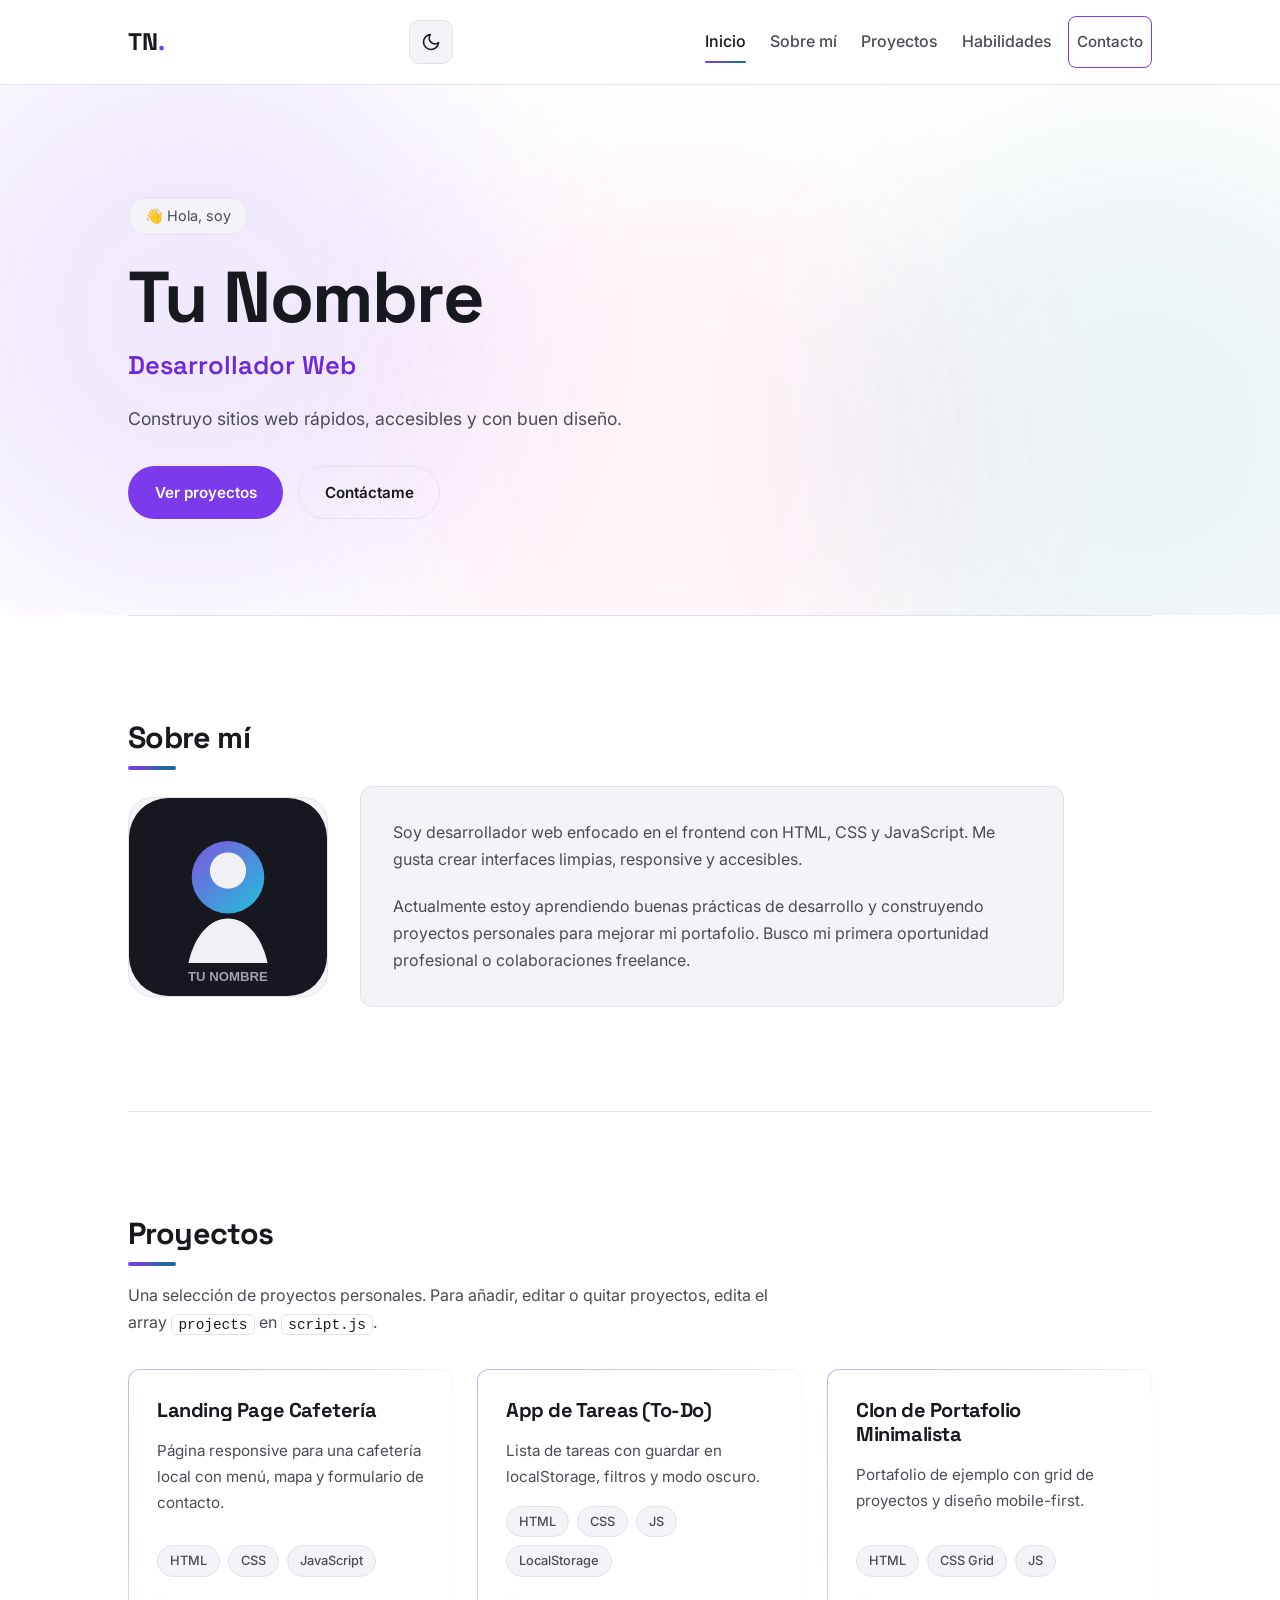
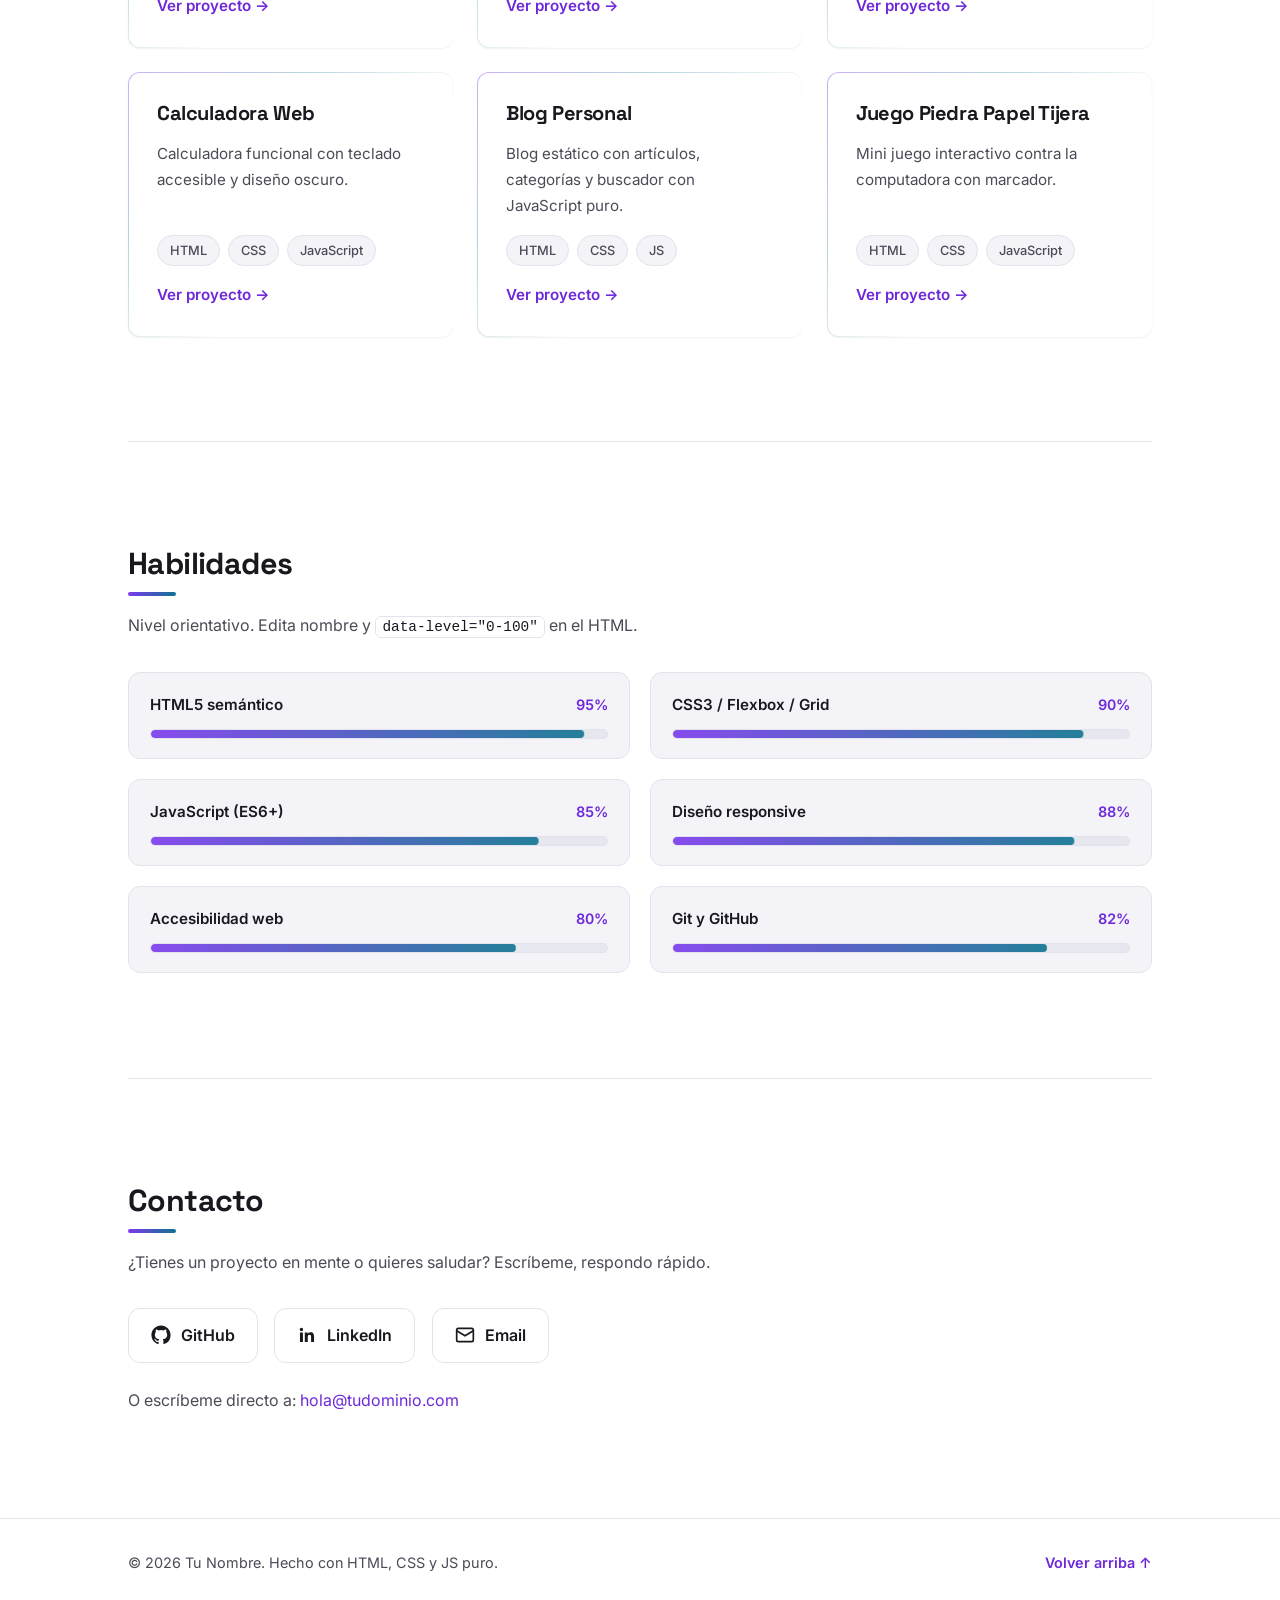
==== index.html @ bc7ae4a7 "Portafolio" ====
<!DOCTYPE html>
<html lang="es" data-theme="dark">
<head>
  <meta charset="UTF-8" />
  <meta name="viewport" content="width=device-width, initial-scale=1.0" />

  <!-- SEO básico -->
  <title>Tu Nombre — Desarrollador Web Frontend | Portafolio</title>
  <meta name="description" content="Portafolio de Tu Nombre, desarrollador web frontend: proyectos con HTML, CSS y JavaScript, habilidades y contacto. Sitios rápidos, responsive y accesibles." />
  <meta name="author" content="Tu Nombre" />
  <meta name="robots" content="index, follow" />
  <link rel="canonical" href="./" />
  <meta name="color-scheme" content="dark light" />
  <meta name="theme-color" media="(prefers-color-scheme: dark)" content="#0f0f14" />
  <meta name="theme-color" media="(prefers-color-scheme: light)" content="#ffffff" />

  <!-- Open Graph -->
  <meta property="og:type" content="website" />
  <meta property="og:locale" content="es_ES" />
  <meta property="og:title" content="Tu Nombre — Desarrollador Web Frontend | Portafolio" />
  <meta property="og:description" content="Proyectos, habilidades y contacto de Tu Nombre. HTML, CSS y JavaScript: sitios rápidos, responsive y accesibles." />
  <!-- NOTA: para previsualizaciones ricas (WhatsApp, X, etc.) sustituye "./" y
       "avatar.svg" por la URL absoluta final de GitHub Pages tras publicar. -->
  <meta property="og:url" content="./" />
  <meta property="og:image" content="avatar.svg" />
  <meta property="og:image:alt" content="Avatar ilustrado con las iniciales TN" />

  <!-- Twitter Card -->
  <meta name="twitter:card" content="summary" />
  <meta name="twitter:title" content="Tu Nombre — Desarrollador Web Frontend | Portafolio" />
  <meta name="twitter:description" content="Proyectos con HTML, CSS y JS puro. Rápidos, responsive y accesibles." />
  <meta name="twitter:image" content="avatar.svg" />
  <meta name="twitter:image:alt" content="Avatar ilustrado con las iniciales TN" />

  <!-- Favicon -->
  <link rel="icon" type="image/svg+xml" href="favicon.svg" />
  <link rel="apple-touch-icon" href="favicon.svg" />

  <!-- Evita parpadeo del tema: aplica la preferencia guardada antes de pintar -->
  <script>
    (function () {
      try {
        var saved = localStorage.getItem("theme");
        var theme = saved === "light" || saved === "dark"
          ? saved
          : (window.matchMedia("(prefers-color-scheme: light)").matches ? "light" : "dark");
        document.documentElement.setAttribute("data-theme", theme);
      } catch (e) { /* localStorage no disponible: se queda "dark" por defecto */ }
    })();
  </script>

  <!-- Tipografías: Space Grotesk para títulos, Inter para texto -->
  <link rel="preconnect" href="https://fonts.googleapis.com" />
  <link rel="preconnect" href="https://fonts.gstatic.com" crossorigin />
  <link
    href="https://fonts.googleapis.com/css2?family=Inter:wght@400;500;600&family=Space+Grotesk:wght@500;600;700&display=swap"
    rel="stylesheet"
  />

  <link rel="stylesheet" href="styles.css" />
  <script src="script.js" defer></script>
</head>
<body>
  <a class="skip-link" href="#contenido">Saltar al contenido</a>

  <!-- Barra de progreso de scroll + resplandor del cursor -->
  <div id="scroll-progress" aria-hidden="true"></div>
  <div id="cursor-glow" aria-hidden="true"></div>

  <header class="site-header" id="site-header">
    <nav class="nav container" aria-label="Navegación principal">
      <!-- EDITA AQUÍ: tu nombre / logo -->
      <a href="#inicio" class="logo" aria-label="Inicio - Tu Nombre">TN<span>.</span></a>

      <div class="nav-actions">
        <button
          id="theme-toggle"
          class="theme-toggle"
          type="button"
          aria-label="Cambiar a tema claro"
          aria-pressed="false"
          title="Cambiar tema"
        >
          <svg class="icon-sun" width="20" height="20" viewBox="0 0 24 24" fill="none" stroke="currentColor" stroke-width="2" stroke-linecap="round" aria-hidden="true"><circle cx="12" cy="12" r="4"/><path d="M12 2v2m0 16v2M4.9 4.9l1.4 1.4m11.4 11.4 1.4 1.4M2 12h2m16 0h2M4.9 19.1l1.4-1.4M17.7 6.3l1.4-1.4"/></svg>
          <svg class="icon-moon" width="20" height="20" viewBox="0 0 24 24" fill="none" stroke="currentColor" stroke-width="2" stroke-linecap="round" stroke-linejoin="round" aria-hidden="true"><path d="M21 12.8A9 9 0 1 1 11.2 3a7 7 0 0 0 9.8 9.8z"/></svg>
        </button>

        <button
          class="nav-toggle"
          aria-expanded="false"
          aria-controls="nav-menu"
          aria-label="Abrir menú"
        >
          <span aria-hidden="true"></span>
          <span aria-hidden="true"></span>
          <span aria-hidden="true"></span>
        </button>
      </div>

      <ul id="nav-menu" class="nav-menu">
        <li><a href="#inicio" class="nav-link" data-section="inicio">Inicio</a></li>
        <li><a href="#sobre-mi" class="nav-link" data-section="sobre-mi">Sobre mí</a></li>
        <li><a href="#proyectos" class="nav-link" data-section="proyectos">Proyectos</a></li>
        <li><a href="#habilidades" class="nav-link" data-section="habilidades">Habilidades</a></li>
        <li><a href="#contacto" class="btn btn-small magnetic nav-link" data-section="contacto">Contacto</a></li>
      </ul>
    </nav>
  </header>

  <main id="contenido">
    <!-- ============ HERO ============ -->
    <section id="inicio" class="hero" aria-labelledby="hero-title">
      <!-- Fondo aurora animado (solo CSS, transform + opacity) -->
      <div class="aurora" aria-hidden="true">
        <div class="aurora-blob b1"></div>
        <div class="aurora-blob b2"></div>
        <div class="aurora-blob b3"></div>
      </div>
      <div class="container hero-inner">
        <p class="hero-badge reveal-hero" style="--hd: 0s">👋 Hola, soy</p>
        <!-- EDITA AQUÍ: tu nombre y profesión. El JS lo divide palabra por palabra -->
        <h1 id="hero-title" class="hero-title" data-words>Tu Nombre</h1>
        <p class="hero-subtitle reveal-hero" style="--hd: 0.5s">Desarrollador Web</p>
        <p class="hero-tagline reveal-hero" style="--hd: 0.65s">
          Construyo sitios web rápidos, accesibles y con buen diseño.
        </p>
        <div class="hero-actions reveal-hero" style="--hd: 0.8s">
          <a href="#proyectos" class="btn btn-primary magnetic">Ver proyectos</a>
          <a href="#contacto" class="btn btn-secondary magnetic">Contáctame</a>
        </div>
      </div>
    </section>

    <!-- ============ SOBRE MÍ ============ -->
    <section id="sobre-mi" class="section container reveal-group" aria-labelledby="sobre-mi-title">
      <h2 id="sobre-mi-title" class="section-title reveal">Sobre mí</h2>
      <!-- EDITA AQUÍ: 2 o 3 frases sobre ti y cambia avatar.svg por tu foto -->
      <div class="about-grid">
        <figure class="about-photo reveal">
          <img
            src="avatar.svg"
            alt="Ilustración de perfil de Tu Nombre con iniciales TN"
            width="240"
            height="240"
            loading="lazy"
            decoding="async"
          />
        </figure>
        <div class="about-content reveal">
          <p>
            Soy desarrollador web enfocado en el frontend con HTML, CSS y JavaScript.
            Me gusta crear interfaces limpias, responsive y accesibles.
          </p>
          <p>
            Actualmente estoy aprendiendo buenas prácticas de desarrollo y construyendo
            proyectos personales para mejorar mi portafolio. Busco mi primera
            oportunidad profesional o colaboraciones freelance.
          </p>
        </div>
      </div>
    </section>

    <!-- ============ PROYECTOS ============ -->
    <section id="proyectos" class="section container reveal-group" aria-labelledby="proyectos-title">
      <h2 id="proyectos-title" class="section-title reveal">Proyectos</h2>
      <p class="section-desc reveal">
        Una selección de proyectos personales. Para añadir, editar o quitar proyectos,
        edita el array <code>projects</code> en <code>script.js</code>.
      </p>
      <!-- Las tarjetas se generan automáticamente desde script.js -->
      <div id="projects-grid" class="projects-grid" role="list"></div>
      <noscript>
        <p>Activa JavaScript para ver los proyectos.</p>
      </noscript>
    </section>

    <!-- ============ HABILIDADES ============ -->
    <section id="habilidades" class="section container reveal-group" aria-labelledby="habilidades-title">
      <h2 id="habilidades-title" class="section-title reveal">Habilidades</h2>
      <p class="section-desc reveal">Nivel orientativo. Edita nombre y <code>data-level="0-100"</code> en el HTML.</p>
      <!-- EDITA AQUÍ: tus habilidades y nivel (data-level) -->
      <div class="skills-grid" id="skills-grid">
        <div class="skill reveal">
          <div class="skill-head"><span>HTML5 semántico</span><span class="skill-pct" data-pct="95">95%</span></div>
          <div class="skill-track" role="progressbar" aria-valuenow="95" aria-valuemin="0" aria-valuemax="100" aria-label="Nivel de HTML5 semántico"><div class="skill-fill" data-level="95"></div></div>
        </div>
        <div class="skill reveal">
          <div class="skill-head"><span>CSS3 / Flexbox / Grid</span><span class="skill-pct" data-pct="90">90%</span></div>
          <div class="skill-track" role="progressbar" aria-valuenow="90" aria-valuemin="0" aria-valuemax="100" aria-label="Nivel de CSS3"><div class="skill-fill" data-level="90"></div></div>
        </div>
        <div class="skill reveal">
          <div class="skill-head"><span>JavaScript (ES6+)</span><span class="skill-pct" data-pct="85">85%</span></div>
          <div class="skill-track" role="progressbar" aria-valuenow="85" aria-valuemin="0" aria-valuemax="100" aria-label="Nivel de JavaScript"><div class="skill-fill" data-level="85"></div></div>
        </div>
        <div class="skill reveal">
          <div class="skill-head"><span>Diseño responsive</span><span class="skill-pct" data-pct="88">88%</span></div>
          <div class="skill-track" role="progressbar" aria-valuenow="88" aria-valuemin="0" aria-valuemax="100" aria-label="Nivel de diseño responsive"><div class="skill-fill" data-level="88"></div></div>
        </div>
        <div class="skill reveal">
          <div class="skill-head"><span>Accesibilidad web</span><span class="skill-pct" data-pct="80">80%</span></div>
          <div class="skill-track" role="progressbar" aria-valuenow="80" aria-valuemin="0" aria-valuemax="100" aria-label="Nivel de accesibilidad"><div class="skill-fill" data-level="80"></div></div>
        </div>
        <div class="skill reveal">
          <div class="skill-head"><span>Git y GitHub</span><span class="skill-pct" data-pct="82">82%</span></div>
          <div class="skill-track" role="progressbar" aria-valuenow="82" aria-valuemin="0" aria-valuemax="100" aria-label="Nivel de Git y GitHub"><div class="skill-fill" data-level="82"></div></div>
        </div>
      </div>
    </section>

    <!-- ============ CONTACTO ============ -->
    <section id="contacto" class="section container reveal-group" aria-labelledby="contacto-title">
      <h2 id="contacto-title" class="section-title reveal">Contacto</h2>
      <p class="section-desc reveal">
        ¿Tienes un proyecto en mente o quieres saludar? Escríbeme, respondo rápido.
      </p>
      <!-- EDITA AQUÍ: tus enlaces reales -->
      <ul class="social-list reveal">
        <li>
          <a href="https://github.com/tu-usuario" target="_blank" rel="noopener noreferrer" aria-label="GitHub de Tu Nombre (se abre en pestaña nueva)" class="magnetic">
            <svg width="20" height="20" viewBox="0 0 24 24" fill="currentColor" aria-hidden="true" focusable="false"><path d="M12 .5C5.65.5.5 5.65.5 12c0 5.08 3.29 9.39 7.86 10.91.58.11.79-.25.79-.55 0-.27-.01-1.17-.02-2.12-3.2.7-3.88-1.36-3.88-1.36-.52-1.33-1.28-1.68-1.28-1.68-1.04-.71.08-.7.08-.7 1.15.08 1.76 1.19 1.76 1.19 1.03 1.76 2.7 1.25 3.36.96.1-.75.4-1.25.72-1.54-2.55-.29-5.23-1.28-5.23-5.68 0-1.26.45-2.28 1.19-3.09-.12-.29-.52-1.46.11-3.05 0 0 .97-.31 3.18 1.18a11.1 11.1 0 0 1 5.8 0c2.2-1.49 3.17-1.18 3.17-1.18.63 1.59.23 2.76.11 3.05.74.81 1.19 1.83 1.19 3.09 0 4.41-2.69 5.38-5.25 5.67.41.35.77 1.05.77 2.12 0 1.53-.01 2.76-.01 3.14 0 .3.2.67.8.55A11.51 11.51 0 0 0 23.5 12C23.5 5.65 18.35.5 12 .5z"/></svg>
            GitHub
          </a>
        </li>
        <li>
          <a href="https://linkedin.com/in/tu-usuario" target="_blank" rel="noopener noreferrer" aria-label="LinkedIn de Tu Nombre (se abre en pestaña nueva)" class="magnetic">
            <svg width="20" height="20" viewBox="0 0 24 24" fill="currentColor" aria-hidden="true" focusable="false"><path d="M20.45 20.45h-3.55v-5.57c0-1.33-.03-3.04-1.85-3.04-1.86 0-2.14 1.45-2.14 2.94v5.67H9.35V9h3.41v1.56h.05c.47-.9 1.63-1.85 3.36-1.85 3.6 0 4.27 2.37 4.27 5.46v6.28zM5.34 7.43a2.06 2.06 0 1 1 0-4.12 2.06 2.06 0 0 1 0 4.12zM7.12 20.45H3.56V9h3.56v11.45z"/></svg>
            LinkedIn
          </a>
        </li>
        <li>
          <a href="mailto:hola@tudominio.com" aria-label="Enviar email a Tu Nombre" class="magnetic">
            <svg width="20" height="20" viewBox="0 0 24 24" fill="none" stroke="currentColor" stroke-width="2" aria-hidden="true" focusable="false"><rect x="2" y="4" width="20" height="16" rx="2"/><path d="m22 7-10 6L2 7"/></svg>
            Email
          </a>
        </li>
      </ul>
      <p class="contact-email reveal">
        O escríbeme directo a: <a href="mailto:hola@tudominio.com">hola@tudominio.com</a>
      </p>
    </section>
  </main>

  <footer class="site-footer">
    <div class="container footer-inner">
      <p>© <span id="year">2026</span> Tu Nombre. Hecho con HTML, CSS y JS puro.</p>
      <a href="#inicio" class="back-top">Volver arriba ↑</a>
    </div>
  </footer>
</body>
</html>
---- styles.css ----
/* ============ VARIABLES CSS ============ */
:root {
  --bg: #0f0f14;
  --bg-secondary: #17171f;
  --card-bg: #1c1c26;
  --text: #f1f1f5;
  --text-muted: #c4c4cc; /* aclarado para contraste AA sobre fondo oscuro */
  --accent: #8b5cf6; /* violeta - cambia aquí tu color de acento, ej: #22d3ee para cian */
  --accent-hover: #7c3aed;
  --accent-2: #22d3ee;
  --accent-text: #b7a5ff; /* versión clara del acento, solo para texto sobre fondo oscuro */
  --link: #b7a5ff;
  --link-hover: #d0c2ff;
  --border: #2a2a36;
  --header-bg: rgba(15, 15, 20, 0.72);
  --header-bg-scrolled: rgba(15, 15, 20, 0.88);
  --menu-bg: rgba(23, 23, 31, 0.96);
  --track-bg: #262633;
  --focus: #22d3ee;
  --radius: 12px;
  --font-heading: 'Space Grotesk', system-ui, sans-serif;
  --font-body: 'Inter', system-ui, sans-serif;
  --max-width: 1024px;
  --spacing-section: 5rem;
  --ease-out: cubic-bezier(0.22, 1, 0.36, 1);
}

/* Tema claro: paleta con contraste AA verificado */
[data-theme="light"] {
  --bg: #ffffff;
  --bg-secondary: #f3f3f8;
  --card-bg: #ffffff;
  --text: #18181f;
  --text-muted: #4b4b58;
  --accent: #7c3aed;
  --accent-hover: #6d28d9;
  --accent-2: #0e7490;
  --accent-text: #6d28d9;
  --link: #6d28d9;
  --link-hover: #5b21b6;
  --border: #e2e2ec;
  --header-bg: rgba(255, 255, 255, 0.8);
  --header-bg-scrolled: rgba(255, 255, 255, 0.94);
  --menu-bg: rgba(255, 255, 255, 0.97);
  --track-bg: #e7e7ef;
  --focus: #6d28d9;
}

/* ============ RESET / BASE (mobile-first) ============ */
*,
*::before,
*::after {
  box-sizing: border-box;
  margin: 0;
  padding: 0;
}

html {
  scroll-behavior: smooth;
  scroll-padding-top: 84px;
}

body {
  background-color: var(--bg);
  color: var(--text);
  font-family: var(--font-body);
  line-height: 1.7;
  font-size: 1rem;
  -webkit-font-smoothing: antialiased;
  overflow-x: hidden;
}

img {
  max-width: 100%;
  display: block;
}

a {
  color: var(--link);
  text-decoration: none;
}

a:hover {
  color: var(--link-hover);
}

a:focus-visible,
button:focus-visible {
  outline: 3px solid var(--focus);
  outline-offset: 3px;
  border-radius: 6px;
}

/* Foco siempre visible en controles interactivos clave */
.btn:focus-visible,
.nav-link:focus-visible,
.project-link:focus-visible,
.social-list a:focus-visible,
.theme-toggle:focus-visible,
.nav-toggle:focus-visible,
.back-top:focus-visible,
.logo:focus-visible {
  outline: 3px solid var(--focus);
  outline-offset: 3px;
}

h1, h2, h3 {
  font-family: var(--font-heading);
  line-height: 1.2;
  letter-spacing: -0.02em;
}

.container {
  width: min(100% - 2.5rem, var(--max-width));
  margin-inline: auto;
}

.skip-link {
  position: absolute;
  left: -9999px;
  top: 0;
  background: var(--accent);
  color: #fff;
  padding: 0.75rem 1rem;
  z-index: 100;
  border-radius: 0 0 8px 0;
}

.skip-link:focus {
  left: 0;
}

/* ============ SCROLL PROGRESS + CURSOR GLOW ============ */
#scroll-progress {
  position: fixed;
  top: 0;
  left: 0;
  right: 0;
  height: 3px;
  z-index: 80;
  background: linear-gradient(90deg, var(--accent), var(--accent-2));
  transform: scaleX(0);
  transform-origin: left center;
  opacity: 0.95;
  pointer-events: none;
}

#cursor-glow {
  display: none;
  position: fixed;
  top: 0;
  left: 0;
  width: 520px;
  height: 520px;
  margin-left: -260px;
  margin-top: -260px;
  border-radius: 50%;
  pointer-events: none;
  z-index: 1;
  background: radial-gradient(circle, rgba(139, 92, 246, 0.14) 0%, rgba(34, 211, 238, 0.07) 35%, transparent 65%);
  opacity: 0;
  will-change: transform, opacity;
}

/* Solo ratón fino: muestra el glow */
@media (hover: hover) and (pointer: fine) {
  #cursor-glow {
    display: block;
  }
}

/* ============ HEADER / NAV (vidrio) ============ */
.site-header {
  position: sticky;
  top: 0;
  z-index: 50;
  background: var(--header-bg);
  -webkit-backdrop-filter: blur(16px) saturate(1.4);
  backdrop-filter: blur(16px) saturate(1.4);
  border-bottom: 1px solid var(--border);
}

.site-header.scrolled {
  background: var(--header-bg-scrolled);
}

.nav {
  display: flex;
  align-items: center;
  justify-content: space-between;
  padding: 1rem 0;
}

.logo {
  font-family: var(--font-heading);
  font-size: 1.5rem;
  font-weight: 700;
  color: var(--text);
}

.logo span {
  color: var(--accent);
}

.nav-actions {
  display: flex;
  align-items: center;
  gap: 0.6rem;
}

/* Botón de tema: objetivo táctil mínimo 44px */
.theme-toggle {
  display: inline-flex;
  align-items: center;
  justify-content: center;
  width: 44px;
  height: 44px;
  border-radius: 10px;
  border: 1px solid var(--border);
  background: var(--bg-secondary);
  color: var(--text);
  cursor: pointer;
}

.theme-toggle:hover {
  border-color: var(--accent);
  color: var(--accent-text);
}

.theme-toggle .icon-moon {
  display: none;
}

[data-theme="light"] .theme-toggle .icon-moon {
  display: block;
}

[data-theme="light"] .theme-toggle .icon-sun {
  display: none;
}

.nav-toggle {
  display: flex;
  flex-direction: column;
  justify-content: center;
  align-items: center;
  gap: 5px;
  background: none;
  border: 1px solid var(--border);
  border-radius: 10px;
  width: 44px;
  height: 44px;
  padding: 0.6rem;
  cursor: pointer;
  color: var(--text);
}

.nav-toggle span {
  display: block;
  width: 22px;
  height: 2px;
  background: var(--text);
}

.nav-menu {
  display: none;
  position: absolute;
  top: 100%;
  left: 0;
  right: 0;
  background: var(--menu-bg);
  -webkit-backdrop-filter: blur(16px);
  backdrop-filter: blur(16px);
  border-bottom: 1px solid var(--border);
  list-style: none;
  padding: 1rem 1.25rem 1.5rem;
  flex-direction: column;
  gap: 0.25rem;
}

.nav-menu.open {
  display: flex;
}

.nav-menu a {
  display: block;
  color: var(--text-muted);
  padding: 0.75rem 0.5rem;
  border-radius: 8px;
  font-weight: 500;
}

.nav-menu a:hover {
  color: var(--text);
  background: var(--card-bg);
}

.nav-link.active {
  color: var(--text);
  position: relative;
}

.nav-link.active::after {
  content: "";
  position: absolute;
  left: 0.5rem;
  right: 0.5rem;
  bottom: 0.3rem;
  height: 2px;
  border-radius: 999px;
  background: linear-gradient(90deg, var(--accent), var(--accent-2));
}

/* ============ BOTONES (magnéticos) ============ */
.btn {
  display: inline-block;
  padding: 0.8rem 1.6rem;
  border-radius: 999px;
  font-weight: 600;
  font-size: 0.95rem;
  border: 1px solid transparent;
  will-change: transform;
}

.btn-primary {
  background: var(--accent);
  color: #fff;
}

.btn-primary:hover {
  color: #fff;
}

.btn-secondary {
  border-color: var(--border);
  color: var(--text);
  background: transparent;
}

.btn-secondary:hover {
  border-color: var(--accent);
  color: var(--accent);
}

.btn-small {
  border: 1px solid var(--accent);
  color: var(--accent);
  padding: 0.5rem 1.2rem;
}

/* ============ SECCIONES + REVEAL ON SCROLL ============ */
.section {
  padding: var(--spacing-section) 0;
  border-top: 1px solid var(--border);
}

.section-title {
  font-size: 1.9rem;
  margin-bottom: 1rem;
}

.section-title::after {
  content: "";
  display: block;
  width: 48px;
  height: 4px;
  background: linear-gradient(90deg, var(--accent), var(--accent-2));
  border-radius: 999px;
  margin-top: 0.6rem;
}

.section-desc {
  color: var(--text-muted);
  margin-bottom: 2rem;
  max-width: 42rem;
}

.section-desc code {
  background: var(--card-bg);
  border: 1px solid var(--border);
  padding: 0.1rem 0.4rem;
  border-radius: 6px;
  font-size: 0.9em;
  color: var(--text);
}

/* Reveal genérico: solo transform + opacity (60fps) */
.reveal {
  opacity: 0;
  transform: translateY(28px);
  transition: transform 0.7s var(--ease-out), opacity 0.7s var(--ease-out);
  transition-delay: var(--d, 0s);
  will-change: transform, opacity;
}

.reveal.visible {
  opacity: 1;
  transform: translateY(0);
}

/* ============ HERO + AURORA ============ */
.hero {
  position: relative;
  overflow: hidden;
  padding: 5rem 0 4rem;
  border-top: none;
}

.aurora {
  position: absolute;
  inset: 0;
  overflow: hidden;
  pointer-events: none;
  z-index: 0;
}

.aurora-blob {
  position: absolute;
  width: 46vw;
  height: 46vw;
  min-width: 300px;
  min-height: 300px;
  border-radius: 50%;
  filter: blur(90px);
  opacity: 0.5;
  will-change: transform, opacity;
}

.aurora-blob.b1 {
  background: rgba(139, 92, 246, 0.55);
  top: -12%;
  left: -8%;
  animation: drift1 16s ease-in-out infinite alternate;
}

.aurora-blob.b2 {
  background: rgba(34, 211, 238, 0.35);
  top: 10%;
  right: -12%;
  animation: drift2 20s ease-in-out infinite alternate;
}

.aurora-blob.b3 {
  background: rgba(236, 72, 153, 0.28);
  bottom: -25%;
  left: 30%;
  animation: drift3 24s ease-in-out infinite alternate;
}

@keyframes drift1 {
  from { transform: translate3d(0, 0, 0) scale(1); }
  to { transform: translate3d(6vw, 5vh, 0) scale(1.15); }
}

@keyframes drift2 {
  from { transform: translate3d(0, 0, 0) scale(1.1); }
  to { transform: translate3d(-6vw, 7vh, 0) scale(0.95); }
}

@keyframes drift3 {
  from { transform: translate3d(0, 0, 0) scale(0.95); opacity: 0.35; }
  to { transform: translate3d(-4vw, -6vh, 0) scale(1.12); opacity: 0.55; }
}

.hero-inner {
  position: relative;
  z-index: 2;
}

.hero-badge {
  display: inline-block;
  background: var(--bg-secondary);
  border: 1px solid var(--border);
  color: var(--text-muted);
  font-size: 0.9rem;
  padding: 0.35rem 1rem;
  border-radius: 999px;
  margin-bottom: 1.2rem;
}

.hero-title {
  font-size: clamp(2.5rem, 8vw, 4.5rem);
  margin-bottom: 0.25rem;
}

/* Revelado palabra por palabra: solo transform + opacity */
.hero-title .word-wrap {
  display: inline-block;
  overflow: hidden;
  vertical-align: bottom;
  padding-bottom: 0.12em;
  margin-bottom: -0.12em;
}

.hero-title .word {
  display: inline-block;
  opacity: 0;
  transform: translateY(110%);
  will-change: transform, opacity;
}

body.loaded .hero-title .word {
  opacity: 1;
  transform: translateY(0);
  transition: transform 0.75s var(--ease-out), opacity 0.6s var(--ease-out);
  transition-delay: calc(var(--wi, 0) * 0.12s + 0.1s);
}

/* Resto del hero entra con retraso escalonado */
.reveal-hero {
  opacity: 0;
  transform: translateY(18px);
  will-change: transform, opacity;
}

body.loaded .reveal-hero {
  opacity: 1;
  transform: translateY(0);
  transition: transform 0.65s var(--ease-out), opacity 0.65s var(--ease-out);
  transition-delay: var(--hd, 0s);
}

.hero-subtitle {
  font-family: var(--font-heading);
  font-size: clamp(1.2rem, 4vw, 1.6rem);
  color: var(--accent-text);
  font-weight: 600;
  margin-bottom: 1rem;
}

.hero-tagline {
  color: var(--text-muted);
  font-size: 1.1rem;
  max-width: 32rem;
  margin-bottom: 2rem;
}

.hero-actions {
  display: flex;
  flex-wrap: wrap;
  gap: 0.9rem;
}

/* ============ SOBRE MÍ ============ */
.about-grid {
  display: grid;
  gap: 1.5rem;
  align-items: start;
}

.about-photo {
  margin: 0;
  justify-self: start;
}

.about-photo img {
  width: 160px;
  height: 160px;
  border-radius: 24px;
  border: 1px solid var(--border);
  background: var(--bg-secondary);
  object-fit: cover;
}

.about-content {
  display: grid;
  gap: 1.2rem;
  max-width: 44rem;
  color: var(--text-muted);
  background: var(--bg-secondary);
  border: 1px solid var(--border);
  border-radius: var(--radius);
  padding: 2rem;
}

/* ============ PROYECTOS (tilt 3D + spotlight + borde gradiente) ============ */
.projects-grid {
  display: grid;
  gap: 1.5rem;
  perspective: 1000px;
}

.project-card {
  position: relative;
  isolation: isolate;
  background: linear-gradient(var(--card-bg), var(--card-bg)) padding-box,
    linear-gradient(135deg, rgba(139, 92, 246, 0.55), rgba(34, 211, 238, 0.4), transparent 60%) border-box;
  border: 1px solid transparent;
  border-radius: var(--radius);
  padding: 1.75rem;
  display: flex;
  flex-direction: column;
  gap: 1rem;
  will-change: transform;
  transform-style: preserve-3d;
  /* Transición corta solo para entrada/salida; el tilt usa rAF */
  transition: border-color 0.25s ease;
}

/* Spotlight que sigue el cursor: solo opacity (el movimiento va en vars, sin repintar layout) */
.project-card::before {
  content: "";
  position: absolute;
  inset: 0;
  border-radius: inherit;
  z-index: -1;
  background: radial-gradient(
    320px circle at var(--mx, 50%) var(--my, 50%),
    rgba(139, 92, 246, 0.22),
    rgba(34, 211, 238, 0.1) 40%,
    transparent 65%
  );
  opacity: 0;
  transition: opacity 0.3s ease;
  pointer-events: none;
}

.project-card:hover::before {
  opacity: 1;
}

.project-card h3 {
  font-size: 1.25rem;
  transform: translateZ(24px);
}

.project-card p {
  color: var(--text-muted);
  font-size: 0.95rem;
  flex-grow: 1;
}

.tech-list {
  display: flex;
  flex-wrap: wrap;
  gap: 0.5rem;
  list-style: none;
}

.tech-list li {
  font-size: 0.8rem;
  font-weight: 500;
  background: var(--bg-secondary);
  border: 1px solid var(--border);
  color: var(--text-muted);
  padding: 0.25rem 0.75rem;
  border-radius: 999px;
}

.project-link {
  font-weight: 600;
  font-size: 0.95rem;
  align-self: flex-start;
}

/* Las tarjetas también usan reveal (stagger desde JS con --d) */
.project-card.reveal {
  opacity: 0;
  transform: translateY(28px);
}

.project-card.reveal.visible {
  opacity: 1;
  transform: translateY(0);
}

/* Cuando hay tilt activo, JS añade .tilting y controla el transform inline */

/* ============ HABILIDADES (barras animadas) ============ */
.skills-grid {
  display: grid;
  gap: 1.25rem;
}

.skill {
  background: var(--bg-secondary);
  border: 1px solid var(--border);
  border-radius: var(--radius);
  padding: 1.2rem 1.3rem;
}

.skill-head {
  display: flex;
  justify-content: space-between;
  align-items: baseline;
  gap: 1rem;
  font-weight: 600;
  font-size: 0.95rem;
  margin-bottom: 0.7rem;
}

.skill-pct {
  color: var(--accent);
  font-variant-numeric: tabular-nums;
  font-size: 0.9rem;
}

.skill-track {
  height: 10px;
  border-radius: 999px;
  background: var(--track-bg);
  border: 1px solid var(--border);
  overflow: hidden;
}

.skill-fill {
  height: 100%;
  width: 100%;
  border-radius: inherit;
  background: linear-gradient(90deg, var(--accent), var(--accent-2));
  transform: scaleX(0);
  transform-origin: left center;
  opacity: 0.9;
  will-change: transform;
}

.skill.visible .skill-fill {
  transform: scaleX(var(--level, 0.8));
  transition: transform 1.2s var(--ease-out);
  transition-delay: var(--d, 0s);
}

/* ============ CONTACTO ============ */
.social-list {
  list-style: none;
  display: flex;
  flex-wrap: wrap;
  gap: 1rem;
  margin-bottom: 1.5rem;
}

.social-list a {
  display: inline-flex;
  align-items: center;
  gap: 0.6rem;
  background: var(--card-bg);
  border: 1px solid var(--border);
  color: var(--text);
  font-weight: 600;
  padding: 0.8rem 1.4rem;
  border-radius: var(--radius);
  will-change: transform;
}

.contact-email {
  color: var(--text-muted);
}

/* ============ FOOTER ============ */
.site-footer {
  border-top: 1px solid var(--border);
  padding: 2rem 0;
  color: var(--text-muted);
  font-size: 0.9rem;
}

.footer-inner {
  display: flex;
  flex-direction: column;
  gap: 0.75rem;
}

.back-top {
  font-weight: 600;
}

/* ============ RESPONSIVE: tablet y desktop ============ */
/* Móviles pequeños: evita desbordes y botones a ancho completo */
@media (max-width: 380px) {
  .hero-actions .btn {
    flex: 1 1 100%;
    text-align: center;
  }

  .about-content {
    padding: 1.4rem;
  }

  .project-card {
    padding: 1.3rem;
  }
}

@media (min-width: 768px) {
  .nav-toggle {
    display: none;
  }

  .nav-menu {
    display: flex;
    position: static;
    background: none;
    -webkit-backdrop-filter: none;
    backdrop-filter: none;
    border: none;
    padding: 0;
    flex-direction: row;
    align-items: center;
    gap: 0.5rem;
  }

  .hero {
    padding: 7rem 0 6rem;
  }

  .about-grid {
    grid-template-columns: 200px 1fr;
    gap: 2rem;
    align-items: center;
  }

  .about-photo img {
    width: 200px;
    height: 200px;
  }

  .projects-grid {
    grid-template-columns: repeat(2, 1fr);
  }

  .skills-grid {
    grid-template-columns: repeat(2, 1fr);
  }

  .footer-inner {
    flex-direction: row;
    justify-content: space-between;
    align-items: center;
  }
}

@media (min-width: 1024px) {
  :root {
    --spacing-section: 6.5rem;
  }

  .projects-grid {
    grid-template-columns: repeat(3, 1fr);
  }
}

/* ============ AJUSTES TEMA CLARO (aurora, glow, tarjetas) ============ */
[data-theme="light"] .aurora-blob {
  opacity: 0.35;
}

[data-theme="light"] .aurora-blob.b1 {
  background: rgba(124, 58, 237, 0.3);
}

[data-theme="light"] .aurora-blob.b2 {
  background: rgba(14, 116, 144, 0.22);
}

[data-theme="light"] .aurora-blob.b3 {
  background: rgba(236, 72, 153, 0.16);
}

[data-theme="light"] #cursor-glow {
  background: radial-gradient(circle, rgba(124, 58, 237, 0.1) 0%, rgba(14, 116, 144, 0.06) 35%, transparent 65%);
}

[data-theme="light"] .project-card {
  background: linear-gradient(var(--card-bg), var(--card-bg)) padding-box,
    linear-gradient(135deg, rgba(124, 58, 237, 0.4), rgba(14, 116, 144, 0.3), transparent 60%) border-box;
  box-shadow: 0 1px 2px rgba(24, 24, 31, 0.06);
}

[data-theme="light"] .skill-pct {
  color: var(--accent-text);
}

/* ============ TÁCTIL: desactiva efectos de cursor ============ */
@media (hover: none), (pointer: coarse) {
  #cursor-glow {
    display: none !important;
  }

  .project-card {
    transform: none !important;
  }

  .project-card::before {
    display: none;
  }

  .magnetic {
    transform: none !important;
  }
}

/* ============ MOVIMIENTO REDUCIDO ============ */
@media (prefers-reduced-motion: reduce) {
  html {
    scroll-behavior: auto;
  }

  *,
  *::before,
  *::after {
    animation-duration: 0.01ms !important;
    animation-iteration-count: 1 !important;
    transition-duration: 0.01ms !important;
  }

  .aurora {
    display: none;
  }

  #cursor-glow {
    display: none !important;
  }

  .reveal,
  .project-card.reveal,
  .reveal-hero,
  .hero-title .word {
    opacity: 1 !important;
    transform: none !important;
  }

  .skill-fill {
    transform: scaleX(var(--level, 0.8)) !important;
  }
}
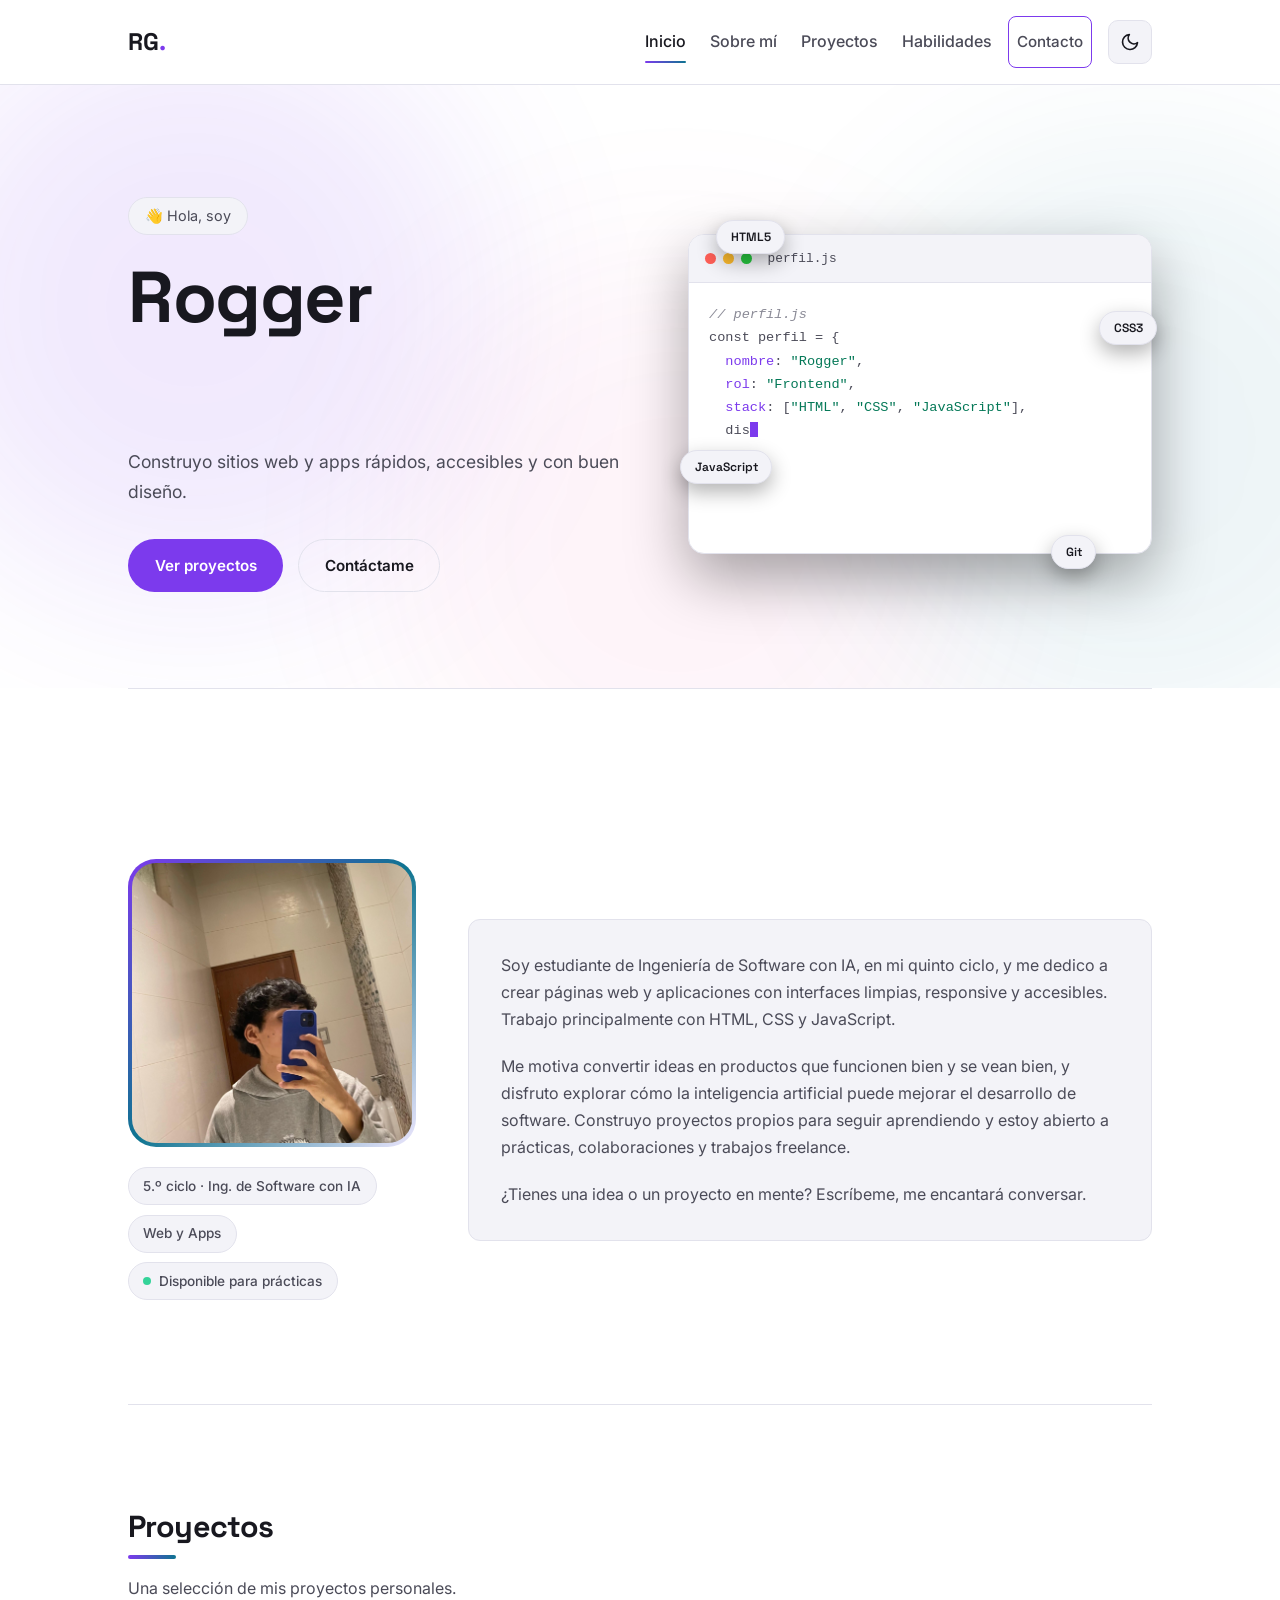
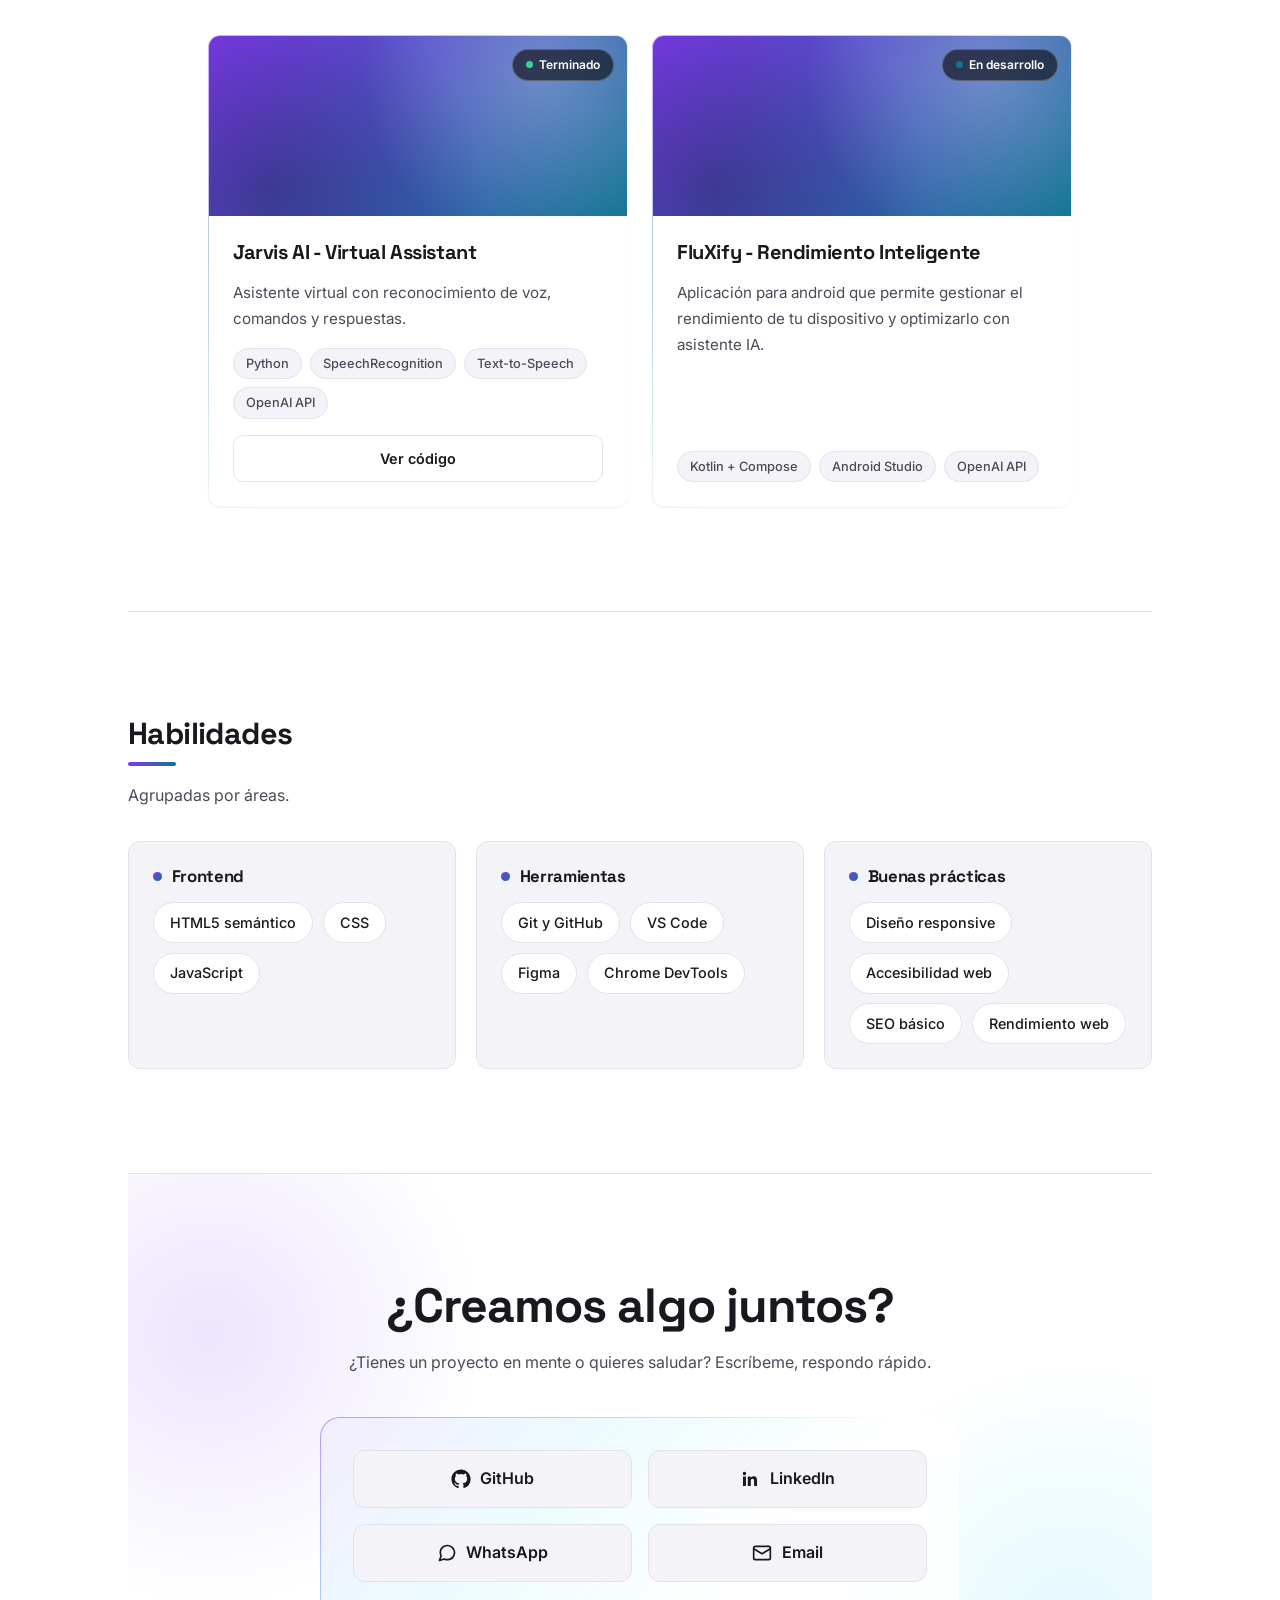
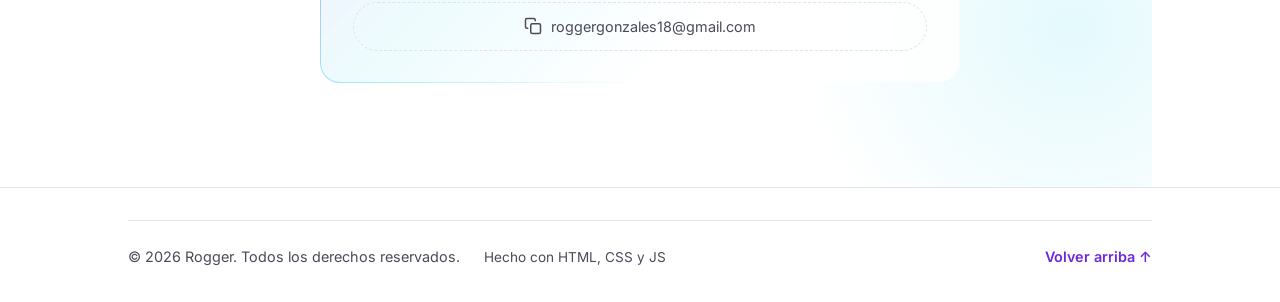
==== commit 4f6ec724: "Simplifica el footer" ====
--- a/index.html
+++ b/index.html
@@ -5,9 +5,9 @@
   <meta name="viewport" content="width=device-width, initial-scale=1.0" />
 
   <!-- SEO básico -->
-  <title>Tu Nombre — Desarrollador Web Frontend | Portafolio</title>
-  <meta name="description" content="Portafolio de Tu Nombre, desarrollador web frontend: proyectos con HTML, CSS y JavaScript, habilidades y contacto. Sitios rápidos, responsive y accesibles." />
-  <meta name="author" content="Tu Nombre" />
+  <title>Rogger | Estudiante de Ingeniería de Software con IA · Desarrollador Web Frontend</title>
+  <meta name="description" content="Portafolio de Rogger, estudiante de Ingeniería de Software con IA y desarrollador web frontend: proyectos con HTML, CSS y JavaScript, habilidades y contacto." />
+  <meta name="author" content="Rogger" />
   <meta name="robots" content="index, follow" />
   <link rel="canonical" href="./" />
   <meta name="color-scheme" content="dark light" />
@@ -17,20 +17,19 @@
   <!-- Open Graph -->
   <meta property="og:type" content="website" />
   <meta property="og:locale" content="es_ES" />
-  <meta property="og:title" content="Tu Nombre — Desarrollador Web Frontend | Portafolio" />
-  <meta property="og:description" content="Proyectos, habilidades y contacto de Tu Nombre. HTML, CSS y JavaScript: sitios rápidos, responsive y accesibles." />
-  <!-- NOTA: para previsualizaciones ricas (WhatsApp, X, etc.) sustituye "./" y
-       "avatar.svg" por la URL absoluta final de GitHub Pages tras publicar. -->
+  <meta property="og:site_name" content="Portafolio de Rogger" />
+  <meta property="og:title" content="Rogger | Estudiante de Ingeniería de Software con IA · Desarrollador Web Frontend" />
+  <meta property="og:description" content="Proyectos, habilidades y contacto de Rogger, estudiante de Ingeniería de Software con IA. HTML, CSS y JavaScript: sitios rápidos, responsive y accesibles." />
   <meta property="og:url" content="./" />
   <meta property="og:image" content="avatar.svg" />
-  <meta property="og:image:alt" content="Avatar ilustrado con las iniciales TN" />
+  <meta property="og:image:alt" content="Avatar ilustrado con las iniciales RG" />
 
   <!-- Twitter Card -->
   <meta name="twitter:card" content="summary" />
-  <meta name="twitter:title" content="Tu Nombre — Desarrollador Web Frontend | Portafolio" />
+  <meta name="twitter:title" content="Rogger | Estudiante de Ingeniería de Software con IA · Desarrollador Web Frontend" />
   <meta name="twitter:description" content="Proyectos con HTML, CSS y JS puro. Rápidos, responsive y accesibles." />
   <meta name="twitter:image" content="avatar.svg" />
-  <meta name="twitter:image:alt" content="Avatar ilustrado con las iniciales TN" />
+  <meta name="twitter:image:alt" content="Avatar ilustrado con las iniciales RG" />
 
   <!-- Favicon -->
   <link rel="icon" type="image/svg+xml" href="favicon.svg" />
@@ -59,6 +58,13 @@
 
   <link rel="stylesheet" href="styles.css" />
   <script src="script.js" defer></script>
+  <noscript>
+    <style>
+      /* Sin JS: muestra el contenido que normalmente se anima al hacer scroll */
+      .reveal, .reveal-hero, .hero-title .word { opacity: 1 !important; transform: none !important; }
+      .aurora, #cursor-glow { display: none !important; }
+    </style>
+  </noscript>
 </head>
 <body>
   <a class="skip-link" href="#contenido">Saltar al contenido</a>
@@ -69,8 +75,7 @@
 
   <header class="site-header" id="site-header">
     <nav class="nav container" aria-label="Navegación principal">
-      <!-- EDITA AQUÍ: tu nombre / logo -->
-      <a href="#inicio" class="logo" aria-label="Inicio - Tu Nombre">TN<span>.</span></a>
+      <a href="#inicio" class="logo" aria-label="Inicio - Rogger">RG<span>.</span></a>
 
       <div class="nav-actions">
         <button
@@ -107,7 +112,7 @@
     </nav>
   </header>
 
-  <main id="contenido">
+  <main id="contenido" tabindex="-1">
     <!-- ============ HERO ============ -->
     <section id="inicio" class="hero" aria-labelledby="hero-title">
       <!-- Fondo aurora animado (solo CSS, transform + opacity) -->
@@ -117,16 +122,33 @@
         <div class="aurora-blob b3"></div>
       </div>
       <div class="container hero-inner">
-        <p class="hero-badge reveal-hero" style="--hd: 0s">👋 Hola, soy</p>
-        <!-- EDITA AQUÍ: tu nombre y profesión. El JS lo divide palabra por palabra -->
-        <h1 id="hero-title" class="hero-title" data-words>Tu Nombre</h1>
-        <p class="hero-subtitle reveal-hero" style="--hd: 0.5s">Desarrollador Web</p>
-        <p class="hero-tagline reveal-hero" style="--hd: 0.65s">
-          Construyo sitios web rápidos, accesibles y con buen diseño.
-        </p>
-        <div class="hero-actions reveal-hero" style="--hd: 0.8s">
-          <a href="#proyectos" class="btn btn-primary magnetic">Ver proyectos</a>
-          <a href="#contacto" class="btn btn-secondary magnetic">Contáctame</a>
+        <div class="hero-text">
+          <p class="hero-badge reveal-hero" style="--hd: 0s">👋 Hola, soy</p>
+          <h1 id="hero-title" class="hero-title" data-words>Rogger</h1>
+          <p class="hero-subtitle reveal-hero" style="--hd: 0.5s"><span class="rotator" id="role-rotator">Desarrollador Web</span></p>
+          <p class="hero-tagline reveal-hero" style="--hd: 0.65s">
+            Construyo sitios web y apps rápidos, accesibles y con buen diseño.
+          </p>
+          <div class="hero-actions reveal-hero" style="--hd: 0.8s">
+            <a href="#proyectos" class="btn btn-primary magnetic">Ver proyectos</a>
+            <a href="#contacto" class="btn btn-secondary magnetic">Contáctame</a>
+          </div>
+        </div>
+        <div class="hero-visual reveal-hero" style="--hd: 0.45s">
+          <div class="code-window">
+            <div class="code-bar" aria-hidden="true">
+              <span class="dot dot-r"></span>
+              <span class="dot dot-y"></span>
+              <span class="dot dot-g"></span>
+              <span class="code-filename">perfil.js</span>
+            </div>
+            <pre class="code-body" aria-hidden="true"><code id="typed-code"></code><span class="caret" aria-hidden="true"></span></pre>
+            <p class="sr-only">Perfil de Rogger: desarrollador frontend, stack HTML, CSS y JavaScript, disponible para prácticas.</p>
+          </div>
+          <span class="chip chip-1" aria-hidden="true">HTML5</span>
+          <span class="chip chip-2" aria-hidden="true">CSS3</span>
+          <span class="chip chip-3" aria-hidden="true">JavaScript</span>
+          <span class="chip chip-4" aria-hidden="true">Git</span>
         </div>
       </div>
     </section>
@@ -134,28 +156,39 @@
     <!-- ============ SOBRE MÍ ============ -->
     <section id="sobre-mi" class="section container reveal-group" aria-labelledby="sobre-mi-title">
       <h2 id="sobre-mi-title" class="section-title reveal">Sobre mí</h2>
-      <!-- EDITA AQUÍ: 2 o 3 frases sobre ti y cambia avatar.svg por tu foto -->
       <div class="about-grid">
-        <figure class="about-photo reveal">
-          <img
-            src="avatar.svg"
-            alt="Ilustración de perfil de Tu Nombre con iniciales TN"
-            width="240"
-            height="240"
-            loading="lazy"
-            decoding="async"
-          />
-        </figure>
+        <div class="about-side reveal">
+          <figure class="about-photo">
+            <img
+              src="foto.jpeg"
+              alt="Foto de Rogger"
+              width="480"
+              height="480"
+              loading="lazy"
+              decoding="async"
+            />
+          </figure>
+          <ul class="about-facts" aria-label="Datos rápidos">
+            <li>5.º ciclo · Ing. de Software con IA</li>
+            <li>Web y Apps</li>
+            <li class="fact-available"><span class="fact-dot" aria-hidden="true"></span>Disponible para prácticas</li>
+          </ul>
+        </div>
         <div class="about-content reveal">
           <p>
-            Soy desarrollador web enfocado en el frontend con HTML, CSS y JavaScript.
-            Me gusta crear interfaces limpias, responsive y accesibles.
-          </p>
-          <p>
-            Actualmente estoy aprendiendo buenas prácticas de desarrollo y construyendo
-            proyectos personales para mejorar mi portafolio. Busco mi primera
-            oportunidad profesional o colaboraciones freelance.
-          </p>
+  Soy estudiante de Ingeniería de Software con IA, en mi quinto ciclo,
+  y me dedico a crear páginas web y aplicaciones con interfaces limpias,
+  responsive y accesibles. Trabajo principalmente con HTML, CSS y JavaScript.
+</p>
+<p>
+  Me motiva convertir ideas en productos que funcionen bien y se vean bien,
+  y disfruto explorar cómo la inteligencia artificial puede mejorar
+  el desarrollo de software. Construyo proyectos propios para seguir
+  aprendiendo y estoy abierto a prácticas, colaboraciones y trabajos freelance.
+</p>
+<p>
+  ¿Tienes una idea o un proyecto en mente? Escríbeme, me encantará conversar.
+</p>
         </div>
       </div>
     </section>
@@ -164,10 +197,8 @@
     <section id="proyectos" class="section container reveal-group" aria-labelledby="proyectos-title">
       <h2 id="proyectos-title" class="section-title reveal">Proyectos</h2>
       <p class="section-desc reveal">
-        Una selección de proyectos personales. Para añadir, editar o quitar proyectos,
-        edita el array <code>projects</code> en <code>script.js</code>.
+        Una selección de mis proyectos personales.
       </p>
-      <!-- Las tarjetas se generan automáticamente desde script.js -->
       <div id="projects-grid" class="projects-grid" role="list"></div>
       <noscript>
         <p>Activa JavaScript para ver los proyectos.</p>
@@ -177,73 +208,88 @@
     <!-- ============ HABILIDADES ============ -->
     <section id="habilidades" class="section container reveal-group" aria-labelledby="habilidades-title">
       <h2 id="habilidades-title" class="section-title reveal">Habilidades</h2>
-      <p class="section-desc reveal">Nivel orientativo. Edita nombre y <code>data-level="0-100"</code> en el HTML.</p>
-      <!-- EDITA AQUÍ: tus habilidades y nivel (data-level) -->
-      <div class="skills-grid" id="skills-grid">
-        <div class="skill reveal">
-          <div class="skill-head"><span>HTML5 semántico</span><span class="skill-pct" data-pct="95">95%</span></div>
-          <div class="skill-track" role="progressbar" aria-valuenow="95" aria-valuemin="0" aria-valuemax="100" aria-label="Nivel de HTML5 semántico"><div class="skill-fill" data-level="95"></div></div>
-        </div>
-        <div class="skill reveal">
-          <div class="skill-head"><span>CSS3 / Flexbox / Grid</span><span class="skill-pct" data-pct="90">90%</span></div>
-          <div class="skill-track" role="progressbar" aria-valuenow="90" aria-valuemin="0" aria-valuemax="100" aria-label="Nivel de CSS3"><div class="skill-fill" data-level="90"></div></div>
-        </div>
-        <div class="skill reveal">
-          <div class="skill-head"><span>JavaScript (ES6+)</span><span class="skill-pct" data-pct="85">85%</span></div>
-          <div class="skill-track" role="progressbar" aria-valuenow="85" aria-valuemin="0" aria-valuemax="100" aria-label="Nivel de JavaScript"><div class="skill-fill" data-level="85"></div></div>
-        </div>
-        <div class="skill reveal">
-          <div class="skill-head"><span>Diseño responsive</span><span class="skill-pct" data-pct="88">88%</span></div>
-          <div class="skill-track" role="progressbar" aria-valuenow="88" aria-valuemin="0" aria-valuemax="100" aria-label="Nivel de diseño responsive"><div class="skill-fill" data-level="88"></div></div>
-        </div>
-        <div class="skill reveal">
-          <div class="skill-head"><span>Accesibilidad web</span><span class="skill-pct" data-pct="80">80%</span></div>
-          <div class="skill-track" role="progressbar" aria-valuenow="80" aria-valuemin="0" aria-valuemax="100" aria-label="Nivel de accesibilidad"><div class="skill-fill" data-level="80"></div></div>
-        </div>
-        <div class="skill reveal">
-          <div class="skill-head"><span>Git y GitHub</span><span class="skill-pct" data-pct="82">82%</span></div>
-          <div class="skill-track" role="progressbar" aria-valuenow="82" aria-valuemin="0" aria-valuemax="100" aria-label="Nivel de Git y GitHub"><div class="skill-fill" data-level="82"></div></div>
+      <p class="section-desc reveal">Agrupadas por áreas.</p>
+      <div class="skills-groups">
+        <div class="skill-group reveal">
+          <h3>Frontend</h3>
+          <ul class="tag-list" aria-label="Habilidades de frontend">
+            <li>HTML5 semántico</li>
+            <li>CSS</li>
+            <li>JavaScript</li>
+          </ul>
+        </div>
+        <div class="skill-group reveal">
+          <h3>Herramientas</h3>
+          <ul class="tag-list" aria-label="Herramientas">
+            <li>Git y GitHub</li>
+            <li>VS Code</li>
+            <li>Figma</li>
+            <li>Chrome DevTools</li>
+          </ul>
+        </div>
+        <div class="skill-group reveal">
+          <h3>Buenas prácticas</h3>
+          <ul class="tag-list" aria-label="Buenas prácticas">
+            <li>Diseño responsive</li>
+            <li>Accesibilidad web</li>
+            <li>SEO básico</li>
+            <li>Rendimiento web</li>
+          </ul>
         </div>
       </div>
     </section>
 
     <!-- ============ CONTACTO ============ -->
     <section id="contacto" class="section container reveal-group" aria-labelledby="contacto-title">
-      <h2 id="contacto-title" class="section-title reveal">Contacto</h2>
-      <p class="section-desc reveal">
+      <div class="contact-glow" aria-hidden="true"></div>
+      <h2 id="contacto-title" class="contact-title reveal">¿Creamos algo juntos?</h2>
+      <p class="section-desc contact-lead reveal">
         ¿Tienes un proyecto en mente o quieres saludar? Escríbeme, respondo rápido.
       </p>
-      <!-- EDITA AQUÍ: tus enlaces reales -->
-      <ul class="social-list reveal">
-        <li>
-          <a href="https://github.com/tu-usuario" target="_blank" rel="noopener noreferrer" aria-label="GitHub de Tu Nombre (se abre en pestaña nueva)" class="magnetic">
-            <svg width="20" height="20" viewBox="0 0 24 24" fill="currentColor" aria-hidden="true" focusable="false"><path d="M12 .5C5.65.5.5 5.65.5 12c0 5.08 3.29 9.39 7.86 10.91.58.11.79-.25.79-.55 0-.27-.01-1.17-.02-2.12-3.2.7-3.88-1.36-3.88-1.36-.52-1.33-1.28-1.68-1.28-1.68-1.04-.71.08-.7.08-.7 1.15.08 1.76 1.19 1.76 1.19 1.03 1.76 2.7 1.25 3.36.96.1-.75.4-1.25.72-1.54-2.55-.29-5.23-1.28-5.23-5.68 0-1.26.45-2.28 1.19-3.09-.12-.29-.52-1.46.11-3.05 0 0 .97-.31 3.18 1.18a11.1 11.1 0 0 1 5.8 0c2.2-1.49 3.17-1.18 3.17-1.18.63 1.59.23 2.76.11 3.05.74.81 1.19 1.83 1.19 3.09 0 4.41-2.69 5.38-5.25 5.67.41.35.77 1.05.77 2.12 0 1.53-.01 2.76-.01 3.14 0 .3.2.67.8.55A11.51 11.51 0 0 0 23.5 12C23.5 5.65 18.35.5 12 .5z"/></svg>
-            GitHub
-          </a>
-        </li>
-        <li>
-          <a href="https://linkedin.com/in/tu-usuario" target="_blank" rel="noopener noreferrer" aria-label="LinkedIn de Tu Nombre (se abre en pestaña nueva)" class="magnetic">
-            <svg width="20" height="20" viewBox="0 0 24 24" fill="currentColor" aria-hidden="true" focusable="false"><path d="M20.45 20.45h-3.55v-5.57c0-1.33-.03-3.04-1.85-3.04-1.86 0-2.14 1.45-2.14 2.94v5.67H9.35V9h3.41v1.56h.05c.47-.9 1.63-1.85 3.36-1.85 3.6 0 4.27 2.37 4.27 5.46v6.28zM5.34 7.43a2.06 2.06 0 1 1 0-4.12 2.06 2.06 0 0 1 0 4.12zM7.12 20.45H3.56V9h3.56v11.45z"/></svg>
-            LinkedIn
-          </a>
-        </li>
-        <li>
-          <a href="mailto:hola@tudominio.com" aria-label="Enviar email a Tu Nombre" class="magnetic">
-            <svg width="20" height="20" viewBox="0 0 24 24" fill="none" stroke="currentColor" stroke-width="2" aria-hidden="true" focusable="false"><rect x="2" y="4" width="20" height="16" rx="2"/><path d="m22 7-10 6L2 7"/></svg>
-            Email
-          </a>
-        </li>
-      </ul>
-      <p class="contact-email reveal">
-        O escríbeme directo a: <a href="mailto:hola@tudominio.com">hola@tudominio.com</a>
-      </p>
+      <div class="contact-card reveal">
+        <ul class="contact-buttons">
+          <li>
+            <a href="https://github.com/lxwxx-fx" target="_blank" rel="noopener noreferrer" aria-label="GitHub de Rogger (se abre en pestaña nueva)" class="contact-btn magnetic">
+              <svg width="20" height="20" viewBox="0 0 24 24" fill="currentColor" aria-hidden="true" focusable="false"><path d="M12 .5C5.65.5.5 5.65.5 12c0 5.08 3.29 9.39 7.86 10.91.58.11.79-.25.79-.55 0-.27-.01-1.17-.02-2.12-3.2.7-3.88-1.36-3.88-1.36-.52-1.33-1.28-1.68-1.28-1.68-1.04-.71.08-.7.08-.7 1.15.08 1.76 1.19 1.76 1.19 1.03 1.76 2.7 1.25 3.36.96.1-.75.4-1.25.72-1.54-2.55-.29-5.23-1.28-5.23-5.68 0-1.26.45-2.28 1.19-3.09-.12-.29-.52-1.46.11-3.05 0 0 .97-.31 3.18 1.18a11.1 11.1 0 0 1 5.8 0c2.2-1.49 3.17-1.18 3.17-1.18.63 1.59.23 2.76.11 3.05.74.81 1.19 1.83 1.19 3.09 0 4.41-2.69 5.38-5.25 5.67.41.35.77 1.05.77 2.12 0 1.53-.01 2.76-.01 3.14 0 .3.2.67.8.55A11.51 11.51 0 0 0 23.5 12C23.5 5.65 18.35.5 12 .5z"/></svg>
+              GitHub
+            </a>
+          </li>
+          <li>
+            <a href="https://www.linkedin.com/in/tu-usuario" target="_blank" rel="noopener noreferrer" aria-label="LinkedIn de Rogger (se abre en pestaña nueva)" class="contact-btn magnetic">
+              <svg width="20" height="20" viewBox="0 0 24 24" fill="currentColor" aria-hidden="true" focusable="false"><path d="M20.45 20.45h-3.55v-5.57c0-1.33-.03-3.04-1.85-3.04-1.86 0-2.14 1.45-2.14 2.94v5.67H9.35V9h3.41v1.56h.05c.47-.9 1.63-1.85 3.36-1.85 3.6 0 4.27 2.37 4.27 5.46v6.28zM5.34 7.43a2.06 2.06 0 1 1 0-4.12 2.06 2.06 0 0 1 0 4.12zM7.12 20.45H3.56V9h3.56v11.45z"/></svg>
+              LinkedIn
+            </a>
+          </li>
+          <li>
+            <a href="https://wa.me/51959117557" target="_blank" rel="noopener noreferrer" aria-label="WhatsApp de Rogger (se abre en pestaña nueva)" class="contact-btn magnetic">
+              <svg width="20" height="20" viewBox="0 0 24 24" fill="none" stroke="currentColor" stroke-width="2" stroke-linecap="round" stroke-linejoin="round" aria-hidden="true" focusable="false"><path d="M21 11.5a8.38 8.38 0 0 1-.9 3.8 8.5 8.5 0 0 1-7.6 4.7 8.38 8.38 0 0 1-3.8-.9L3 21l1.9-5.7a8.38 8.38 0 0 1-.9-3.8 8.5 8.5 0 0 1 4.7-7.6 8.38 8.38 0 0 1 3.8-.9h.5a8.48 8.48 0 0 1 8 8v.5z"/></svg>
+              WhatsApp
+            </a>
+          </li>
+          <li>
+            <a href="mailto:roggergonzales18@gmail.com" aria-label="Enviar email a Rogger" class="contact-btn magnetic">
+              <svg width="20" height="20" viewBox="0 0 24 24" fill="none" stroke="currentColor" stroke-width="2" aria-hidden="true" focusable="false"><rect x="2" y="4" width="20" height="16" rx="2"/><path d="m22 7-10 6L2 7"/></svg>
+              Email
+            </a>
+          </li>
+        </ul>
+        <button id="copy-email" type="button" class="copy-email magnetic" data-email="roggergonzales18@gmail.com" aria-label="Copiar el correo roggergonzales18@gmail.com al portapapeles">
+          <svg width="18" height="18" viewBox="0 0 24 24" fill="none" stroke="currentColor" stroke-width="2" stroke-linecap="round" stroke-linejoin="round" aria-hidden="true" focusable="false"><rect x="9" y="9" width="13" height="13" rx="2"/><path d="M5 15H4a2 2 0 0 1-2-2V4a2 2 0 0 1 2-2h9a2 2 0 0 1 2 2v1"/></svg>
+          <span>roggergonzales18@gmail.com</span>
+        </button>
+      </div>
     </section>
   </main>
+
+  <div id="toast" class="toast" role="status" aria-live="polite">¡Copiado!</div>
 
   <footer class="site-footer">
     <div class="container footer-inner">
-      <p>© <span id="year">2026</span> Tu Nombre. Hecho con HTML, CSS y JS puro.</p>
-      <a href="#inicio" class="back-top">Volver arriba ↑</a>
+      <div class="footer-bottom">
+        <p>© <span id="year">2026</span> Rogger. Todos los derechos reservados.</p>
+        <p class="footer-made">Hecho con HTML, CSS y JS</p>
+        <a href="#inicio" class="back-top">Volver arriba <span class="back-arrow" aria-hidden="true">↑</span></a>
+      </div>
     </div>
   </footer>
 </body>
--- a/styles.css
+++ b/styles.css
@@ -15,7 +15,6 @@
   --header-bg: rgba(15, 15, 20, 0.72);
   --header-bg-scrolled: rgba(15, 15, 20, 0.88);
   --menu-bg: rgba(23, 23, 31, 0.96);
-  --track-bg: #262633;
   --focus: #22d3ee;
   --radius: 12px;
   --font-heading: 'Space Grotesk', system-ui, sans-serif;
@@ -42,7 +41,6 @@
   --header-bg: rgba(255, 255, 255, 0.8);
   --header-bg-scrolled: rgba(255, 255, 255, 0.94);
   --menu-bg: rgba(255, 255, 255, 0.97);
-  --track-bg: #e7e7ef;
   --focus: #6d28d9;
 }
 
@@ -94,8 +92,8 @@
 /* Foco siempre visible en controles interactivos clave */
 .btn:focus-visible,
 .nav-link:focus-visible,
-.project-link:focus-visible,
-.social-list a:focus-visible,
+.btn-card:focus-visible,
+.contact-btn:focus-visible,
 .theme-toggle:focus-visible,
 .nav-toggle:focus-visible,
 .back-top:focus-visible,
@@ -128,6 +126,19 @@
 
 .skip-link:focus {
   left: 0;
+}
+
+/* Texto solo para lectores de pantalla */
+.sr-only {
+  position: absolute;
+  width: 1px;
+  height: 1px;
+  padding: 0;
+  margin: -1px;
+  overflow: hidden;
+  clip: rect(0, 0, 0, 0);
+  white-space: nowrap;
+  border: 0;
 }
 
 /* ============ SCROLL PROGRESS + CURSOR GLOW ============ */
@@ -396,6 +407,7 @@
 .reveal.visible {
   opacity: 1;
   transform: translateY(0);
+  will-change: auto;
 }
 
 /* ============ HERO + AURORA ============ */
@@ -541,25 +553,225 @@
   gap: 0.9rem;
 }
 
+/* Palabras rotativas del subtítulo: solo opacity + transform */
+.hero-subtitle {
+  min-height: 2lh;
+}
+
+.rotator {
+  display: inline-block;
+  transition: opacity 0.35s ease, transform 0.35s var(--ease-out);
+  will-change: transform, opacity;
+}
+
+.rotator.rot-out {
+  opacity: 0;
+  transform: translateY(12px);
+}
+
+/* ============ HERO VISUAL: ventana de código + chips ============ */
+.hero-visual {
+  position: relative;
+  margin-top: 3rem;
+  will-change: transform, opacity;
+}
+
+.code-window {
+  border-radius: 16px;
+  border: 1px solid var(--border);
+  background: var(--card-bg);
+  box-shadow: 0 24px 60px rgba(0, 0, 0, 0.35);
+  overflow: hidden;
+  animation: floaty 7s ease-in-out infinite;
+  will-change: transform;
+}
+
+.code-bar {
+  display: flex;
+  align-items: center;
+  gap: 0.45rem;
+  padding: 0.8rem 1rem;
+  border-bottom: 1px solid var(--border);
+  background: var(--bg-secondary);
+}
+
+.dot {
+  width: 11px;
+  height: 11px;
+  border-radius: 50%;
+}
+
+.dot-r { background: #ff5f57; }
+.dot-y { background: #febc2e; }
+.dot-g { background: #28c840; }
+
+.code-filename {
+  margin-left: 0.5rem;
+  font-family: ui-monospace, "Cascadia Code", Consolas, monospace;
+  font-size: 0.8rem;
+  color: var(--text-muted);
+}
+
+.code-body {
+  margin: 0;
+  padding: 1.25rem 1.25rem 1.5rem;
+  font-family: ui-monospace, "Cascadia Code", Consolas, monospace;
+  font-size: 0.85rem;
+  line-height: 1.7;
+  text-align: left;
+  white-space: pre-wrap;
+  word-break: break-word;
+  min-height: 270px;
+  color: var(--text-muted);
+}
+
+.caret {
+  display: inline-block;
+  width: 8px;
+  height: 1.1em;
+  vertical-align: -0.2em;
+  background: var(--accent);
+  animation: blink 1.1s ease-in-out infinite;
+}
+
+@keyframes blink {
+  0%, 100% { opacity: 1; }
+  50% { opacity: 0; }
+}
+
+@keyframes floaty {
+  0%, 100% { transform: translateY(0); }
+  50% { transform: translateY(-10px); }
+}
+
+/* Resaltado de sintaxis */
+.tok-key { color: var(--code-key); }
+.tok-str { color: var(--code-str); }
+.tok-bool { color: var(--code-bool); }
+.tok-com { color: var(--code-com); font-style: italic; }
+
+:root {
+  --code-key: #b7a5ff;
+  --code-str: #7dd3a8;
+  --code-bool: #fbbf24;
+  --code-com: #71717a;
+}
+
+[data-theme="light"] {
+  --code-key: #7c3aed;
+  --code-str: #047857;
+  --code-bool: #b45309;
+  --code-com: #8a8a96;
+}
+
+/* Chips flotantes de tecnologías */
+.chip {
+  position: absolute;
+  font-size: 0.75rem;
+  font-weight: 600;
+  font-family: var(--font-heading);
+  background: var(--bg-secondary);
+  border: 1px solid var(--border);
+  color: var(--text);
+  padding: 0.35rem 0.85rem;
+  border-radius: 999px;
+  box-shadow: 0 8px 20px rgba(0, 0, 0, 0.3);
+  animation: floaty 6s ease-in-out infinite;
+  will-change: transform;
+  white-space: nowrap;
+}
+
+.chip-1 { top: -14px; left: 6%; animation-delay: -1s; }
+.chip-2 { top: 24%; right: -6px; animation-delay: -2.5s; animation-duration: 7s; }
+.chip-3 { bottom: 22%; left: -8px; animation-delay: -4s; animation-duration: 8s; }
+.chip-4 { bottom: -14px; right: 12%; animation-delay: -0.5s; animation-duration: 5.5s; }
+
+@media (min-width: 900px) {
+  .hero-inner {
+    display: grid;
+    grid-template-columns: 1.05fr 0.95fr;
+    gap: 3rem;
+    align-items: center;
+  }
+
+  .hero-visual {
+    margin-top: 0;
+  }
+}
+
 /* ============ SOBRE MÍ ============ */
 .about-grid {
   display: grid;
-  gap: 1.5rem;
+  gap: 2rem;
   align-items: start;
+}
+
+.about-side {
+  display: grid;
+  gap: 1.25rem;
+  justify-items: start;
+  align-content: start;
 }
 
 .about-photo {
   margin: 0;
-  justify-self: start;
+  padding: 4px;
+  border-radius: 28px;
+  background: linear-gradient(135deg, var(--accent), var(--accent-2), rgba(139, 92, 246, 0.15)) border-box;
+  transition: box-shadow 0.3s ease;
+}
+
+.about-photo:hover {
+  box-shadow: 0 14px 44px rgba(139, 92, 246, 0.35);
 }
 
 .about-photo img {
-  width: 160px;
-  height: 160px;
+  width: 220px;
+  height: 220px;
   border-radius: 24px;
-  border: 1px solid var(--border);
+  border: none;
   background: var(--bg-secondary);
   object-fit: cover;
+  display: block;
+}
+
+.about-facts {
+  list-style: none;
+  display: flex;
+  flex-wrap: wrap;
+  gap: 0.6rem;
+}
+
+.about-facts li {
+  font-size: 0.85rem;
+  font-weight: 500;
+  background: var(--bg-secondary);
+  border: 1px solid var(--border);
+  color: var(--text-muted);
+  padding: 0.4rem 0.9rem;
+  border-radius: 999px;
+  display: inline-flex;
+  align-items: center;
+  gap: 0.5rem;
+}
+
+.fact-available {
+  color: var(--text);
+  border-color: var(--accent);
+}
+
+.fact-dot {
+  width: 8px;
+  height: 8px;
+  border-radius: 50%;
+  background: #34d399;
+  flex-shrink: 0;
+  animation: pulse-dot 2s ease-in-out infinite;
+}
+
+@keyframes pulse-dot {
+  0%, 100% { opacity: 1; }
+  50% { opacity: 0.4; }
 }
 
 .about-content {
@@ -575,7 +787,9 @@
 
 /* ============ PROYECTOS (tilt 3D + spotlight + borde gradiente) ============ */
 .projects-grid {
-  display: grid;
+  display: flex;
+  flex-wrap: wrap;
+  justify-content: center;
   gap: 1.5rem;
   perspective: 1000px;
 }
@@ -583,14 +797,15 @@
 .project-card {
   position: relative;
   isolation: isolate;
+  flex: 1 1 300px;
+  max-width: 420px;
   background: linear-gradient(var(--card-bg), var(--card-bg)) padding-box,
     linear-gradient(135deg, rgba(139, 92, 246, 0.55), rgba(34, 211, 238, 0.4), transparent 60%) border-box;
   border: 1px solid transparent;
   border-radius: var(--radius);
-  padding: 1.75rem;
+  overflow: hidden;
   display: flex;
   flex-direction: column;
-  gap: 1rem;
   will-change: transform;
   transform-style: preserve-3d;
   /* Transición corta solo para entrada/salida; el tilt usa rAF */
@@ -619,12 +834,76 @@
   opacity: 1;
 }
 
-.project-card h3 {
+.project-media {
+  position: relative;
+  height: 180px;
+  flex-shrink: 0;
+  background: linear-gradient(135deg, var(--accent), var(--accent-2));
+  overflow: hidden;
+}
+
+.project-media-empty::after {
+  content: "";
+  position: absolute;
+  inset: 0;
+  background:
+    radial-gradient(circle at 80% 20%, rgba(255, 255, 255, 0.28), transparent 50%),
+    radial-gradient(circle at 15% 85%, rgba(0, 0, 0, 0.28), transparent 55%);
+}
+
+.project-media img {
+  position: absolute;
+  inset: 0;
+  width: 100%;
+  height: 100%;
+  object-fit: cover;
+}
+
+.status-badge {
+  position: absolute;
+  top: 0.8rem;
+  right: 0.8rem;
+  display: inline-flex;
+  align-items: center;
+  gap: 0.4rem;
+  font-size: 0.75rem;
+  font-weight: 600;
+  padding: 0.3rem 0.8rem;
+  border-radius: 999px;
+  background: rgba(15, 15, 20, 0.65);
+  color: #fff;
+  border: 1px solid rgba(255, 255, 255, 0.22);
+  -webkit-backdrop-filter: blur(8px);
+  backdrop-filter: blur(8px);
+  z-index: 1;
+}
+
+.status-badge::before {
+  content: "";
+  width: 7px;
+  height: 7px;
+  border-radius: 50%;
+  background: var(--accent-2);
+}
+
+.status-badge.status-done::before {
+  background: #34d399;
+}
+
+.project-body {
+  display: flex;
+  flex-direction: column;
+  gap: 1rem;
+  padding: 1.5rem;
+  flex: 1;
+}
+
+.project-body h3 {
   font-size: 1.25rem;
   transform: translateZ(24px);
 }
 
-.project-card p {
+.project-body p {
   color: var(--text-muted);
   font-size: 0.95rem;
   flex-grow: 1;
@@ -647,10 +926,36 @@
   border-radius: 999px;
 }
 
-.project-link {
+.project-actions {
+  display: flex;
+  gap: 0.75rem;
+}
+
+.btn-card {
+  flex: 1;
+  text-align: center;
+  padding: 0.65rem 0.5rem;
+  border: 1px solid var(--border);
+  border-radius: 10px;
   font-weight: 600;
-  font-size: 0.95rem;
-  align-self: flex-start;
+  font-size: 0.9rem;
+  color: var(--text);
+}
+
+.btn-card:hover {
+  border-color: var(--accent);
+  color: var(--accent-text);
+}
+
+.btn-card-primary {
+  background: var(--accent);
+  border-color: transparent;
+  color: #fff;
+}
+
+.btn-card-primary:hover {
+  background: var(--accent-hover);
+  color: #fff;
 }
 
 /* Las tarjetas también usan reveal (stagger desde JS con --d) */
@@ -662,88 +967,187 @@
 .project-card.reveal.visible {
   opacity: 1;
   transform: translateY(0);
-}
-
-/* Cuando hay tilt activo, JS añade .tilting y controla el transform inline */
-
-/* ============ HABILIDADES (barras animadas) ============ */
-.skills-grid {
+  will-change: transform;
+}
+
+/* ============ HABILIDADES (grupos por categoría) ============ */
+.skills-groups {
   display: grid;
   gap: 1.25rem;
 }
 
-.skill {
+.skill-group {
   background: var(--bg-secondary);
   border: 1px solid var(--border);
   border-radius: var(--radius);
-  padding: 1.2rem 1.3rem;
-}
-
-.skill-head {
-  display: flex;
-  justify-content: space-between;
-  align-items: baseline;
+  padding: 1.5rem;
+}
+
+.skill-group h3 {
+  font-size: 1.05rem;
+  margin-bottom: 1rem;
+  display: flex;
+  align-items: center;
+  gap: 0.6rem;
+}
+
+.skill-group h3::before {
+  content: "";
+  width: 9px;
+  height: 9px;
+  border-radius: 50%;
+  background: linear-gradient(135deg, var(--accent), var(--accent-2));
+  flex-shrink: 0;
+}
+
+.tag-list {
+  list-style: none;
+  display: flex;
+  flex-wrap: wrap;
+  gap: 0.6rem;
+}
+
+.tag-list li {
+  font-size: 0.9rem;
+  font-weight: 500;
+  background: var(--card-bg);
+  border: 1px solid var(--border);
+  color: var(--text);
+  padding: 0.45rem 1rem;
+  border-radius: 999px;
+}
+
+/* ============ CONTACTO ============ */
+#contacto {
+  position: relative;
+  overflow: clip;
+  text-align: center;
+}
+
+.contact-glow {
+  position: absolute;
+  inset: -10% -20%;
+  background:
+    radial-gradient(420px circle at 20% 30%, rgba(139, 92, 246, 0.16), transparent 65%),
+    radial-gradient(420px circle at 80% 70%, rgba(34, 211, 238, 0.12), transparent 65%);
+  pointer-events: none;
+}
+
+.contact-title,
+.contact-lead,
+.contact-card {
+  position: relative;
+}
+
+.contact-title {
+  font-family: var(--font-heading);
+  font-size: clamp(2rem, 6vw, 3rem);
+  letter-spacing: -0.02em;
+  line-height: 1.15;
+  margin-bottom: 1rem;
+}
+
+.contact-lead {
+  margin-inline: auto;
+  margin-bottom: 2.5rem;
+}
+
+.contact-card {
+  max-width: 640px;
+  margin-inline: auto;
+  padding: 2rem;
+  border-radius: 20px;
+  border: 1px solid transparent;
+  background:
+    linear-gradient(var(--card-bg), var(--card-bg)) padding-box,
+    linear-gradient(135deg, rgba(139, 92, 246, 0.6), rgba(34, 211, 238, 0.45), transparent 65%) border-box;
+  background:
+    linear-gradient(color-mix(in srgb, var(--card-bg) 82%, transparent), color-mix(in srgb, var(--card-bg) 82%, transparent)) padding-box,
+    linear-gradient(135deg, rgba(139, 92, 246, 0.6), rgba(34, 211, 238, 0.45), transparent 65%) border-box;
+  -webkit-backdrop-filter: blur(14px);
+  backdrop-filter: blur(14px);
+}
+
+.contact-buttons {
+  list-style: none;
+  display: grid;
   gap: 1rem;
-  font-weight: 600;
-  font-size: 0.95rem;
-  margin-bottom: 0.7rem;
-}
-
-.skill-pct {
-  color: var(--accent);
-  font-variant-numeric: tabular-nums;
-  font-size: 0.9rem;
-}
-
-.skill-track {
-  height: 10px;
-  border-radius: 999px;
-  background: var(--track-bg);
-  border: 1px solid var(--border);
-  overflow: hidden;
-}
-
-.skill-fill {
-  height: 100%;
-  width: 100%;
-  border-radius: inherit;
-  background: linear-gradient(90deg, var(--accent), var(--accent-2));
-  transform: scaleX(0);
-  transform-origin: left center;
-  opacity: 0.9;
-  will-change: transform;
-}
-
-.skill.visible .skill-fill {
-  transform: scaleX(var(--level, 0.8));
-  transition: transform 1.2s var(--ease-out);
-  transition-delay: var(--d, 0s);
-}
-
-/* ============ CONTACTO ============ */
-.social-list {
-  list-style: none;
-  display: flex;
-  flex-wrap: wrap;
-  gap: 1rem;
-  margin-bottom: 1.5rem;
-}
-
-.social-list a {
+  margin-bottom: 1.25rem;
+}
+
+.contact-btn {
   display: inline-flex;
   align-items: center;
+  justify-content: center;
   gap: 0.6rem;
+  width: 100%;
+  padding: 0.9rem 1.2rem;
+  border-radius: var(--radius);
+  background: var(--bg-secondary);
+  border: 1px solid var(--border);
+  color: var(--text);
+  font-weight: 600;
+  will-change: transform;
+}
+
+.contact-btn:hover {
+  border-color: var(--accent);
+  color: var(--accent-text);
+  box-shadow: 0 10px 28px rgba(139, 92, 246, 0.28);
+}
+
+.copy-email {
+  display: inline-flex;
+  align-items: center;
+  justify-content: center;
+  gap: 0.6rem;
+  width: 100%;
+  padding: 0.9rem 1.2rem;
+  border-radius: 999px;
+  border: 1px dashed var(--border);
+  background: transparent;
+  color: var(--text-muted);
+  font-family: var(--font-body);
+  font-size: 0.9rem;
+  cursor: pointer;
+  overflow-wrap: anywhere;
+  will-change: transform;
+}
+
+.copy-email:hover {
+  border-color: var(--accent);
+  color: var(--text);
+}
+
+/* Toast de confirmación: solo opacity + transform */
+.toast {
+  position: fixed;
+  left: 50%;
+  bottom: 1.5rem;
+  transform: translate(-50%, 12px);
+  opacity: 0;
   background: var(--card-bg);
-  border: 1px solid var(--border);
+  border: 1px solid var(--accent);
   color: var(--text);
   font-weight: 600;
-  padding: 0.8rem 1.4rem;
-  border-radius: var(--radius);
-  will-change: transform;
-}
-
-.contact-email {
-  color: var(--text-muted);
+  font-size: 0.9rem;
+  padding: 0.7rem 1.5rem;
+  border-radius: 999px;
+  box-shadow: 0 10px 28px rgba(0, 0, 0, 0.35);
+  pointer-events: none;
+  z-index: 90;
+  transition: opacity 0.3s ease, transform 0.3s var(--ease-out);
+}
+
+.toast.show {
+  opacity: 1;
+  transform: translate(-50%, 0);
+}
+
+@media (min-width: 640px) {
+  .contact-buttons {
+    grid-template-columns: repeat(2, 1fr);
+  }
 }
 
 /* ============ FOOTER ============ */
@@ -760,6 +1164,28 @@
   gap: 0.75rem;
 }
 
+.footer-bottom {
+  border-top: 1px solid var(--border);
+  padding-top: 1.5rem;
+  display: flex;
+  flex-direction: column;
+  gap: 0.6rem;
+}
+
+.footer-made {
+  color: var(--text-muted);
+  font-size: 0.85rem;
+}
+
+.back-top .back-arrow {
+  display: inline-block;
+  transition: transform 0.3s var(--ease-out);
+}
+
+.back-top:hover .back-arrow {
+  transform: translateY(-3px);
+}
+
 .back-top {
   font-weight: 600;
 }
@@ -776,8 +1202,8 @@
     padding: 1.4rem;
   }
 
-  .project-card {
-    padding: 1.3rem;
+  .project-body {
+    padding: 1.25rem;
   }
 }
 
@@ -797,6 +1223,13 @@
     flex-direction: row;
     align-items: center;
     gap: 0.5rem;
+    order: 1;
+    margin-left: auto;
+  }
+
+  .nav-actions {
+    order: 2;
+    margin-left: 1rem;
   }
 
   .hero {
@@ -804,38 +1237,34 @@
   }
 
   .about-grid {
-    grid-template-columns: 200px 1fr;
-    gap: 2rem;
+    grid-template-columns: 300px 1fr;
+    gap: 2.5rem;
     align-items: center;
   }
 
   .about-photo img {
-    width: 200px;
-    height: 200px;
-  }
-
-  .projects-grid {
-    grid-template-columns: repeat(2, 1fr);
-  }
-
-  .skills-grid {
-    grid-template-columns: repeat(2, 1fr);
-  }
-
-  .footer-inner {
+    width: 280px;
+    height: 280px;
+  }
+
+  .skills-groups {
+    grid-template-columns: repeat(3, 1fr);
+  }
+
+  .footer-bottom {
     flex-direction: row;
-    justify-content: space-between;
+    flex-wrap: wrap;
     align-items: center;
-  }
-}
+    gap: 0.6rem 1.5rem;
+  }
+
+  .footer-bottom .back-top {
+    margin-left: auto;
+  }
 
 @media (min-width: 1024px) {
   :root {
     --spacing-section: 6.5rem;
-  }
-
-  .projects-grid {
-    grid-template-columns: repeat(3, 1fr);
   }
 }
 
@@ -864,10 +1293,6 @@
   background: linear-gradient(var(--card-bg), var(--card-bg)) padding-box,
     linear-gradient(135deg, rgba(124, 58, 237, 0.4), rgba(14, 116, 144, 0.3), transparent 60%) border-box;
   box-shadow: 0 1px 2px rgba(24, 24, 31, 0.06);
-}
-
-[data-theme="light"] .skill-pct {
-  color: var(--accent-text);
 }
 
 /* ============ TÁCTIL: desactiva efectos de cursor ============ */
@@ -907,6 +1332,11 @@
     display: none;
   }
 
+  .code-window,
+  .chip {
+    animation: none;
+  }
+
   #cursor-glow {
     display: none !important;
   }
@@ -918,8 +1348,4 @@
     opacity: 1 !important;
     transform: none !important;
   }
-
-  .skill-fill {
-    transform: scaleX(var(--level, 0.8)) !important;
-  }
-}
+}
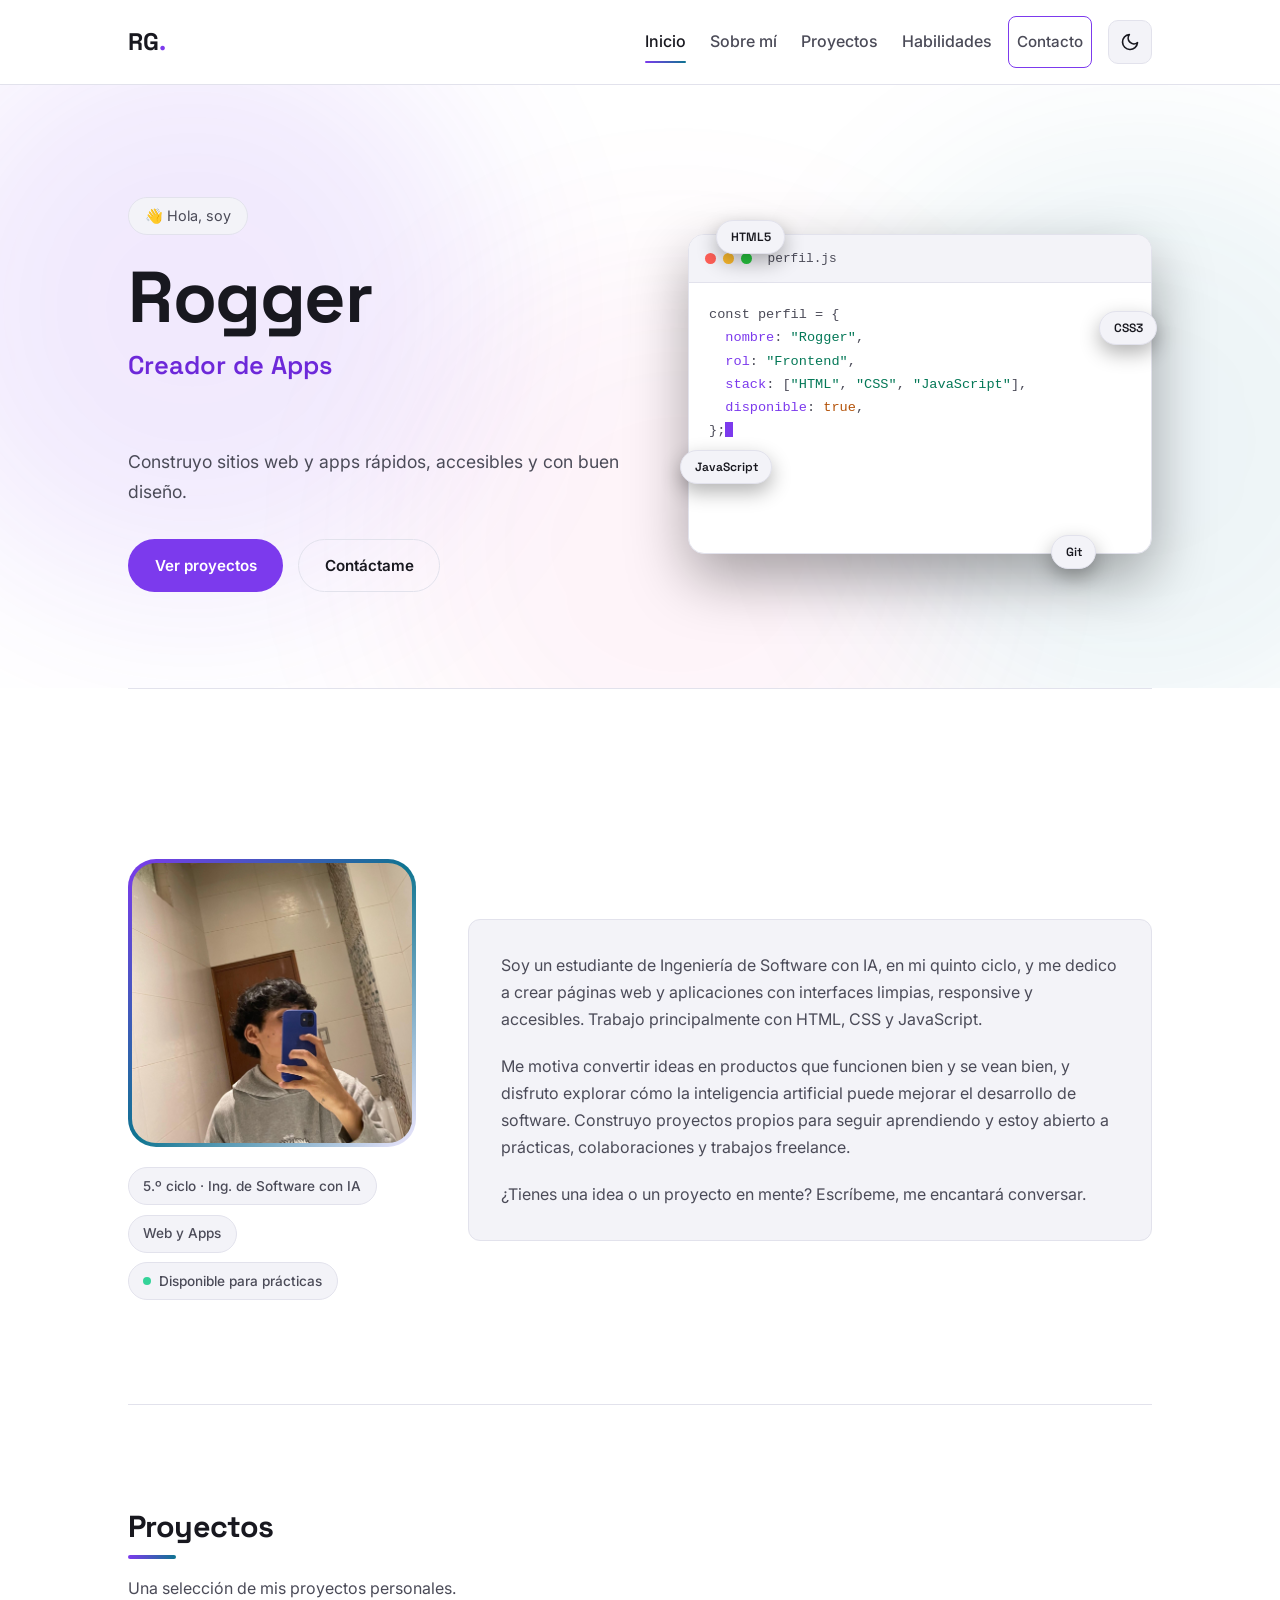
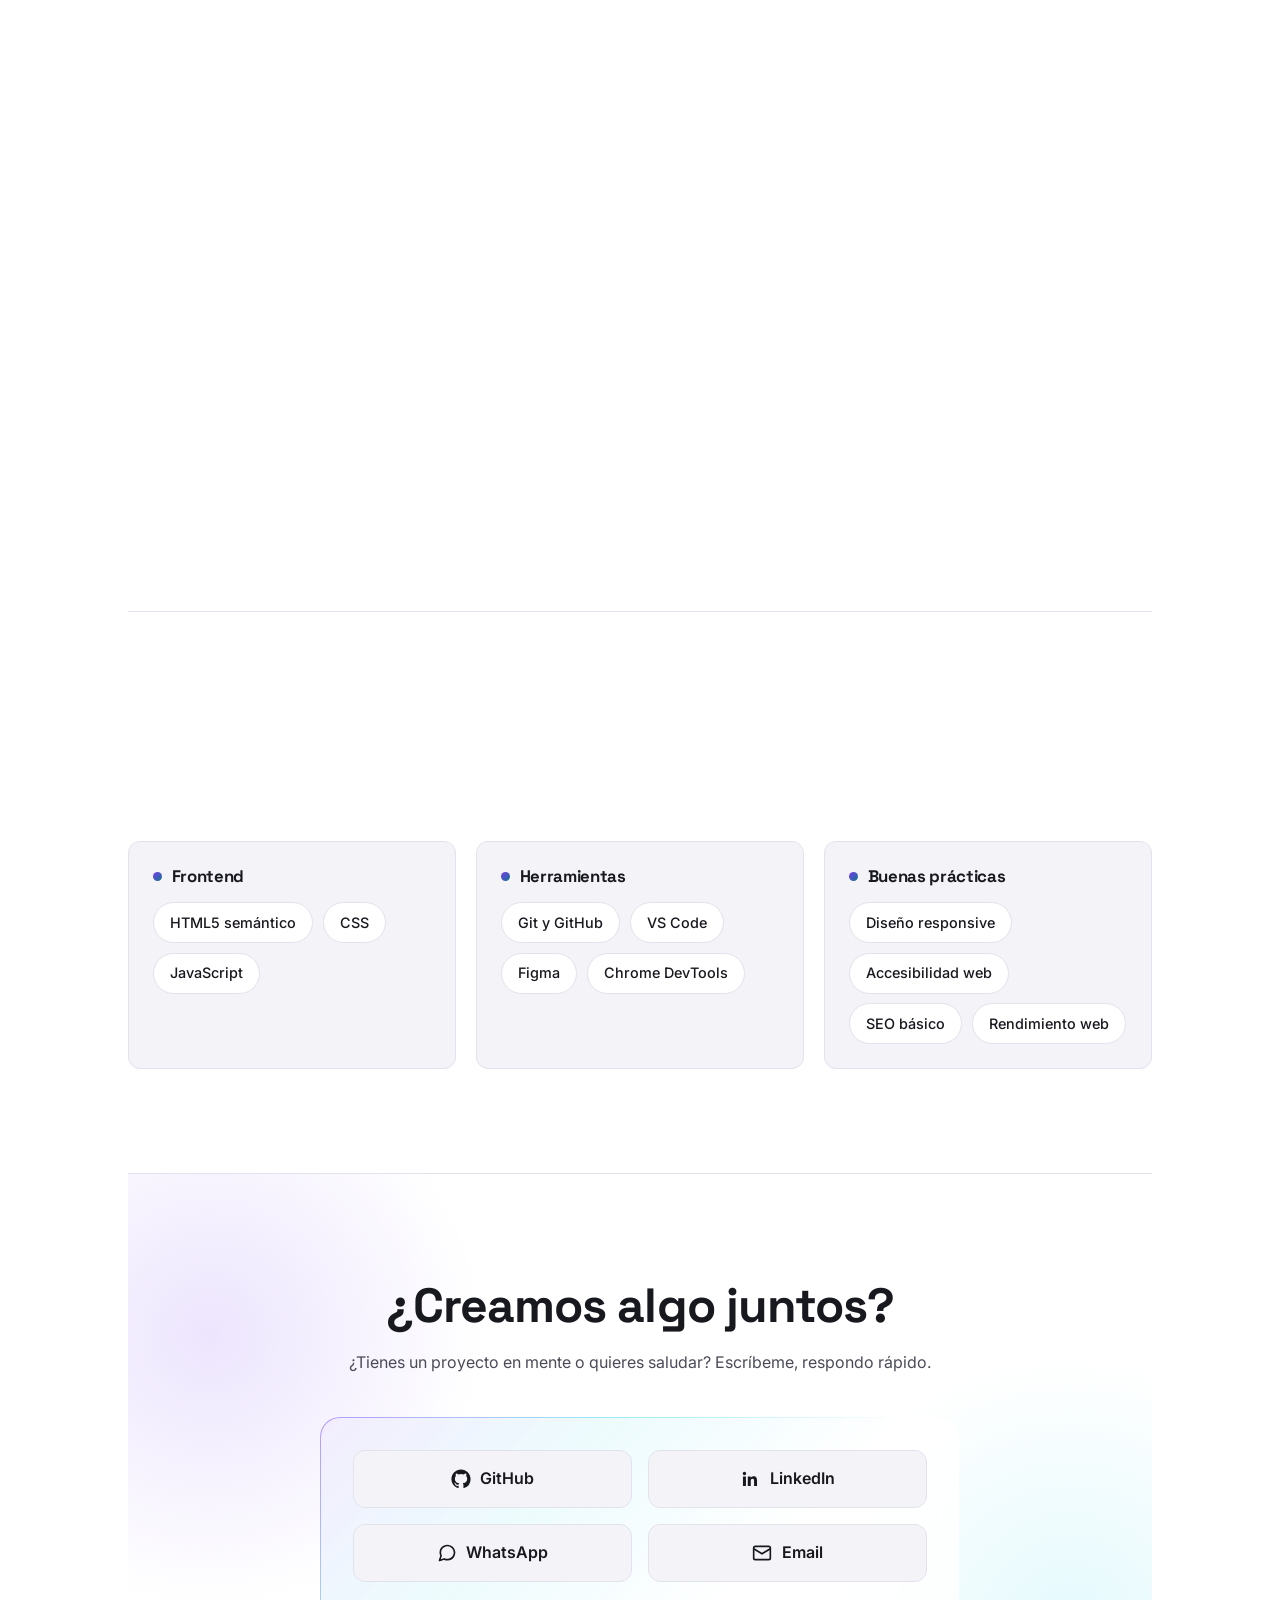
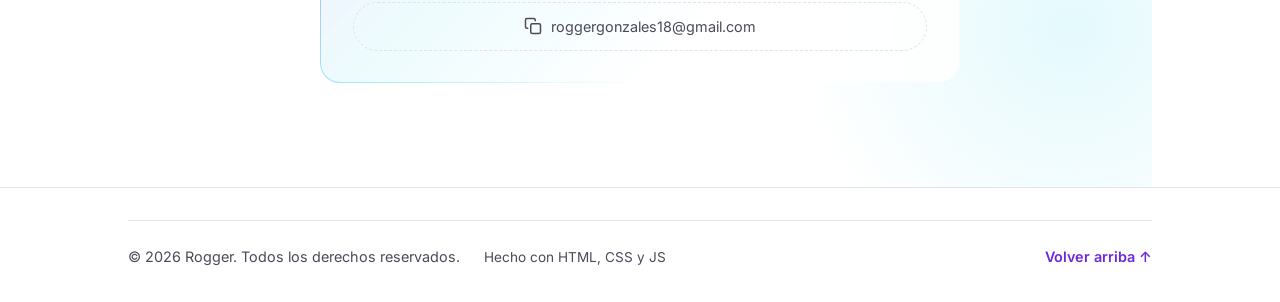
==== commit 86ba8668: "Cambio en los espacios" ====
--- a/index.html
+++ b/index.html
@@ -176,7 +176,7 @@
         </div>
         <div class="about-content reveal">
           <p>
-  Soy estudiante de Ingeniería de Software con IA, en mi quinto ciclo,
+  Soy un estudiante de Ingeniería de Software con IA, en mi quinto ciclo,
   y me dedico a crear páginas web y aplicaciones con interfaces limpias,
   responsive y accesibles. Trabajo principalmente con HTML, CSS y JavaScript.
 </p>
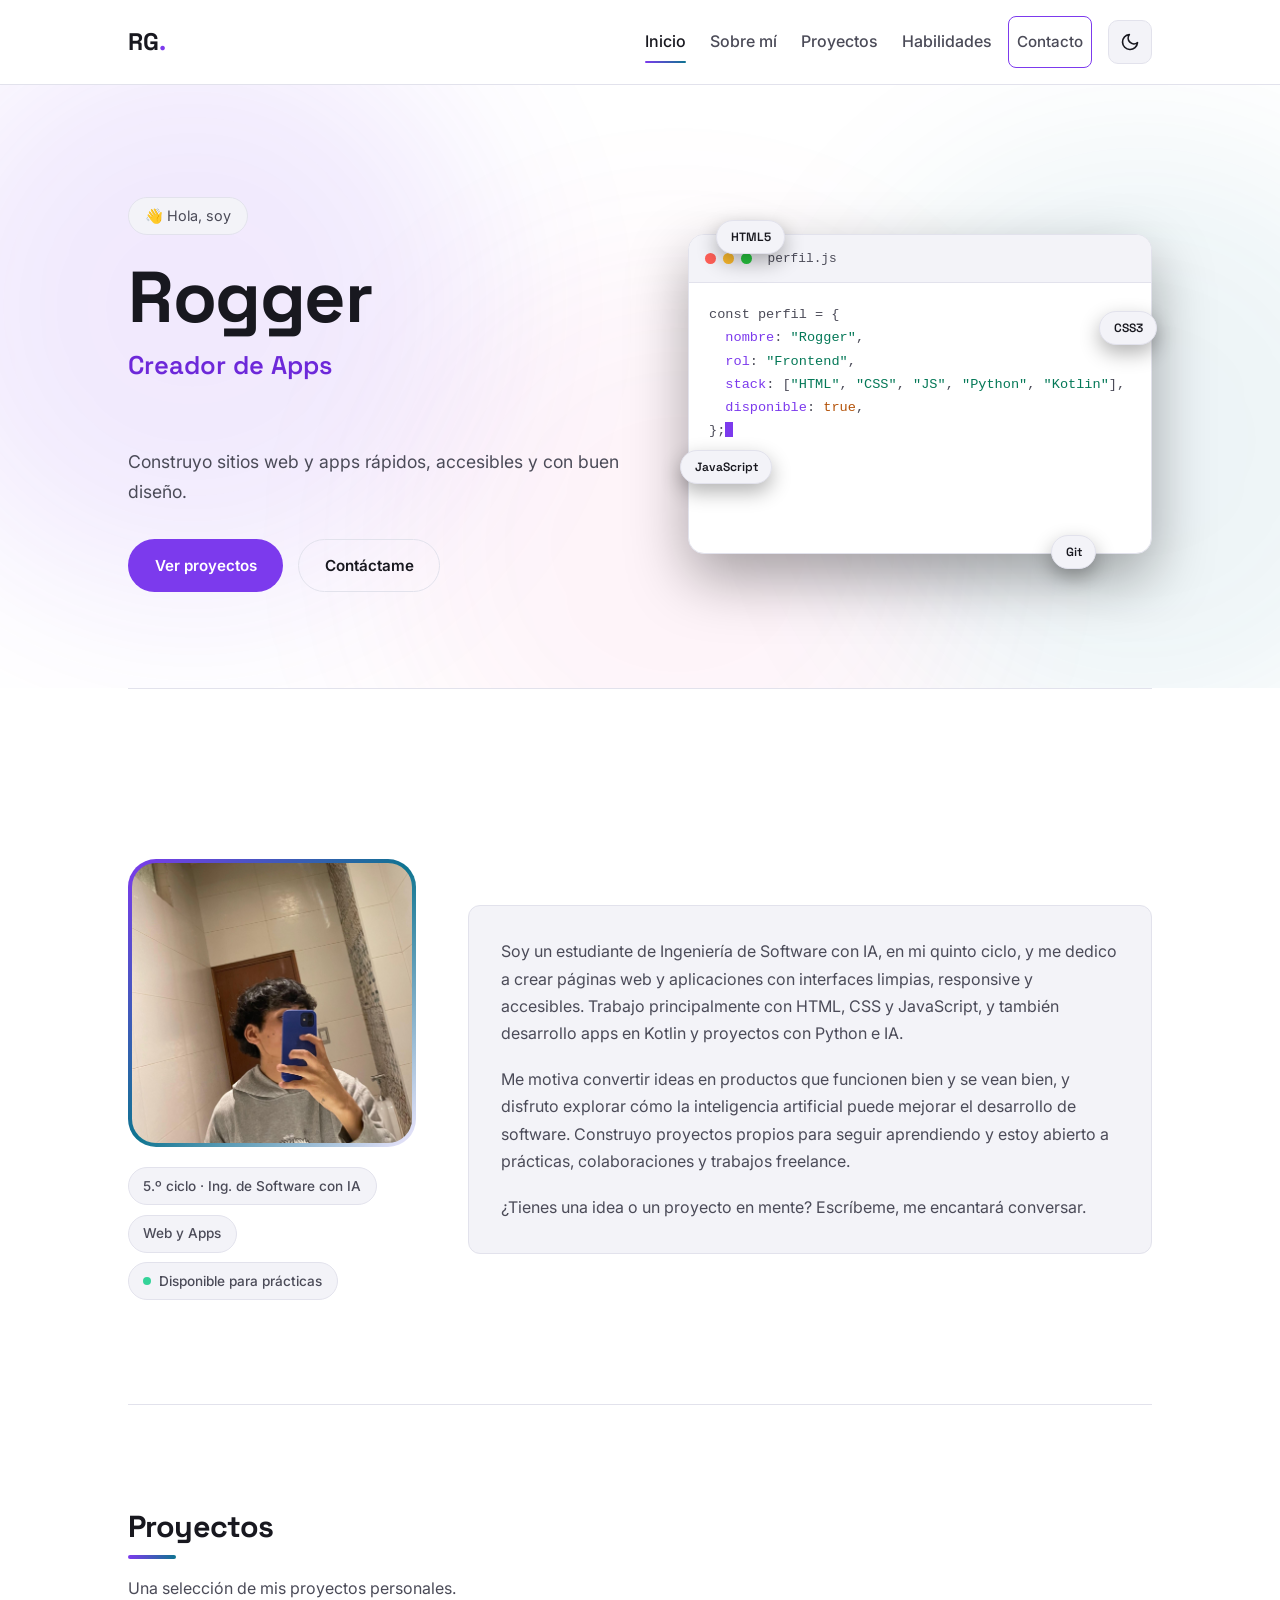
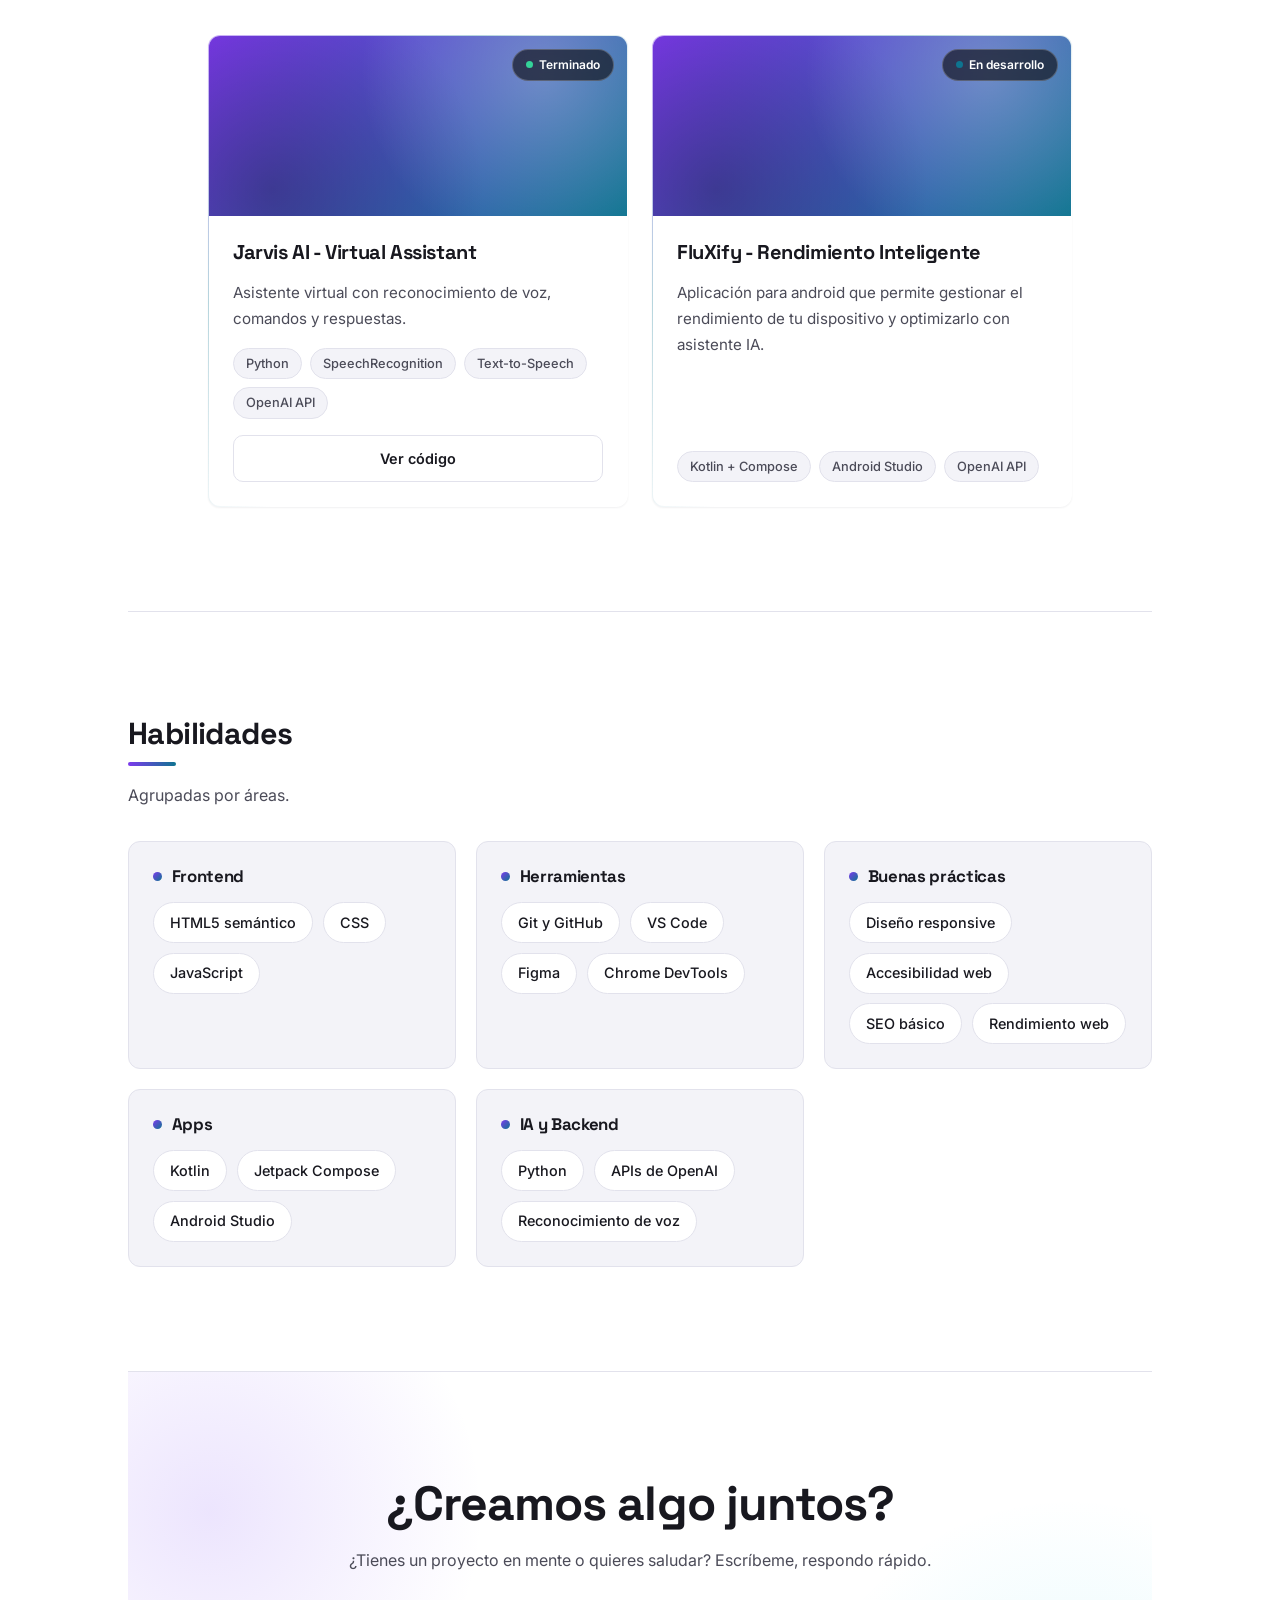
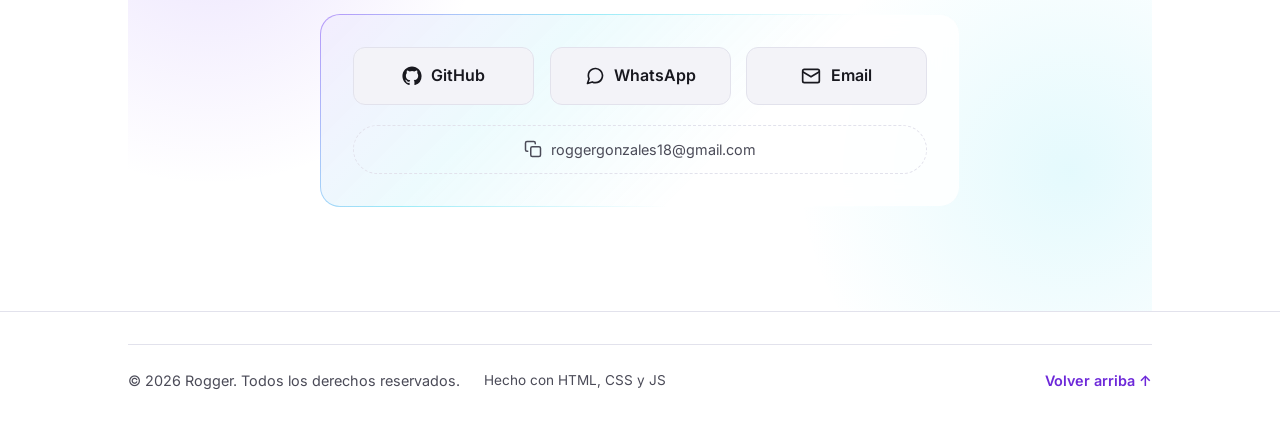
==== commit ed1f4624: "Cambio CSS" ====
--- a/index.html
+++ b/index.html
@@ -9,9 +9,9 @@
   <meta name="description" content="Portafolio de Rogger, estudiante de Ingeniería de Software con IA y desarrollador web frontend: proyectos con HTML, CSS y JavaScript, habilidades y contacto." />
   <meta name="author" content="Rogger" />
   <meta name="robots" content="index, follow" />
-  <link rel="canonical" href="./" />
+  <link rel="canonical" href="https://lxwxx-fx.github.io/lxwxx_fx/" />
   <meta name="color-scheme" content="dark light" />
-  <meta name="theme-color" media="(prefers-color-scheme: dark)" content="#0f0f14" />
+  <meta name="theme-color" media="(prefers-color-scheme: dark)" content="#0b0b12" />
   <meta name="theme-color" media="(prefers-color-scheme: light)" content="#ffffff" />
 
   <!-- Open Graph -->
@@ -20,16 +20,18 @@
   <meta property="og:site_name" content="Portafolio de Rogger" />
   <meta property="og:title" content="Rogger | Estudiante de Ingeniería de Software con IA · Desarrollador Web Frontend" />
   <meta property="og:description" content="Proyectos, habilidades y contacto de Rogger, estudiante de Ingeniería de Software con IA. HTML, CSS y JavaScript: sitios rápidos, responsive y accesibles." />
-  <meta property="og:url" content="./" />
-  <meta property="og:image" content="avatar.svg" />
-  <meta property="og:image:alt" content="Avatar ilustrado con las iniciales RG" />
+  <meta property="og:url" content="https://lxwxx-fx.github.io/lxwxx_fx/" />
+  <meta property="og:image" content="https://lxwxx-fx.github.io/lxwxx_fx/og-image.png" />
+  <meta property="og:image:width" content="1200" />
+  <meta property="og:image:height" content="630" />
+  <meta property="og:image:alt" content="Portada del portafolio de Rogger con su nombre y rol" />
 
   <!-- Twitter Card -->
-  <meta name="twitter:card" content="summary" />
+  <meta name="twitter:card" content="summary_large_image" />
   <meta name="twitter:title" content="Rogger | Estudiante de Ingeniería de Software con IA · Desarrollador Web Frontend" />
   <meta name="twitter:description" content="Proyectos con HTML, CSS y JS puro. Rápidos, responsive y accesibles." />
-  <meta name="twitter:image" content="avatar.svg" />
-  <meta name="twitter:image:alt" content="Avatar ilustrado con las iniciales RG" />
+  <meta name="twitter:image" content="https://lxwxx-fx.github.io/lxwxx_fx/og-image.png" />
+  <meta name="twitter:image:alt" content="Portada del portafolio de Rogger con su nombre y rol" />
 
   <!-- Favicon -->
   <link rel="icon" type="image/svg+xml" href="favicon.svg" />
@@ -143,7 +145,7 @@
               <span class="code-filename">perfil.js</span>
             </div>
             <pre class="code-body" aria-hidden="true"><code id="typed-code"></code><span class="caret" aria-hidden="true"></span></pre>
-            <p class="sr-only">Perfil de Rogger: desarrollador frontend, stack HTML, CSS y JavaScript, disponible para prácticas.</p>
+            <p class="sr-only">Perfil de Rogger: desarrollador frontend, stack HTML, CSS, JavaScript, Python y Kotlin, disponible para prácticas.</p>
           </div>
           <span class="chip chip-1" aria-hidden="true">HTML5</span>
           <span class="chip chip-2" aria-hidden="true">CSS3</span>
@@ -178,7 +180,8 @@
           <p>
   Soy un estudiante de Ingeniería de Software con IA, en mi quinto ciclo,
   y me dedico a crear páginas web y aplicaciones con interfaces limpias,
-  responsive y accesibles. Trabajo principalmente con HTML, CSS y JavaScript.
+  responsive y accesibles. Trabajo principalmente con HTML, CSS y JavaScript,
+  y también desarrollo apps en Kotlin y proyectos con Python e IA.
 </p>
 <p>
   Me motiva convertir ideas en productos que funcionen bien y se vean bien,
@@ -234,6 +237,22 @@
             <li>Accesibilidad web</li>
             <li>SEO básico</li>
             <li>Rendimiento web</li>
+          </ul>
+        </div>
+        <div class="skill-group reveal">
+          <h3>Apps</h3>
+          <ul class="tag-list" aria-label="Desarrollo de aplicaciones">
+            <li>Kotlin</li>
+            <li>Jetpack Compose</li>
+            <li>Android Studio</li>
+          </ul>
+        </div>
+        <div class="skill-group reveal">
+          <h3>IA y Backend</h3>
+          <ul class="tag-list" aria-label="Inteligencia artificial y backend">
+            <li>Python</li>
+            <li>APIs de OpenAI</li>
+            <li>Reconocimiento de voz</li>
           </ul>
         </div>
       </div>
@@ -252,12 +271,6 @@
             <a href="https://github.com/lxwxx-fx" target="_blank" rel="noopener noreferrer" aria-label="GitHub de Rogger (se abre en pestaña nueva)" class="contact-btn magnetic">
               <svg width="20" height="20" viewBox="0 0 24 24" fill="currentColor" aria-hidden="true" focusable="false"><path d="M12 .5C5.65.5.5 5.65.5 12c0 5.08 3.29 9.39 7.86 10.91.58.11.79-.25.79-.55 0-.27-.01-1.17-.02-2.12-3.2.7-3.88-1.36-3.88-1.36-.52-1.33-1.28-1.68-1.28-1.68-1.04-.71.08-.7.08-.7 1.15.08 1.76 1.19 1.76 1.19 1.03 1.76 2.7 1.25 3.36.96.1-.75.4-1.25.72-1.54-2.55-.29-5.23-1.28-5.23-5.68 0-1.26.45-2.28 1.19-3.09-.12-.29-.52-1.46.11-3.05 0 0 .97-.31 3.18 1.18a11.1 11.1 0 0 1 5.8 0c2.2-1.49 3.17-1.18 3.17-1.18.63 1.59.23 2.76.11 3.05.74.81 1.19 1.83 1.19 3.09 0 4.41-2.69 5.38-5.25 5.67.41.35.77 1.05.77 2.12 0 1.53-.01 2.76-.01 3.14 0 .3.2.67.8.55A11.51 11.51 0 0 0 23.5 12C23.5 5.65 18.35.5 12 .5z"/></svg>
               GitHub
-            </a>
-          </li>
-          <li>
-            <a href="https://www.linkedin.com/in/tu-usuario" target="_blank" rel="noopener noreferrer" aria-label="LinkedIn de Rogger (se abre en pestaña nueva)" class="contact-btn magnetic">
-              <svg width="20" height="20" viewBox="0 0 24 24" fill="currentColor" aria-hidden="true" focusable="false"><path d="M20.45 20.45h-3.55v-5.57c0-1.33-.03-3.04-1.85-3.04-1.86 0-2.14 1.45-2.14 2.94v5.67H9.35V9h3.41v1.56h.05c.47-.9 1.63-1.85 3.36-1.85 3.6 0 4.27 2.37 4.27 5.46v6.28zM5.34 7.43a2.06 2.06 0 1 1 0-4.12 2.06 2.06 0 0 1 0 4.12zM7.12 20.45H3.56V9h3.56v11.45z"/></svg>
-              LinkedIn
             </a>
           </li>
           <li>
--- a/styles.css
+++ b/styles.css
@@ -1146,7 +1146,7 @@
 
 @media (min-width: 640px) {
   .contact-buttons {
-    grid-template-columns: repeat(2, 1fr);
+    grid-template-columns: repeat(3, 1fr);
   }
 }
 
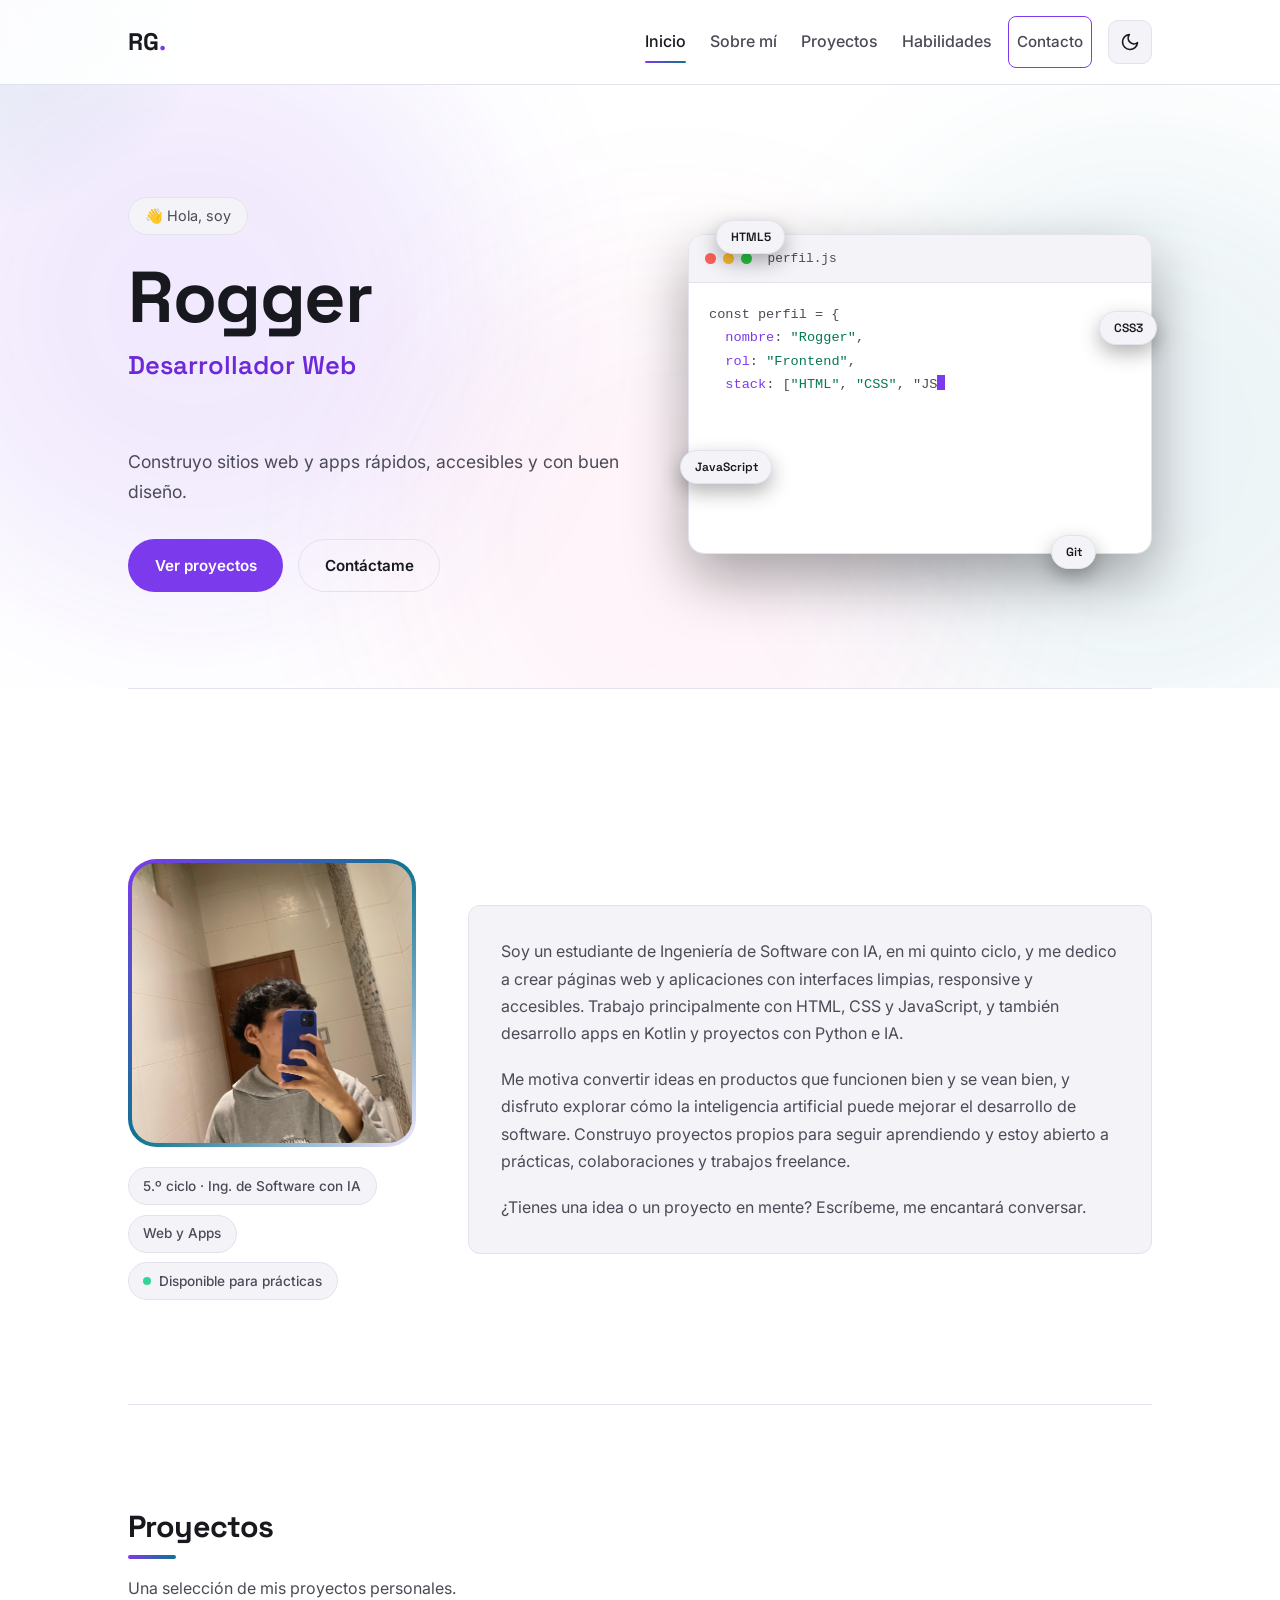
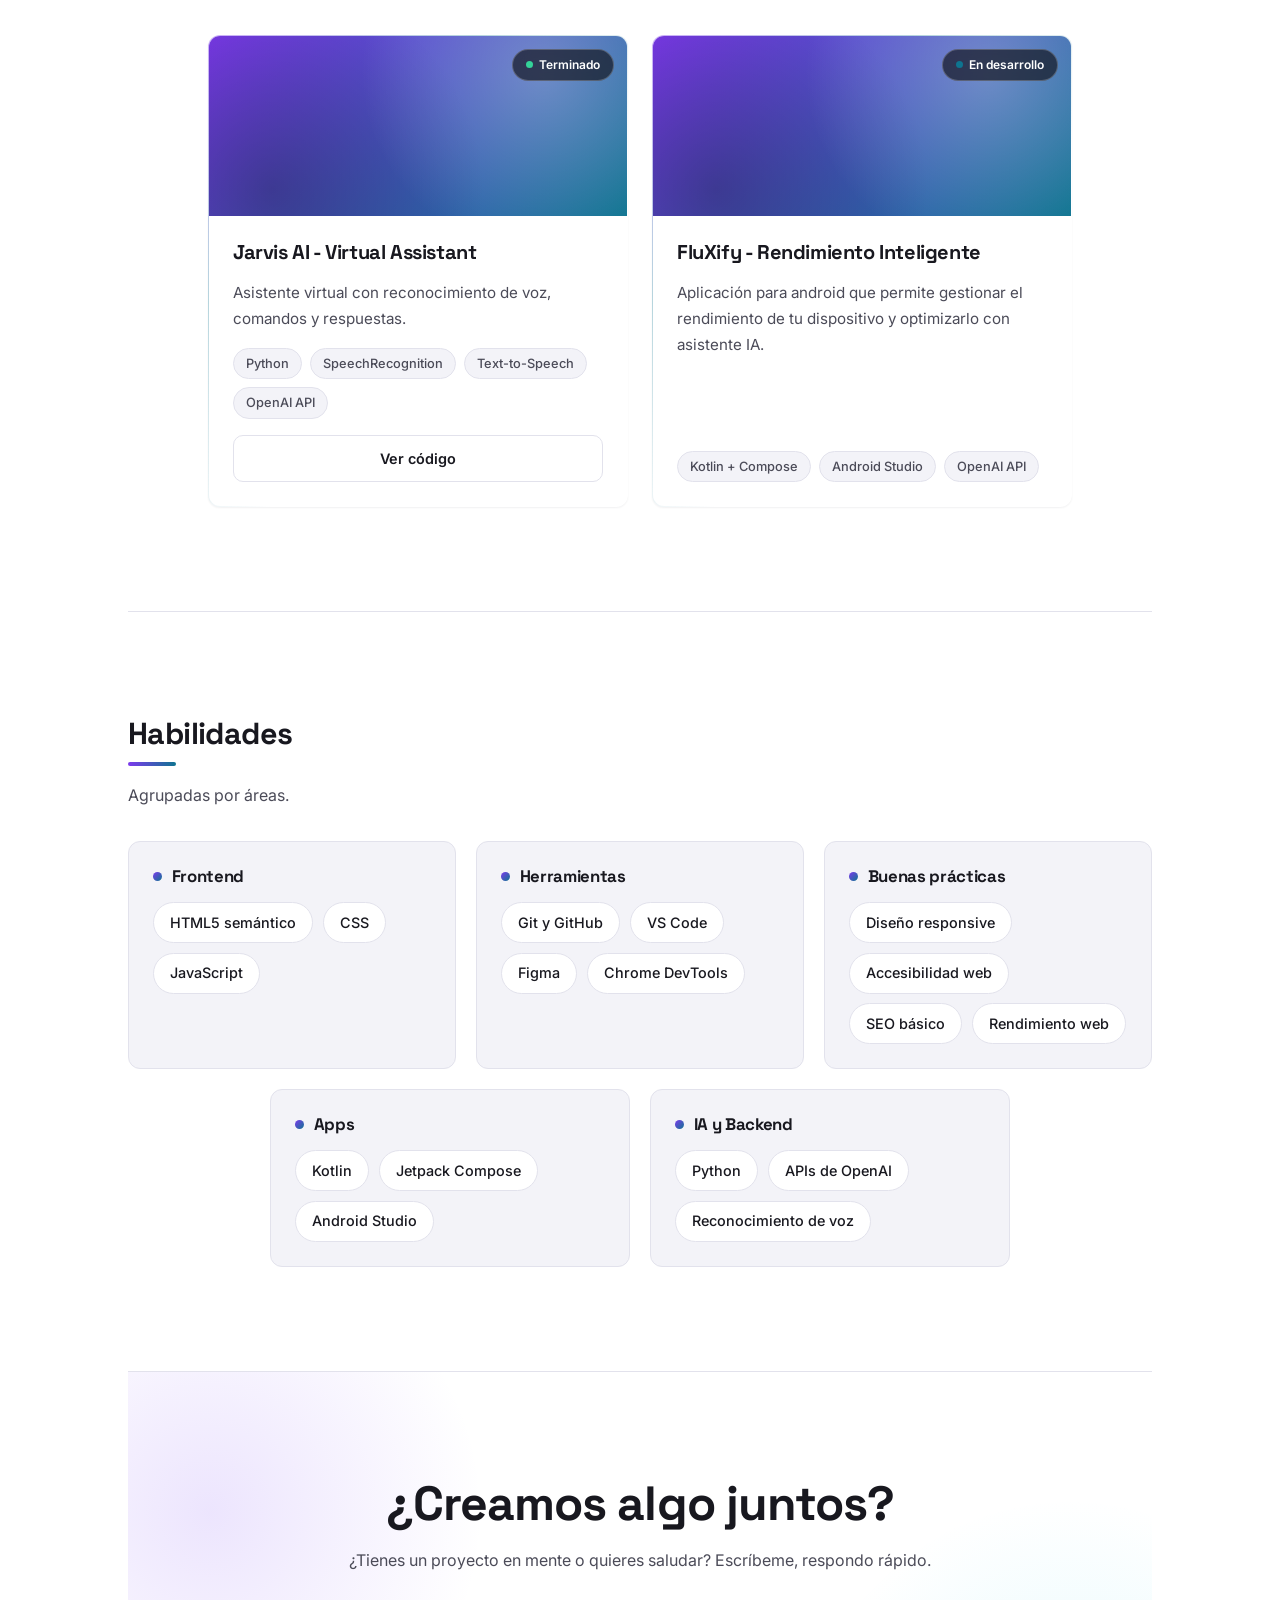
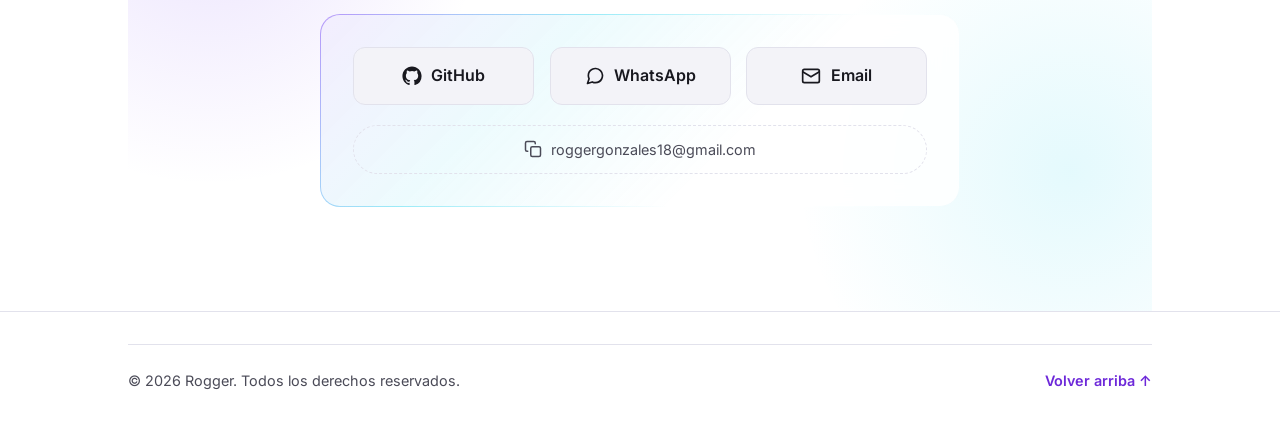
==== commit 60cded9b: "CSS" ====
--- a/index.html
+++ b/index.html
@@ -300,7 +300,6 @@
     <div class="container footer-inner">
       <div class="footer-bottom">
         <p>© <span id="year">2026</span> Rogger. Todos los derechos reservados.</p>
-        <p class="footer-made">Hecho con HTML, CSS y JS</p>
         <a href="#inicio" class="back-top">Volver arriba <span class="back-arrow" aria-hidden="true">↑</span></a>
       </div>
     </div>
--- a/styles.css
+++ b/styles.css
@@ -972,11 +972,15 @@
 
 /* ============ HABILIDADES (grupos por categoría) ============ */
 .skills-groups {
-  display: grid;
+  display: flex;
+  flex-wrap: wrap;
+  justify-content: center;
   gap: 1.25rem;
 }
 
 .skill-group {
+  flex: 1 1 260px;
+  max-width: 360px;
   background: var(--bg-secondary);
   border: 1px solid var(--border);
   border-radius: var(--radius);
@@ -1172,11 +1176,6 @@
   gap: 0.6rem;
 }
 
-.footer-made {
-  color: var(--text-muted);
-  font-size: 0.85rem;
-}
-
 .back-top .back-arrow {
   display: inline-block;
   transition: transform 0.3s var(--ease-out);
@@ -1246,10 +1245,7 @@
     width: 280px;
     height: 280px;
   }
-
-  .skills-groups {
-    grid-template-columns: repeat(3, 1fr);
-  }
+}
 
   .footer-bottom {
     flex-direction: row;
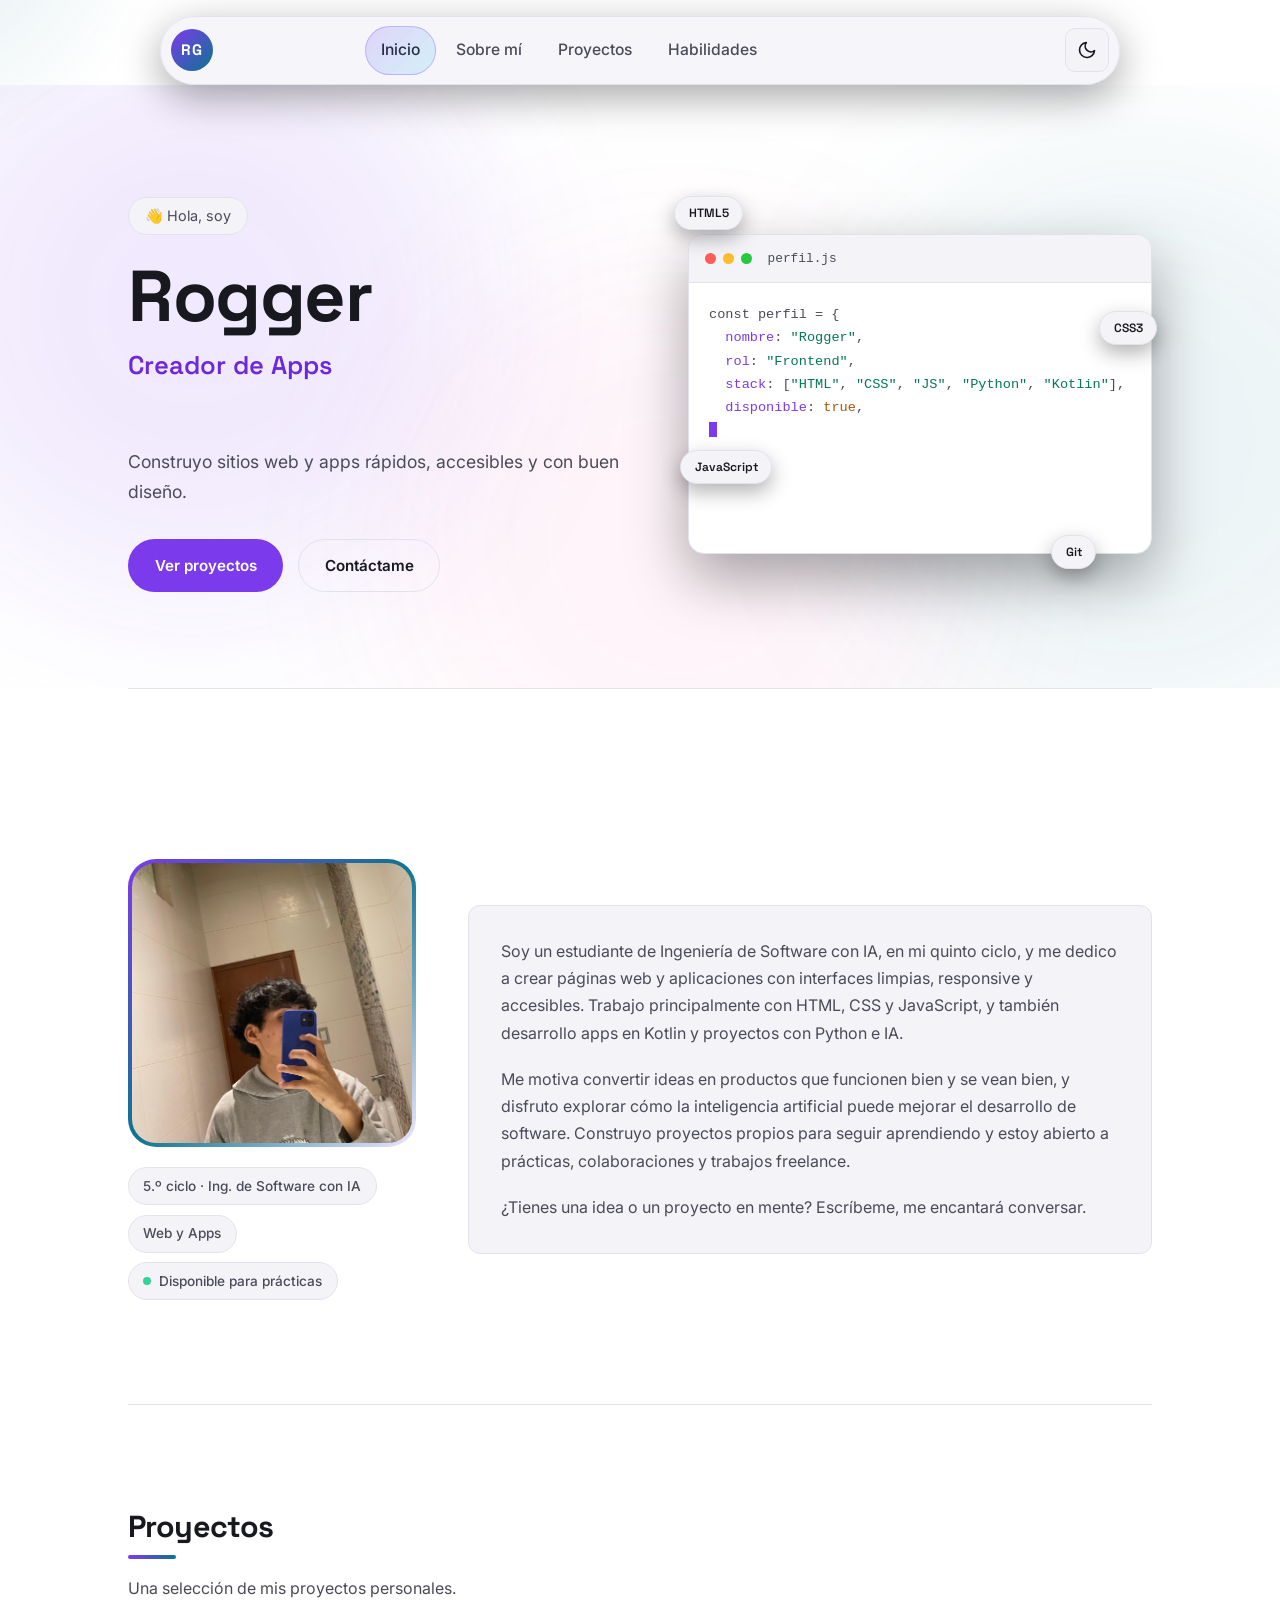
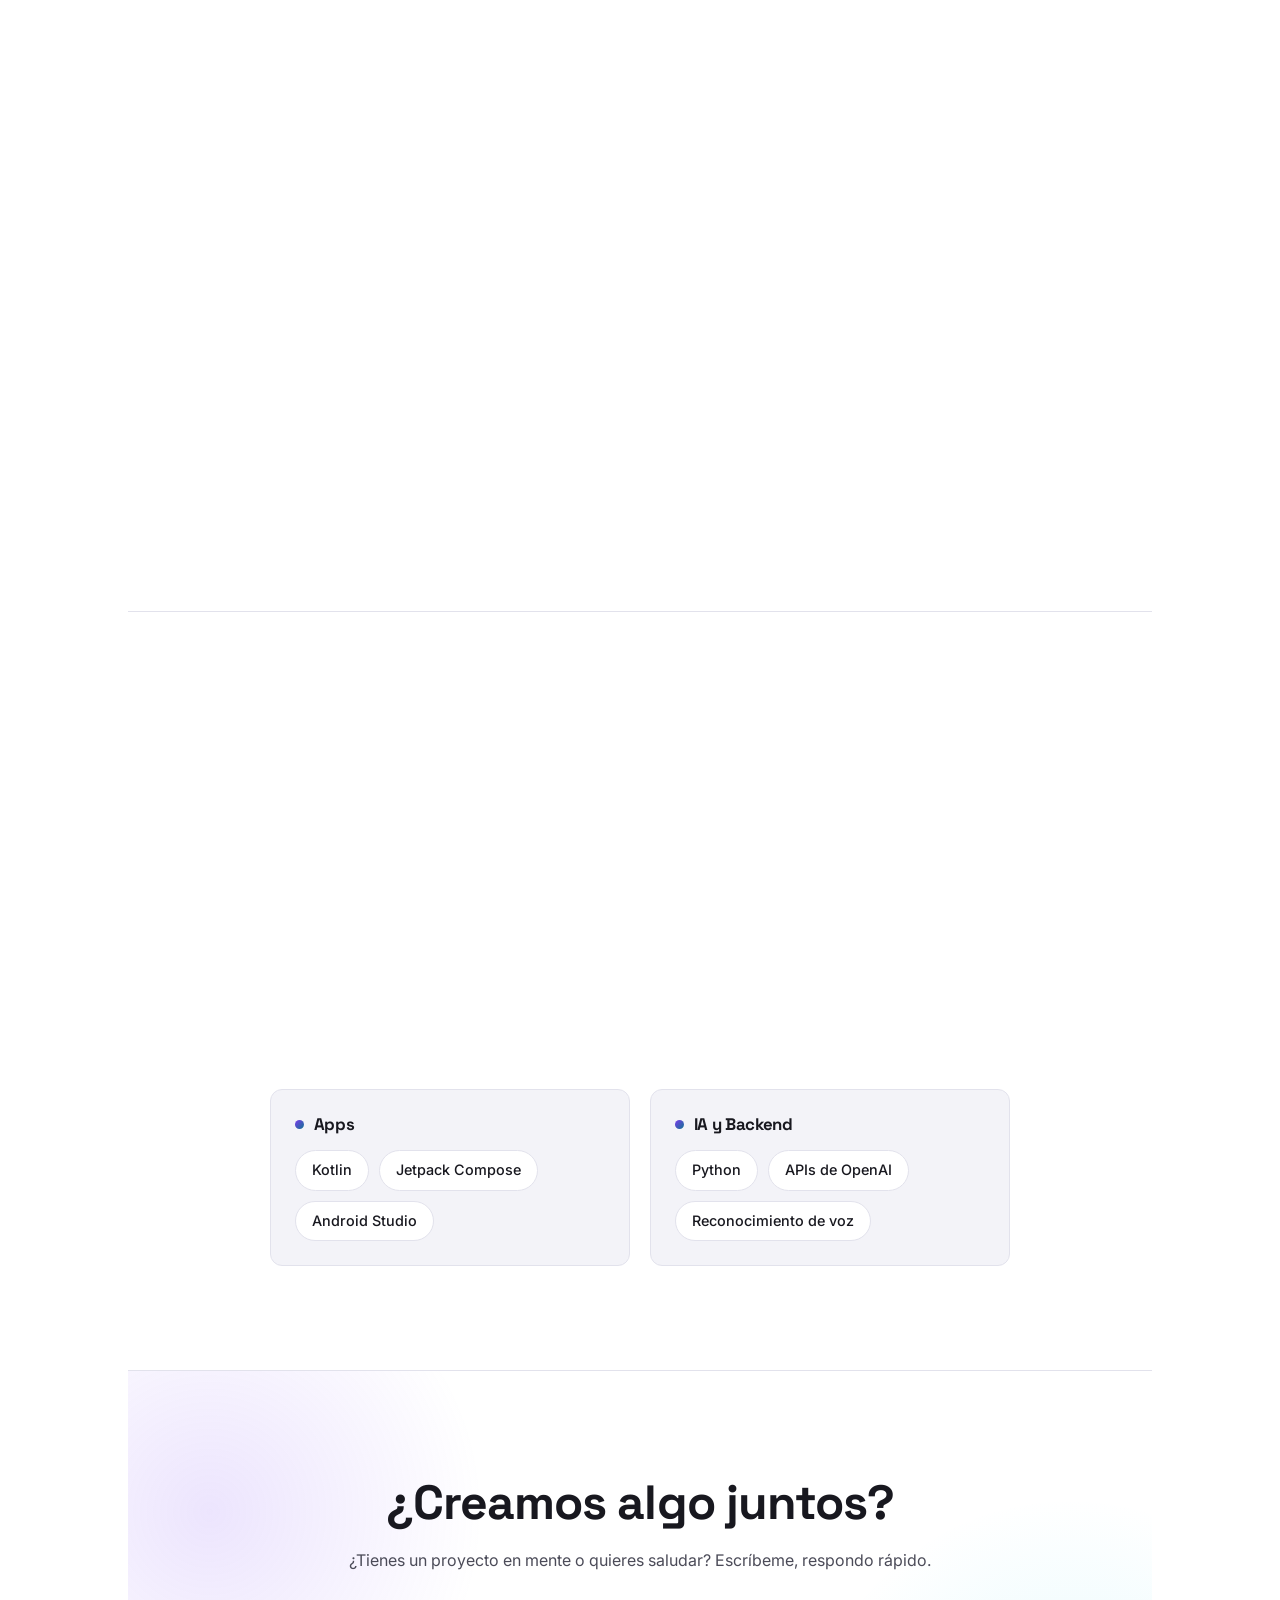
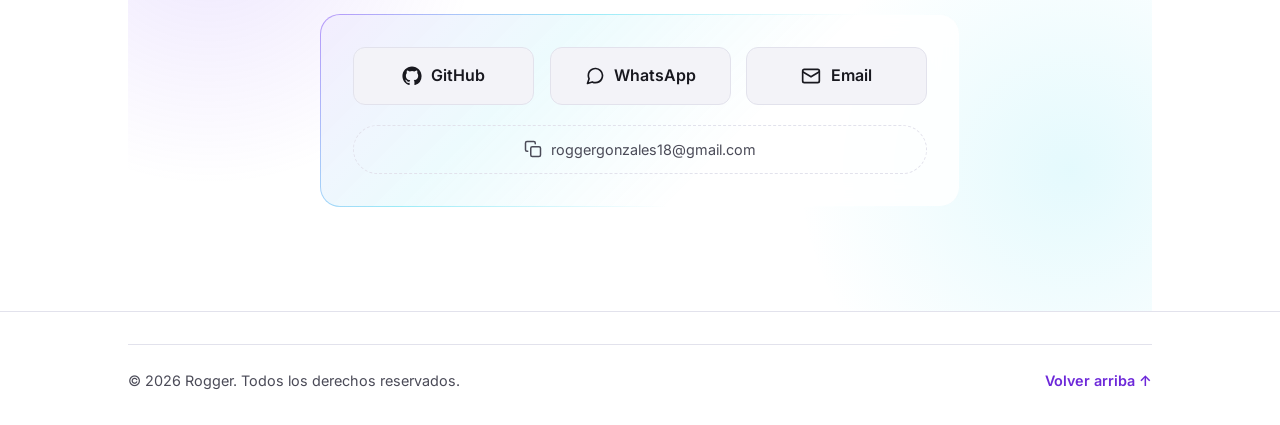
==== commit f967821e: "Actualizacion" ====
--- a/index.html
+++ b/index.html
@@ -71,17 +71,40 @@
 <body>
   <a class="skip-link" href="#contenido">Saltar al contenido</a>
 
-  <!-- Barra de progreso de scroll + resplandor del cursor -->
-  <div id="scroll-progress" aria-hidden="true"></div>
+  <!-- Resplandor que sigue el cursor -->
   <div id="cursor-glow" aria-hidden="true"></div>
 
   <header class="site-header" id="site-header">
-    <nav class="nav container" aria-label="Navegación principal">
-      <a href="#inicio" class="logo" aria-label="Inicio - Rogger">RG<span>.</span></a>
-
-      <div class="nav-actions">
+    <nav class="island" aria-label="Navegación principal">
+      <a href="#inicio" class="brand" aria-label="Inicio - Rogger">
+        <span class="monogram" aria-hidden="true">RG</span>
+      </a>
+
+      <div class="menu-panel" id="nav-menu">
+        <ul class="menu-links">
+          <span class="nav-pill" aria-hidden="true"></span>
+          <li><a href="#inicio" class="nav-link" data-section="inicio">Inicio</a></li>
+          <li><a href="#sobre-mi" class="nav-link" data-section="sobre-mi">Sobre mí</a></li>
+          <li><a href="#proyectos" class="nav-link" data-section="proyectos">Proyectos</a></li>
+          <li><a href="#habilidades" class="nav-link" data-section="habilidades">Habilidades</a></li>
+        </ul>
+        <div class="menu-foot">
+          <a href="#contacto" class="contact-link" data-section="contacto">Contacto <span aria-hidden="true">↗</span></a>
+          <button
+            class="theme-toggle"
+            type="button"
+            aria-label="Cambiar a tema claro"
+            aria-pressed="false"
+            title="Cambiar tema"
+          >
+            <svg class="icon-sun" width="20" height="20" viewBox="0 0 24 24" fill="none" stroke="currentColor" stroke-width="2" stroke-linecap="round" aria-hidden="true"><circle cx="12" cy="12" r="4"/><path d="M12 2v2m0 16v2M4.9 4.9l1.4 1.4m11.4 11.4 1.4 1.4M2 12h2m16 0h2M4.9 19.1l1.4-1.4M17.7 6.3l1.4-1.4"/></svg>
+            <svg class="icon-moon" width="20" height="20" viewBox="0 0 24 24" fill="none" stroke="currentColor" stroke-width="2" stroke-linecap="round" stroke-linejoin="round" aria-hidden="true"><path d="M21 12.8A9 9 0 1 1 11.2 3a7 7 0 0 0 9.8 9.8z"/></svg>
+          </button>
+        </div>
+      </div>
+
+      <div class="island-actions">
         <button
-          id="theme-toggle"
           class="theme-toggle"
           type="button"
           aria-label="Cambiar a tema claro"
@@ -91,7 +114,7 @@
           <svg class="icon-sun" width="20" height="20" viewBox="0 0 24 24" fill="none" stroke="currentColor" stroke-width="2" stroke-linecap="round" aria-hidden="true"><circle cx="12" cy="12" r="4"/><path d="M12 2v2m0 16v2M4.9 4.9l1.4 1.4m11.4 11.4 1.4 1.4M2 12h2m16 0h2M4.9 19.1l1.4-1.4M17.7 6.3l1.4-1.4"/></svg>
           <svg class="icon-moon" width="20" height="20" viewBox="0 0 24 24" fill="none" stroke="currentColor" stroke-width="2" stroke-linecap="round" stroke-linejoin="round" aria-hidden="true"><path d="M21 12.8A9 9 0 1 1 11.2 3a7 7 0 0 0 9.8 9.8z"/></svg>
         </button>
-
+        <a href="#contacto" class="contact-cta magnetic">Contacto <span class="cta-arrow" aria-hidden="true">↗</span></a>
         <button
           class="nav-toggle"
           aria-expanded="false"
@@ -103,14 +126,7 @@
           <span aria-hidden="true"></span>
         </button>
       </div>
-
-      <ul id="nav-menu" class="nav-menu">
-        <li><a href="#inicio" class="nav-link" data-section="inicio">Inicio</a></li>
-        <li><a href="#sobre-mi" class="nav-link" data-section="sobre-mi">Sobre mí</a></li>
-        <li><a href="#proyectos" class="nav-link" data-section="proyectos">Proyectos</a></li>
-        <li><a href="#habilidades" class="nav-link" data-section="habilidades">Habilidades</a></li>
-        <li><a href="#contacto" class="btn btn-small magnetic nav-link" data-section="contacto">Contacto</a></li>
-      </ul>
+      <span id="scroll-progress" aria-hidden="true"></span>
     </nav>
   </header>
 
--- a/styles.css
+++ b/styles.css
@@ -55,7 +55,7 @@
 
 html {
   scroll-behavior: smooth;
-  scroll-padding-top: 84px;
+  scroll-padding-top: 108px;
 }
 
 body {
@@ -97,7 +97,7 @@
 .theme-toggle:focus-visible,
 .nav-toggle:focus-visible,
 .back-top:focus-visible,
-.logo:focus-visible {
+.brand:focus-visible {
   outline: 3px solid var(--focus);
   outline-offset: 3px;
 }
@@ -142,17 +142,18 @@
 }
 
 /* ============ SCROLL PROGRESS + CURSOR GLOW ============ */
+/* Progreso de lectura integrado en el borde inferior de la píldora */
 #scroll-progress {
-  position: fixed;
-  top: 0;
-  left: 0;
-  right: 0;
-  height: 3px;
-  z-index: 80;
+  position: absolute;
+  left: 22px;
+  right: 22px;
+  bottom: 7px;
+  height: 2px;
+  border-radius: 999px;
   background: linear-gradient(90deg, var(--accent), var(--accent-2));
   transform: scaleX(0);
   transform-origin: left center;
-  opacity: 0.95;
+  opacity: 0.9;
   pointer-events: none;
 }
 
@@ -181,49 +182,112 @@
 }
 
 /* ============ HEADER / NAV (vidrio) ============ */
+/* ============ HEADER: isla flotante ============ */
 .site-header {
   position: sticky;
   top: 0;
   z-index: 50;
+  padding: 16px 1rem 0;
+  transition: transform 0.35s var(--ease-out);
+}
+
+/* Al bajar rápido se oculta; al subir reaparece */
+.site-header.nav-hidden {
+  transform: translateY(-120%);
+}
+
+.island {
+  position: relative;
+  display: flex;
+  align-items: center;
+  gap: 0.75rem;
+  width: min(100%, 960px);
+  margin-inline: auto;
+  padding: 0.55rem 0.6rem;
+  border-radius: 999px;
   background: var(--header-bg);
-  -webkit-backdrop-filter: blur(16px) saturate(1.4);
-  backdrop-filter: blur(16px) saturate(1.4);
-  border-bottom: 1px solid var(--border);
-}
-
-.site-header.scrolled {
+  background: color-mix(in srgb, var(--bg-secondary) 72%, transparent);
+  -webkit-backdrop-filter: blur(18px) saturate(1.4);
+  backdrop-filter: blur(18px) saturate(1.4);
+  border: 1px solid var(--border);
+  box-shadow: 0 12px 40px rgba(0, 0, 0, 0.35);
+  transition: padding 0.3s ease, background 0.3s ease, box-shadow 0.3s ease;
+}
+
+/* Sin soporte de blur: fondo casi opaco */
+@supports not ((backdrop-filter: blur(1px)) or (-webkit-backdrop-filter: blur(1px))) {
+  .island {
+    background: var(--bg);
+  }
+}
+
+/* Isla contraída al bajar */
+.site-header.compact .island {
+  padding: 0.35rem 0.45rem;
   background: var(--header-bg-scrolled);
-}
-
-.nav {
-  display: flex;
-  align-items: center;
-  justify-content: space-between;
-  padding: 1rem 0;
-}
-
-.logo {
-  font-family: var(--font-heading);
-  font-size: 1.5rem;
-  font-weight: 700;
-  color: var(--text);
-}
-
-.logo span {
-  color: var(--accent);
-}
-
-.nav-actions {
-  display: flex;
-  align-items: center;
-  gap: 0.6rem;
-}
-
-/* Botón de tema: objetivo táctil mínimo 44px */
-.theme-toggle {
+  box-shadow: 0 8px 28px rgba(0, 0, 0, 0.45);
+}
+
+/* Progreso de lectura integrado en el borde inferior de la píldora */
+#scroll-progress {
+  position: absolute;
+  left: 22px;
+  right: 22px;
+  bottom: 7px;
+  height: 2px;
+  border-radius: 999px;
+  background: linear-gradient(90deg, var(--accent), var(--accent-2));
+  transform: scaleX(0);
+  transform-origin: left center;
+  opacity: 0.9;
+  pointer-events: none;
+}
+
+.brand {
+  display: inline-flex;
+  flex-shrink: 0;
+  border-radius: 50%;
+}
+
+.monogram {
   display: inline-flex;
   align-items: center;
   justify-content: center;
+  width: 42px;
+  height: 42px;
+  border-radius: 50%;
+  background: linear-gradient(135deg, var(--accent), var(--accent-2));
+  color: #fff;
+  font-family: var(--font-heading);
+  font-weight: 700;
+  font-size: 0.95rem;
+  letter-spacing: 0.02em;
+  transition: filter 0.3s ease, transform 0.3s var(--ease-out);
+}
+
+.brand:hover .monogram {
+  filter: brightness(1.15);
+  transform: scale(1.06);
+}
+
+.island-actions {
+  display: flex;
+  align-items: center;
+  gap: 0.5rem;
+  margin-left: auto;
+  flex-shrink: 0;
+}
+
+/* En móvil la isla muestra solo logo y menú */
+.island-actions .theme-toggle,
+.island-actions .contact-cta {
+  display: none;
+}
+
+/* Botón de tema: objetivo táctil mínimo 44px, iconos apilados con transición */
+.theme-toggle {
+  display: grid;
+  place-items: center;
   width: 44px;
   height: 44px;
   border-radius: 10px;
@@ -238,16 +302,24 @@
   color: var(--accent-text);
 }
 
+.theme-toggle svg {
+  grid-area: 1 / 1;
+  transition: opacity 0.3s ease, transform 0.45s var(--ease-out);
+}
+
 .theme-toggle .icon-moon {
-  display: none;
+  opacity: 0;
+  transform: rotate(-120deg) scale(0.4);
+}
+
+[data-theme="light"] .theme-toggle .icon-sun {
+  opacity: 0;
+  transform: rotate(120deg) scale(0.4);
 }
 
 [data-theme="light"] .theme-toggle .icon-moon {
-  display: block;
-}
-
-[data-theme="light"] .theme-toggle .icon-sun {
-  display: none;
+  opacity: 1;
+  transform: rotate(0deg) scale(1);
 }
 
 .nav-toggle {
@@ -271,55 +343,139 @@
   width: 22px;
   height: 2px;
   background: var(--text);
-}
-
-.nav-menu {
+  transition: transform 0.35s var(--ease-out), opacity 0.25s ease;
+}
+
+/* Hamburguesa → X */
+.nav-toggle.open span:nth-child(1) {
+  transform: translateY(7px) rotate(45deg);
+}
+
+.nav-toggle.open span:nth-child(2) {
+  opacity: 0;
+  transform: scaleX(0);
+}
+
+.nav-toggle.open span:nth-child(3) {
+  transform: translateY(-7px) rotate(-45deg);
+}
+
+/* Panel desplegable móvil: esquinas redondeadas bajo la isla */
+.menu-panel {
+  position: absolute;
+  top: calc(100% + 8px);
+  left: 0;
+  right: 0;
+  z-index: 1;
+  border-radius: 24px;
+  padding: 1.5rem 1.5rem 1.75rem;
+  background: var(--menu-bg);
+  -webkit-backdrop-filter: blur(20px) saturate(1.3);
+  backdrop-filter: blur(20px) saturate(1.3);
+  border: 1px solid var(--border);
+  box-shadow: 0 20px 50px rgba(0, 0, 0, 0.4);
+  opacity: 0;
+  visibility: hidden;
+  transform: translateY(-10px);
+  transition: opacity 0.35s ease, transform 0.35s var(--ease-out), visibility 0s linear 0.35s;
+}
+
+.menu-panel.open {
+  opacity: 1;
+  visibility: visible;
+  transform: translateY(0);
+  transition: opacity 0.35s ease, transform 0.35s var(--ease-out);
+}
+
+.menu-links {
+  list-style: none;
+  display: flex;
+  flex-direction: column;
+  gap: 0.25rem;
+}
+
+.menu-links li {
+  opacity: 0;
+  transform: translateY(16px);
+  transition: opacity 0.4s ease, transform 0.45s var(--ease-out);
+}
+
+.menu-panel.open .menu-links li {
+  opacity: 1;
+  transform: translateY(0);
+}
+
+.menu-panel.open .menu-links li:nth-of-type(1) { transition-delay: 0.07s; }
+.menu-panel.open .menu-links li:nth-of-type(2) { transition-delay: 0.13s; }
+.menu-panel.open .menu-links li:nth-of-type(3) { transition-delay: 0.19s; }
+.menu-panel.open .menu-links li:nth-of-type(4) { transition-delay: 0.25s; }
+
+.menu-links a {
+  display: block;
+  color: var(--text-muted);
+  padding: 0.8rem 1rem;
+  border-radius: 14px;
+  font-weight: 600;
+  font-family: var(--font-heading);
+  font-size: clamp(1.3rem, 6vw, 1.7rem);
+}
+
+.menu-links a:hover {
+  color: var(--text);
+  background: var(--card-bg);
+}
+
+/* Pie del panel móvil: contacto + tema */
+.menu-foot {
+  display: flex;
+  align-items: center;
+  gap: 0.75rem;
+  margin-top: 1rem;
+  padding-top: 1.25rem;
+  border-top: 1px solid var(--border);
+  opacity: 0;
+  transform: translateY(16px);
+  transition: opacity 0.4s ease, transform 0.45s var(--ease-out);
+}
+
+.menu-panel.open .menu-foot {
+  opacity: 1;
+  transform: translateY(0);
+  transition-delay: 0.31s;
+}
+
+.contact-link {
+  flex: 1;
+  text-align: center;
+  padding: 0.8rem 1rem;
+  border-radius: 999px;
+  font-weight: 600;
+  background: linear-gradient(135deg, var(--accent), var(--accent-2));
+  color: #fff;
+}
+
+.contact-link:hover {
+  color: #fff;
+  filter: brightness(1.1);
+}
+
+.nav-link.active {
+  color: var(--text);
+}
+
+/* Píldora deslizante de sección activa (solo escritorio) */
+.nav-pill {
   display: none;
   position: absolute;
-  top: 100%;
   left: 0;
-  right: 0;
-  background: var(--menu-bg);
-  -webkit-backdrop-filter: blur(16px);
-  backdrop-filter: blur(16px);
-  border-bottom: 1px solid var(--border);
-  list-style: none;
-  padding: 1rem 1.25rem 1.5rem;
-  flex-direction: column;
-  gap: 0.25rem;
-}
-
-.nav-menu.open {
-  display: flex;
-}
-
-.nav-menu a {
-  display: block;
-  color: var(--text-muted);
-  padding: 0.75rem 0.5rem;
-  border-radius: 8px;
-  font-weight: 500;
-}
-
-.nav-menu a:hover {
-  color: var(--text);
-  background: var(--card-bg);
-}
-
-.nav-link.active {
-  color: var(--text);
-  position: relative;
-}
-
-.nav-link.active::after {
-  content: "";
-  position: absolute;
-  left: 0.5rem;
-  right: 0.5rem;
-  bottom: 0.3rem;
-  height: 2px;
+  top: 0;
   border-radius: 999px;
-  background: linear-gradient(90deg, var(--accent), var(--accent-2));
+  background: linear-gradient(135deg, rgba(139, 92, 246, 0.22), rgba(34, 211, 238, 0.16));
+  border: 1px solid rgba(139, 92, 246, 0.35);
+  opacity: 0;
+  pointer-events: none;
+  transition: transform 0.35s var(--ease-out), width 0.35s var(--ease-out), opacity 0.3s ease;
+  will-change: transform;
 }
 
 /* ============ BOTONES (magnéticos) ============ */
@@ -351,12 +507,6 @@
 .btn-secondary:hover {
   border-color: var(--accent);
   color: var(--accent);
-}
-
-.btn-small {
-  border: 1px solid var(--accent);
-  color: var(--accent);
-  padding: 0.5rem 1.2rem;
 }
 
 /* ============ SECCIONES + REVEAL ON SCROLL ============ */
@@ -681,7 +831,7 @@
   white-space: nowrap;
 }
 
-.chip-1 { top: -14px; left: 6%; animation-delay: -1s; }
+.chip-1 { top: -38px; left: -14px; animation-delay: -1s; }
 .chip-2 { top: 24%; right: -6px; animation-delay: -2.5s; animation-duration: 7s; }
 .chip-3 { bottom: 22%; left: -8px; animation-delay: -4s; animation-duration: 8s; }
 .chip-4 { bottom: -14px; right: 12%; animation-delay: -0.5s; animation-duration: 5.5s; }
@@ -1211,24 +1361,75 @@
     display: none;
   }
 
-  .nav-menu {
-    display: flex;
-    position: static;
-    background: none;
-    -webkit-backdrop-filter: none;
-    backdrop-filter: none;
-    border: none;
-    padding: 0;
+  /* En escritorio el panel se disuelve: los enlaces van directos en la isla */
+  .menu-panel {
+    display: contents;
+  }
+
+  .menu-links {
+    position: relative;
     flex-direction: row;
     align-items: center;
-    gap: 0.5rem;
-    order: 1;
-    margin-left: auto;
-  }
-
-  .nav-actions {
-    order: 2;
-    margin-left: 1rem;
+    gap: 0.25rem;
+    margin-inline: auto;
+    opacity: 1;
+    visibility: visible;
+  }
+
+  .menu-links li {
+    opacity: 1;
+    transform: none;
+    transition: none;
+  }
+
+  .menu-links a {
+    font-family: var(--font-body);
+    font-size: 0.98rem;
+    font-weight: 500;
+    padding: 0.7rem 1rem;
+  }
+
+  .menu-foot {
+    display: none;
+  }
+
+  .nav-pill {
+    display: block;
+  }
+
+  .island-actions .theme-toggle {
+    display: grid;
+  }
+
+  /* Contacto: botón pequeño con borde de gradiente */
+  .contact-cta {
+    display: inline-flex;
+    align-items: center;
+    gap: 0.35rem;
+    padding: 0.55rem 1.15rem;
+    border-radius: 999px;
+    font-weight: 600;
+    font-size: 0.9rem;
+    color: var(--text);
+    border: 1px solid transparent;
+    background:
+      linear-gradient(var(--bg-secondary), var(--bg-secondary)) padding-box,
+      linear-gradient(135deg, var(--accent), var(--accent-2)) border-box;
+    will-change: transform;
+  }
+
+  .contact-cta:hover {
+    color: var(--accent-text);
+    box-shadow: 0 6px 20px rgba(139, 92, 246, 0.35);
+  }
+
+  .contact-cta .cta-arrow {
+    display: inline-block;
+    transition: transform 0.3s var(--ease-out);
+  }
+
+  .contact-cta:hover .cta-arrow {
+    transform: translate(2px, -2px);
   }
 
   .hero {
@@ -1344,4 +1545,8 @@
     opacity: 1 !important;
     transform: none !important;
   }
-}
+
+  .menu-links li {
+    transition-delay: 0s !important;
+  }
+}
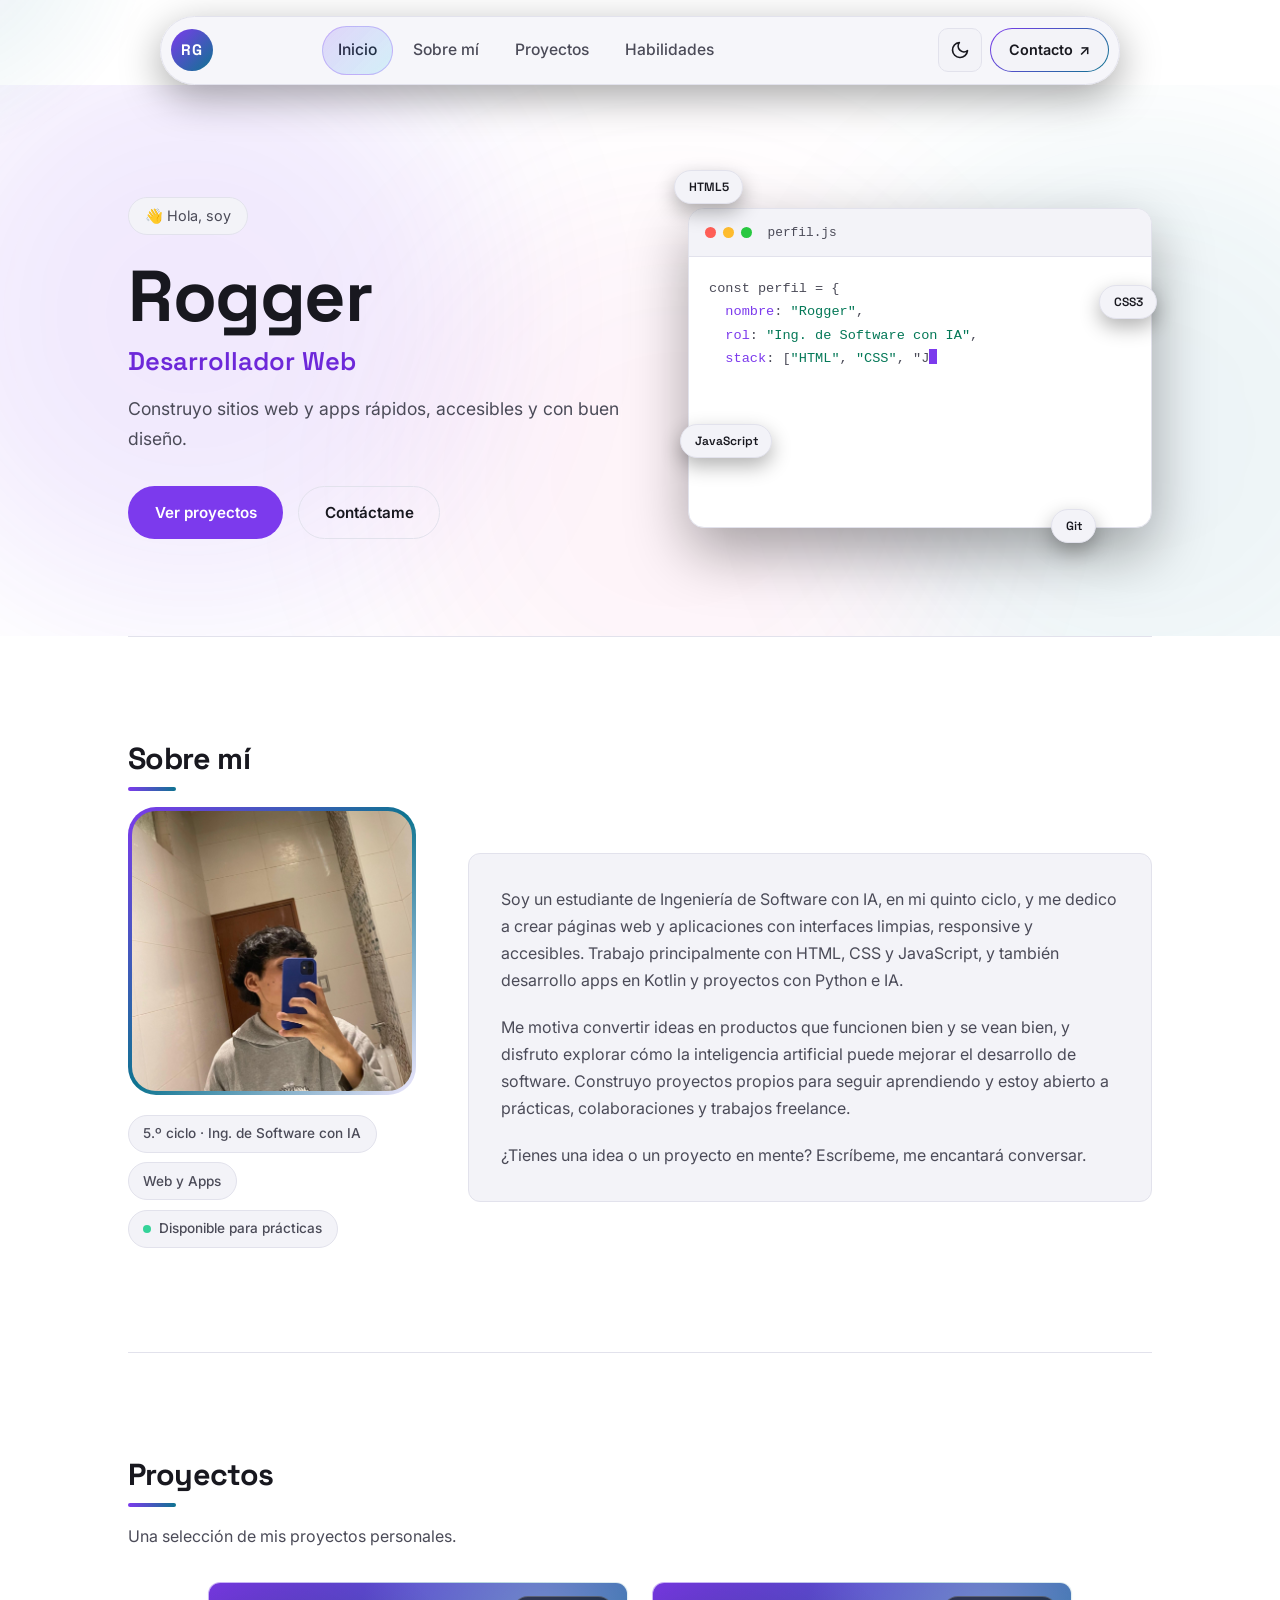
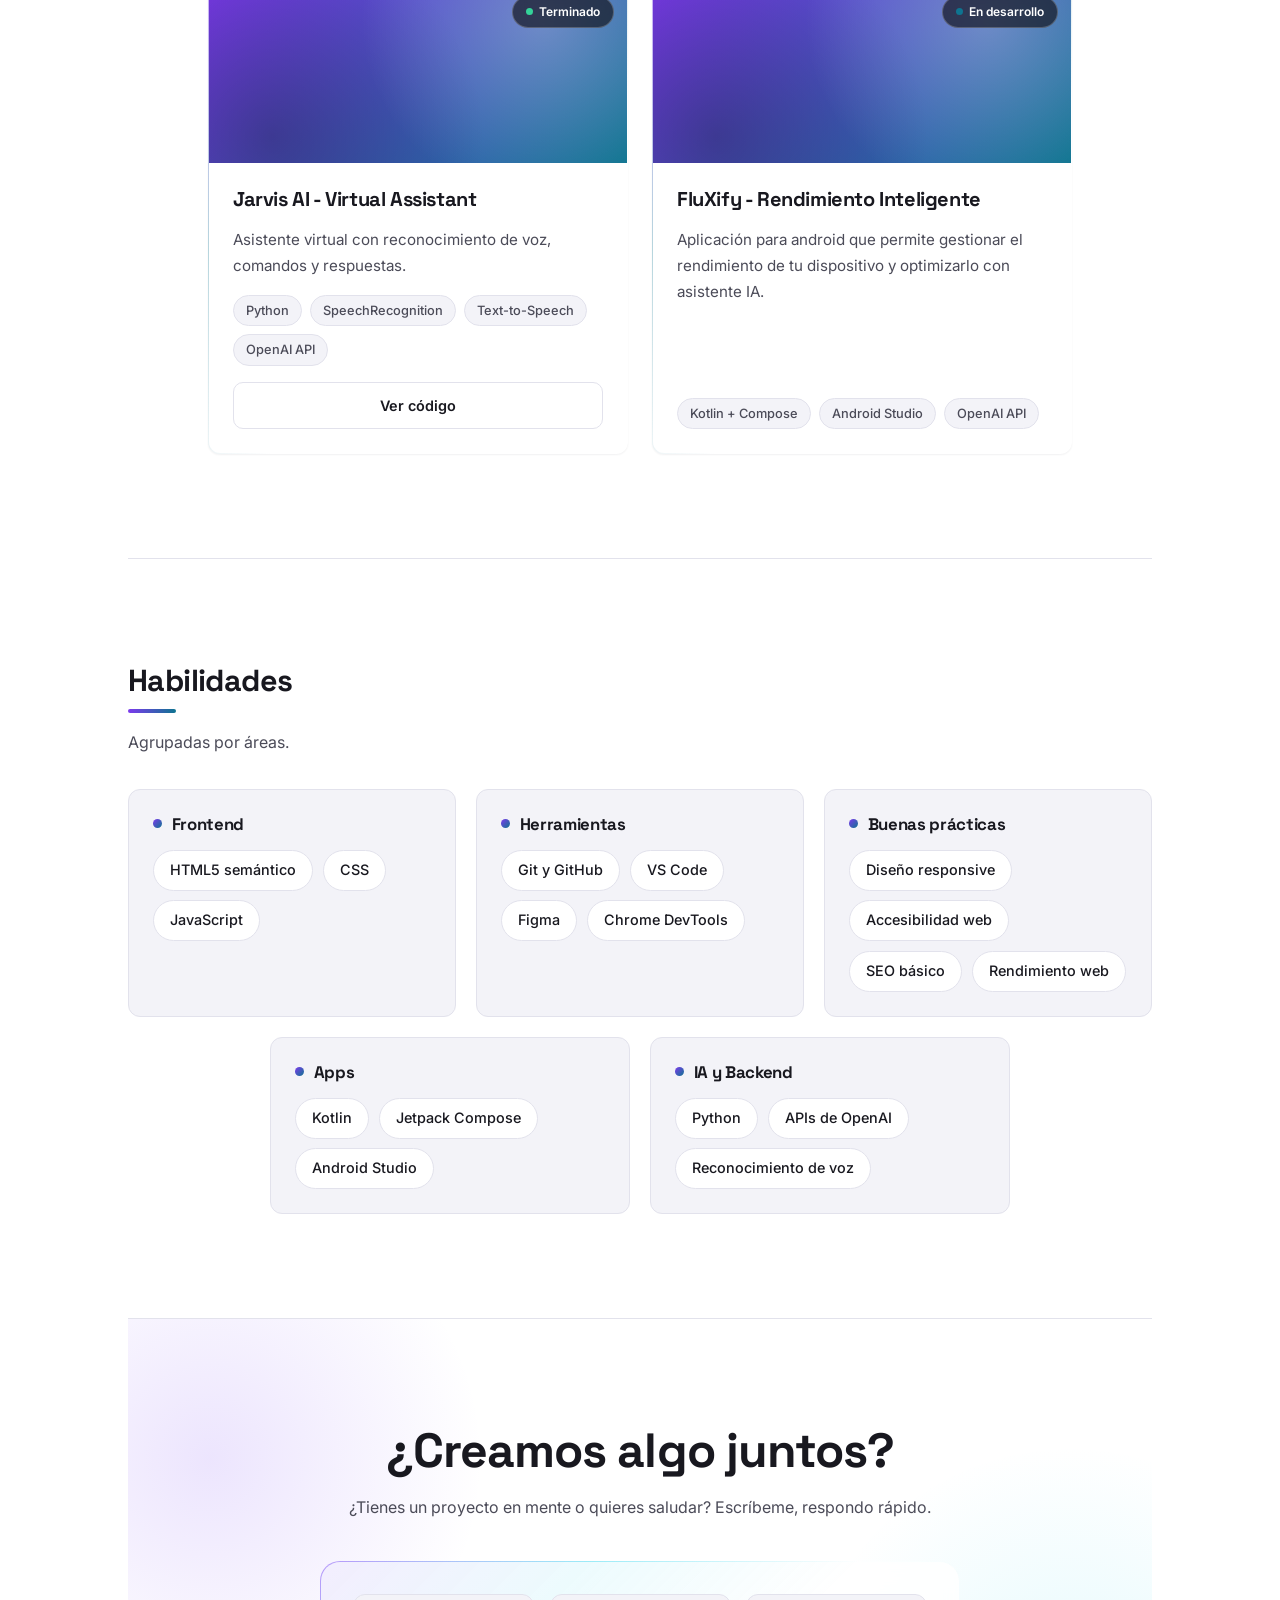
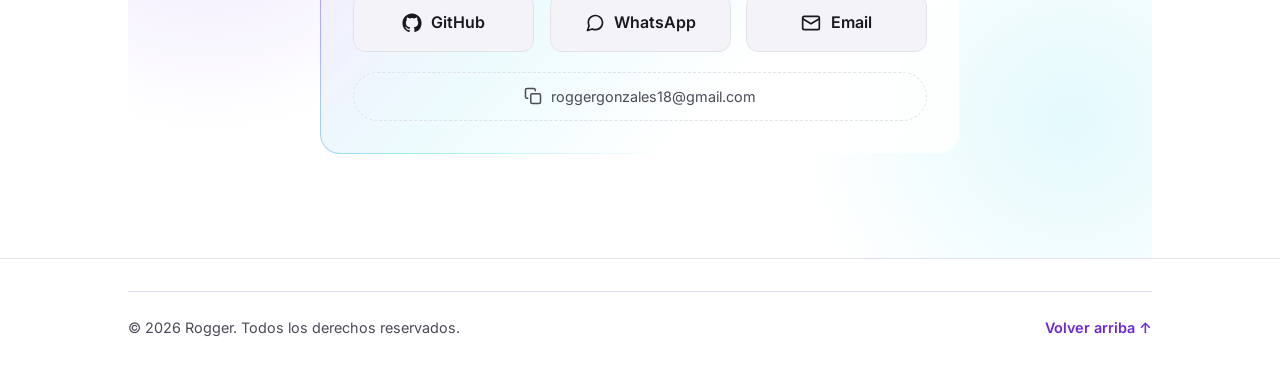
==== commit 38101cda: "Actualiza URLs" ====
--- a/index.html
+++ b/index.html
@@ -9,7 +9,7 @@
   <meta name="description" content="Portafolio de Rogger, estudiante de Ingeniería de Software con IA y desarrollador web frontend: proyectos con HTML, CSS y JavaScript, habilidades y contacto." />
   <meta name="author" content="Rogger" />
   <meta name="robots" content="index, follow" />
-  <link rel="canonical" href="https://lxwxx-fx.github.io/lxwxx_fx/" />
+  <link rel="canonical" href="https://rxggxr.netlify.app/" />
   <meta name="color-scheme" content="dark light" />
   <meta name="theme-color" media="(prefers-color-scheme: dark)" content="#0b0b12" />
   <meta name="theme-color" media="(prefers-color-scheme: light)" content="#ffffff" />
@@ -20,8 +20,8 @@
   <meta property="og:site_name" content="Portafolio de Rogger" />
   <meta property="og:title" content="Rogger | Estudiante de Ingeniería de Software con IA · Desarrollador Web Frontend" />
   <meta property="og:description" content="Proyectos, habilidades y contacto de Rogger, estudiante de Ingeniería de Software con IA. HTML, CSS y JavaScript: sitios rápidos, responsive y accesibles." />
-  <meta property="og:url" content="https://lxwxx-fx.github.io/lxwxx_fx/" />
-  <meta property="og:image" content="https://lxwxx-fx.github.io/lxwxx_fx/og-image.png" />
+  <meta property="og:url" content="https://rxggxr.netlify.app/" />
+  <meta property="og:image" content="https://rxggxr.netlify.app/og-image.png" />
   <meta property="og:image:width" content="1200" />
   <meta property="og:image:height" content="630" />
   <meta property="og:image:alt" content="Portada del portafolio de Rogger con su nombre y rol" />
@@ -30,7 +30,7 @@
   <meta name="twitter:card" content="summary_large_image" />
   <meta name="twitter:title" content="Rogger | Estudiante de Ingeniería de Software con IA · Desarrollador Web Frontend" />
   <meta name="twitter:description" content="Proyectos con HTML, CSS y JS puro. Rápidos, responsive y accesibles." />
-  <meta name="twitter:image" content="https://lxwxx-fx.github.io/lxwxx_fx/og-image.png" />
+  <meta name="twitter:image" content="https://rxggxr.netlify.app/og-image.png" />
   <meta name="twitter:image:alt" content="Portada del portafolio de Rogger con su nombre y rol" />
 
   <!-- Favicon -->
@@ -114,7 +114,7 @@
           <svg class="icon-sun" width="20" height="20" viewBox="0 0 24 24" fill="none" stroke="currentColor" stroke-width="2" stroke-linecap="round" aria-hidden="true"><circle cx="12" cy="12" r="4"/><path d="M12 2v2m0 16v2M4.9 4.9l1.4 1.4m11.4 11.4 1.4 1.4M2 12h2m16 0h2M4.9 19.1l1.4-1.4M17.7 6.3l1.4-1.4"/></svg>
           <svg class="icon-moon" width="20" height="20" viewBox="0 0 24 24" fill="none" stroke="currentColor" stroke-width="2" stroke-linecap="round" stroke-linejoin="round" aria-hidden="true"><path d="M21 12.8A9 9 0 1 1 11.2 3a7 7 0 0 0 9.8 9.8z"/></svg>
         </button>
-        <a href="#contacto" class="contact-cta magnetic">Contacto <span class="cta-arrow" aria-hidden="true">↗</span></a>
+        <a href="#contacto" class="contact-cta magnetic" data-section="contacto">Contacto <span class="cta-arrow" aria-hidden="true">↗</span></a>
         <button
           class="nav-toggle"
           aria-expanded="false"
@@ -161,7 +161,7 @@
               <span class="code-filename">perfil.js</span>
             </div>
             <pre class="code-body" aria-hidden="true"><code id="typed-code"></code><span class="caret" aria-hidden="true"></span></pre>
-            <p class="sr-only">Perfil de Rogger: desarrollador frontend, stack HTML, CSS, JavaScript, Python y Kotlin, disponible para prácticas.</p>
+            <p class="sr-only">Perfil de Rogger: ingeniero de software con IA, stack HTML, CSS, JavaScript, Python y Kotlin, enfoque en web, apps e IA, disponible para prácticas.</p>
           </div>
           <span class="chip chip-1" aria-hidden="true">HTML5</span>
           <span class="chip chip-2" aria-hidden="true">CSS3</span>
--- a/styles.css
+++ b/styles.css
@@ -181,7 +181,6 @@
   }
 }
 
-/* ============ HEADER / NAV (vidrio) ============ */
 /* ============ HEADER: isla flotante ============ */
 .site-header {
   position: sticky;
@@ -705,7 +704,8 @@
 
 /* Palabras rotativas del subtítulo: solo opacity + transform */
 .hero-subtitle {
-  min-height: 2lh;
+  min-height: 1lh;
+  line-height: 1.35;
 }
 
 .rotator {
@@ -1372,6 +1372,7 @@
     align-items: center;
     gap: 0.25rem;
     margin-inline: auto;
+    min-width: 0;
     opacity: 1;
     visibility: visible;
   }
@@ -1387,6 +1388,7 @@
     font-size: 0.98rem;
     font-weight: 500;
     padding: 0.7rem 1rem;
+    white-space: nowrap;
   }
 
   .menu-foot {
@@ -1402,7 +1404,7 @@
   }
 
   /* Contacto: botón pequeño con borde de gradiente */
-  .contact-cta {
+  .island-actions .contact-cta {
     display: inline-flex;
     align-items: center;
     gap: 0.35rem;
@@ -1410,6 +1412,8 @@
     border-radius: 999px;
     font-weight: 600;
     font-size: 0.9rem;
+    white-space: nowrap;
+    flex-shrink: 0;
     color: var(--text);
     border: 1px solid transparent;
     background:
@@ -1423,6 +1427,16 @@
     box-shadow: 0 6px 20px rgba(139, 92, 246, 0.35);
   }
 
+  /* Resaltado cuando la sección contacto está activa */
+  .island-actions .contact-cta.active {
+    color: var(--accent-text);
+    box-shadow: 0 0 0 1px var(--accent), 0 6px 20px rgba(139, 92, 246, 0.45);
+  }
+
+  .contact-link.active {
+    box-shadow: 0 0 0 2px var(--accent-2);
+  }
+
   .contact-cta .cta-arrow {
     display: inline-block;
     transition: transform 0.3s var(--ease-out);
@@ -1430,6 +1444,32 @@
 
   .contact-cta:hover .cta-arrow {
     transform: translate(2px, -2px);
+  }
+
+  /* Tablet estrecha (768-940px): compacta la isla para que quepa todo */
+  @media (min-width: 768px) and (max-width: 940px) {
+    .island {
+      gap: 0.5rem;
+      padding: 0.45rem 0.5rem;
+    }
+
+    .menu-links {
+      gap: 0;
+    }
+
+    .menu-links a {
+      font-size: 0.88rem;
+      padding: 0.65rem 0.7rem;
+    }
+
+    .island-actions {
+      gap: 0.4rem;
+    }
+
+    .island-actions .contact-cta {
+      font-size: 0.85rem;
+      padding: 0.5rem 0.9rem;
+    }
   }
 
   .hero {
